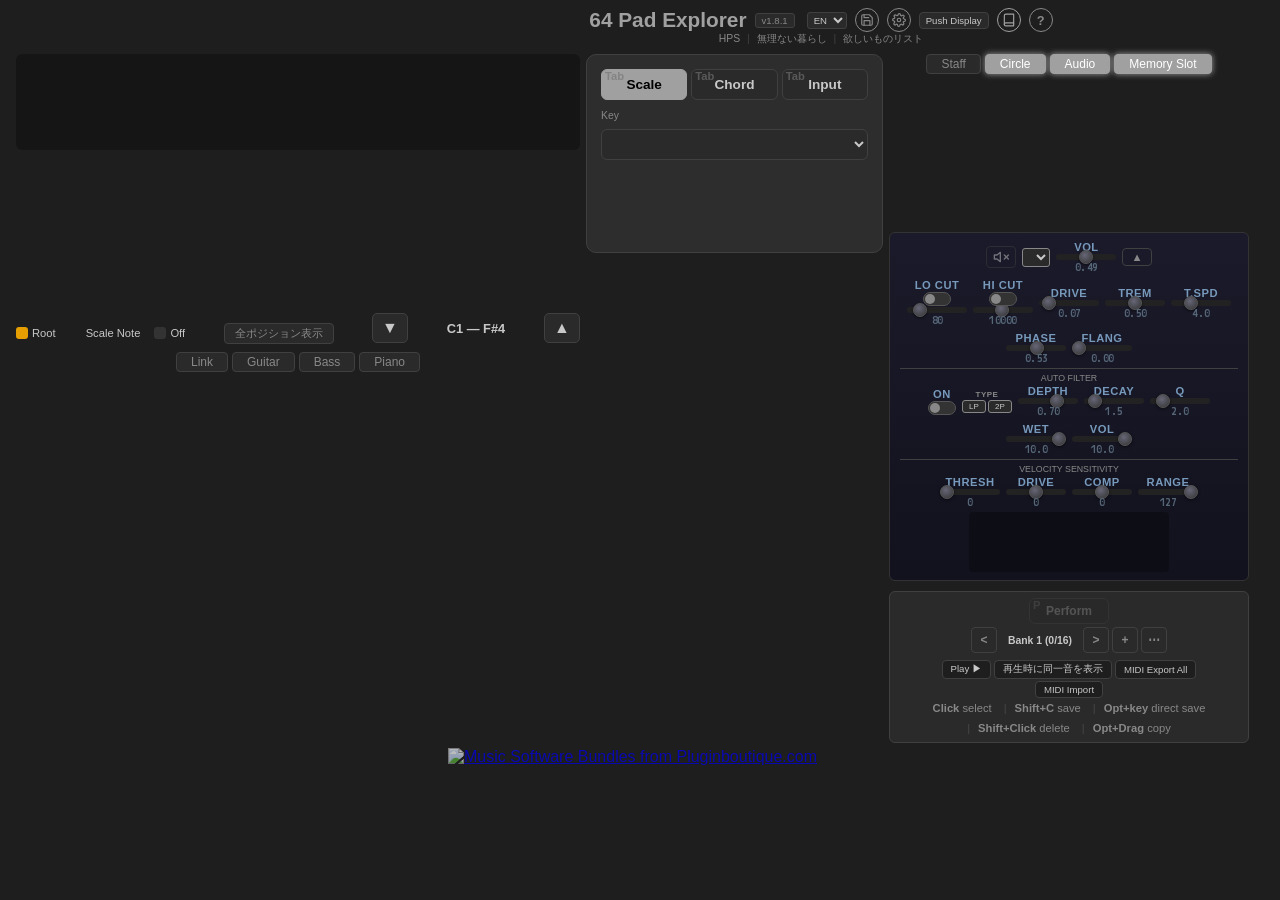
==== index.html @ cd19fee1 "fix: complete v1.8.1 chord aliases and Push display corrections" ====
<!DOCTYPE html>
<html lang="ja">
<head>
<meta charset="UTF-8">
<!-- Phase 3.1-A.a + b: silent mode flag + documentElement class for CSS gating
     2026-04-28: Desktop モード (?desktop=1, JUCE WebView 経由) を追加。
     PluginEditor.cpp L670 が WebView load URL に ?desktop=1 を固定付与する。
     設計判断 (Codex 監査 2026-04-28 を反映):
       - silent モードは audio script 全体を skip するため、midi.js の applyVelocityCurve 等が
         未定義になり Desktop で必要な MIDI 入力が壊れる (ReferenceError)。
       - そこで Desktop モードでは AUDIO_ENABLED=true で audio script は通常通り load し、
         代わりに ensureAudioResumed / dismissAudioOverlay を後段 (audio script load 後) で
         no-op に override して AudioContext を resume させない。Web 側で音は出ず、JUCE host
         (外部 VST/AU plugin) 側で再生される。
       - ?desktop=0 を誤判定しないよう _qs.get('desktop') === '1' で厳密判定。 -->
<script>
var _qs = new URLSearchParams(location.search);
window.IS_DESKTOP_MODE = _qs.get('desktop') === '1';
window.AUDIO_ENABLED = !_qs.has('silent');
if (!window.AUDIO_ENABLED) document.documentElement.classList.add('silent');
if (window.IS_DESKTOP_MODE) document.documentElement.classList.add('desktop-mode');

// Dev Human Gate must never execute app assets under an already-controlling stale SW.
// Unregister + force a fresh navigation BEFORE relying on versioned presentation assets.
window.__IS_64PAD_DEV_DEPLOY = location.pathname.indexOf('/64-pad-dev/') !== -1;
window.__padIsDevServiceWorkerRegistration = function(reg) {
  try {
    var scopePath = new URL(reg.scope).pathname;
    var activePath = reg.active ? new URL(reg.active.scriptURL).pathname : '';
    return scopePath.indexOf('/apps/64-pad-dev/') !== -1 || activePath.indexOf('/apps/64-pad-dev/sw.js') !== -1;
  } catch (_) {
    return false;
  }
};
if (window.__IS_64PAD_DEV_DEPLOY && 'serviceWorker' in navigator) {
  var _devSwResetCount = parseInt(_qs.get('_swreset') || '0', 10) || 0;
  if (navigator.serviceWorker.controller && _devSwResetCount < 2) {
    document.documentElement.style.visibility = 'hidden';
    var _devSwReloadUrl = new URL(location.href);
    _devSwReloadUrl.searchParams.set('_swreset', String(_devSwResetCount + 1));
    var _devSwEscapeFallback = setTimeout(function() {
      location.replace(_devSwReloadUrl.href);
    }, 4000);
    navigator.serviceWorker.getRegistrations().then(function(regs) {
      return Promise.all(regs.filter(window.__padIsDevServiceWorkerRegistration).map(function(reg) {
        return reg.unregister();
      }));
    }).catch(function() {}).then(function() {
      clearTimeout(_devSwEscapeFallback);
      location.replace(_devSwReloadUrl.href);
    });
  } else if (navigator.serviceWorker.controller && _devSwResetCount >= 2) {
    window.__DEV_SW_ESCAPE_FAILED = true;
    var _devSwControllerUrl = navigator.serviceWorker.controller.scriptURL || 'unknown';
    console.error('[64Pad dev] Service Worker escape failed after bounded retries; Human Gate blocked.', _devSwControllerUrl);
    document.documentElement.style.visibility = 'hidden';
    document.addEventListener('DOMContentLoaded', function() {
      document.body.innerHTML = '';
      var panel = document.createElement('main');
      panel.id = 'dev-sw-escape-failed';
      panel.style.cssText = 'max-width:720px;margin:48px auto;padding:24px;font:16px/1.6 system-ui,sans-serif;color:#111;background:#fff;border:2px solid #b00020;border-radius:8px';
      var title = document.createElement('h1');
      title.textContent = '64 Pad Dev service worker still active';
      var detail = document.createElement('p');
      detail.textContent = 'Human Gate blocked after two reset attempts. Controller: ' + _devSwControllerUrl;
      var action = document.createElement('p');
      action.textContent = 'Do not continue this Human Gate until the controlling service worker is cleared.';
      panel.appendChild(title);
      panel.appendChild(detail);
      panel.appendChild(action);
      document.body.appendChild(panel);
      document.documentElement.style.visibility = 'visible';
    }, { once: true });
  } else if (!navigator.serviceWorker.controller && _qs.has('_swreset')) {
    var _cleanDevUrl = new URL(location.href);
    _cleanDevUrl.searchParams.delete('_swreset');
    history.replaceState(null, '', _cleanDevUrl.pathname + _cleanDevUrl.search + _cleanDevUrl.hash);
  }
}
</script>
<meta name="viewport" content="width=device-width, initial-scale=1.0, viewport-fit=cover">
<title>64 Pad Explorer - パッドでスケール・コード・ボイシングを可視化【無料】</title>
<meta name="description" content="64パッドでスケール・コード・ボイシングを可視化。Ableton Push / Maschine対応。コード判定、ギター・鍵盤・五線譜の同時表示、MIDI入出力、ボイシング自動保持。ブラウザだけで動く無料音楽理論ツール。">
<meta name="keywords" content="64パッド, スケール可視化, コード可視化, パッド演奏, Ableton Push, Maschine, 音楽理論, MIDI, ボイシング, フィンガードラム, pad scale visualizer, chord visualizer">
<link rel="icon" type="image/svg+xml" href="favicon.svg">
<link rel="manifest" href="manifest.json">
<link rel="apple-touch-icon" href="img/icon-192.png">
<link rel="canonical" href="https://murinaikurashi.com/apps/64-pad/">
<meta name="theme-color" content="#1a1a2e">
<!-- SEO: hreflang -->
<link rel="alternate" hreflang="ja" href="https://murinaikurashi.com/apps/64-pad/">
<link rel="alternate" hreflang="en" href="https://murinaikurashi.com/apps/64-pad/">
<link rel="alternate" hreflang="x-default" href="https://murinaikurashi.com/apps/64-pad/">
<!-- SEO: OGP -->
<meta property="og:title" content="64 Pad Explorer — スケール・コード・ボイシング可視化ツール">
<meta property="og:description" content="コードがわからなくても大丈夫。64パッドでスケール・コード・ボイシングを可視化。ギター・鍵盤からのコード判定、MIDI書き出し対応。ブラウザだけで動く音楽理論ツール。">
<meta property="og:type" content="website">
<meta property="og:url" content="https://murinaikurashi.com/apps/64-pad/">
<meta property="og:image" content="https://murinaikurashi.com/apps/64-pad/img/screenshot-chord.png">
<meta property="og:image:width" content="1200">
<meta property="og:image:height" content="630">
<meta property="og:locale" content="ja_JP">
<meta property="og:locale:alternate" content="en_US">
<meta property="og:locale:alternate" content="zh_CN">
<meta property="og:locale:alternate" content="es_ES">
<meta property="og:locale:alternate" content="fr_FR">
<meta property="og:locale:alternate" content="pt_PT">
<meta property="og:locale:alternate" content="de_DE">
<meta property="og:locale:alternate" content="ko_KR">
<meta property="og:locale:alternate" content="it_IT">
<meta property="og:site_name" content="HPS - Hardcore Pad Style">
<!-- SEO: Twitter Card -->
<meta name="twitter:card" content="summary_large_image">
<meta name="twitter:title" content="64 Pad Explorer — スケール・コード・ボイシング可視化ツール">
<meta name="twitter:description" content="コードがわからなくても大丈夫。64パッドでスケール・コード・ボイシングを可視化。ブラウザだけで動く無料音楽理論ツール。">
<meta name="twitter:image" content="https://murinaikurashi.com/apps/64-pad/img/screenshot-chord.png">
<script type="application/ld+json">
{"@context":"https://schema.org","@type":"SoftwareApplication","name":"64 Pad Explorer","description":"Visualize scales, chords, and voicings on a 64-pad chromatic grid. Supports Ableton Push and Maschine layouts. MIDI I/O, chord detection, multiple instrument views.","url":"https://murinaikurashi.com/apps/64-pad/","applicationCategory":"MusicApplication","operatingSystem":"Web","offers":{"@type":"Offer","price":"0","priceCurrency":"USD"},"author":{"@type":"Organization","name":"HPS (Hardcore Pad Style)","url":"https://murinaikurashi.com"},"screenshot":"https://murinaikurashi.com/apps/64-pad/img/screenshot-scale.png","softwareVersion":"1.8.1","inLanguage":["en","ja","ko","zh","es","pt","fr","de","it"]}
</script>
<script src="error-logger.js"></script>
<!-- Google Analytics -->
<script>
  var s = document.createElement('script');
  s.async = true; s.src = 'https://www.googletagmanager.com/gtag/js?id=G-ZWTBLDWP7P';
  document.head.appendChild(s);
  window.dataLayer = window.dataLayer || [];
  function gtag(){dataLayer.push(arguments);}
  gtag('js', new Date());
  gtag('config', 'G-ZWTBLDWP7P');
</script>
<script>
// Outbound & cross-property click tracking
document.addEventListener('click', function(e) {
  var link = e.target.closest('a[href]');
  if (!link) return;
  var url = link.href;
  var dest = null;
  if (url.indexOf('/pad-sensei-products/') !== -1) dest = '64pe-products-page';
  else if (url.indexOf('note.com') !== -1) dest = 'note';
  else if (url.indexOf('/apps/hps-glossary') !== -1) dest = 'hps-portal';
  else if (url.indexOf('murinaikurashi.com') !== -1 && url.indexOf('/apps/64-pad') === -1) dest = 'blog';
  else if (url.indexOf('amazon') !== -1) dest = 'amazon';
  if (dest && typeof gtag === 'function') {
    gtag('event', 'outbound_click', {
      link_url: url,
      link_text: (link.textContent || '').trim().slice(0, 50),
      link_destination: dest
    });
  }
});
</script>
<link rel="preconnect" href="https://fonts.googleapis.com">
<link rel="preconnect" href="https://fonts.gstatic.com" crossorigin>
<link href="https://fonts.googleapis.com/css2?family=M+PLUS+1+Code:wght@300;400;500&display=swap" rel="stylesheet">
<link rel="stylesheet" href="style.css?v=6.7.52">
<!-- WebAudioFont player (lazy: only needed if sampler loads) -->
<script src="https://surikov.github.io/webaudiofont/npm/dist/WebAudioFontPlayer.js" async></script>
<!-- jRhodes3c sampler: loaded in background AFTER page is interactive.
     Clean DI (worklet) is available immediately with zero download. -->
</head>
<body>

<div class="header-row">
<div class="header-block">
<div class="header-bar">
  <h1>64 Pad Explorer</h1>
  <span class="version-tag">v1.8.1</span>
  <select id="lang-select" onchange="I18N.setLang(this.value)" style="font-size:0.6rem;padding:1px 2px;background:var(--surface);color:var(--text);border:1px solid var(--border);border-radius:3px;cursor:pointer;margin-left:4px;" data-info="info.lang">
    <option value="en">EN</option>
    <option value="ja">JA</option>
    <option value="zh">ZH</option>
    <option value="es">ES</option>
    <option value="fr">FR</option>
    <option value="pt">PT</option>
    <option value="de">DE</option>
    <option value="ko">KO</option>
    <option value="it">IT</option>
  </select>
  <button class="help-btn" onclick="saveAppSettings(); showSaveToast();" title="Save Settings" data-i18n-title="ui.save_settings" data-info="info.save"><svg width="14" height="14" viewBox="0 0 24 24" fill="none" stroke="currentColor" stroke-width="2" stroke-linecap="round" stroke-linejoin="round"><path d="M19 21H5a2 2 0 01-2-2V5a2 2 0 012-2h11l5 5v11a2 2 0 01-2 2z"/><polyline points="17 21 17 13 7 13 7 21"/><polyline points="7 3 7 8 15 8"/></svg></button>
  <button class="help-btn" onclick="openViewSetupPanel()" title="表示設定" data-i18n-title="ui.view_settings"><svg width="14" height="14" viewBox="0 0 24 24" fill="none" stroke="currentColor" stroke-width="2" stroke-linecap="round" stroke-linejoin="round"><circle cx="12" cy="12" r="3"/><path d="M19.4 15a1.7 1.7 0 0 0 .34 1.88l.05.05a2 2 0 1 1-2.83 2.83l-.05-.05A1.7 1.7 0 0 0 15 19.4a1.7 1.7 0 0 0-1 .6 1.7 1.7 0 0 0-.4 1.1V21a2 2 0 1 1-4 0v-.08A1.7 1.7 0 0 0 8.6 19.4a1.7 1.7 0 0 0-1.88.34l-.05.05a2 2 0 1 1-2.83-2.83l.05-.05A1.7 1.7 0 0 0 4.6 15a1.7 1.7 0 0 0-.6-1 1.7 1.7 0 0 0-1.1-.4H3a2 2 0 1 1 0-4h.08A1.7 1.7 0 0 0 4.6 8.6a1.7 1.7 0 0 0-.34-1.88l-.05-.05a2 2 0 1 1 2.83-2.83l.05.05A1.7 1.7 0 0 0 9 4.6a1.7 1.7 0 0 0 1-.6 1.7 1.7 0 0 0 .4-1.1V3a2 2 0 1 1 4 0v.08A1.7 1.7 0 0 0 15.4 4.6a1.7 1.7 0 0 0 1.88-.34l.05-.05a2 2 0 1 1 2.83 2.83l-.05.05A1.7 1.7 0 0 0 19.4 9c.38.1.72.3 1 .6.28.28.5.62.6 1H21a2 2 0 1 1 0 4h-.08a1.7 1.7 0 0 0-1.52.4z"/></svg></button>
  <button class="help-btn" id="tut-btn" onclick="TutorialEngine.showSelector()" title="Tutorials" data-i18n-title="tut.selector_title" data-info="info.tutorial"><svg width="14" height="14" viewBox="0 0 24 24" fill="none" stroke="currentColor" stroke-width="2" stroke-linecap="round" stroke-linejoin="round"><path d="M4 19.5A2.5 2.5 0 0 1 6.5 17H20"/><path d="M6.5 2H20v20H6.5A2.5 2.5 0 0 1 4 19.5v-15A2.5 2.5 0 0 1 6.5 2z"/></svg></button>
  <button class="help-btn" onclick="document.getElementById('help-overlay').classList.add('active')" title="Help" data-i18n-title="ui.help" data-info="info.help">?</button>
</div>
<div class="header-links" id="header-links">
  <a href="https://note.com/urinami/membership?utm_source=64pad&utm_medium=tool-link&utm_campaign=membership-cta" target="_blank">HPS</a>
  <span class="link-sep">|</span>
  <a href="https://murinaikurashi.com/?utm_source=64pad&utm_medium=tool-link&utm_campaign=blog-link" target="_blank" data-i18n="header.blog">無理ない暮らし</a>
  <span class="link-sep desktop-hide">|</span>
  <a class="desktop-hide" href="https://www.amazon.co.jp/hz/wishlist/ls/2U3B7JYF1BLGD?tag=urinami-22&utm_source=64pad&utm_medium=tool-link&utm_campaign=wishlist" target="_blank" data-i18n="header.wishlist">欲しいものリスト</a>
</div>
</div>
<div id="info-bar" class="info-bar" data-i18n="info.default"></div>
</div>

<!-- Update Notice Banner (common notification feed, hidden by default) -->
<div id="update-notice" style="display:none;">
  <div class="update-notice-content">
    <span id="update-notice-text"></span>
    <button id="update-notice-close" aria-label="閉じる" data-i18n="ui.close" data-i18n-attr="aria-label">&times;</button>
  </div>
</div>

<!-- Slot Save Toast -->
<div id="slot-save-toast" style="position:fixed;top:50%;left:50%;transform:translate(-50%,-50%);background:rgba(42,110,42,0.95);color:#fff;padding:10px 24px;border-radius:8px;font-size:0.85rem;font-weight:700;z-index:9999;pointer-events:none;opacity:0;transition:opacity 0.3s;"></div>

<!-- Help Modal -->
<div class="help-overlay" id="help-overlay" onclick="if(event.target===this)this.classList.remove('active')">
  <div class="help-modal">
    <h2 data-i18n="help.title">64 Pad Explorer</h2>
    <p data-i18n="help.description">64パッド上のスケール・コード・ボイシングを探索するツール。</p>
    <p style="text-align:center;margin:8px 0;"><a href="https://murinaikurashi.com/64-pad-explorer-manual/" target="_blank" rel="noopener" style="color:var(--accent);font-size:0.85rem;" data-i18n="help.manual_link">マニュアル →</a></p>
    <p style="text-align:center;margin:6px 0 10px;font-size:0.78rem;">
      <a href="https://murinaikurashi.com/64-pad-explorer-manual/update-history/" target="_blank" rel="noopener" style="color:var(--accent);" data-i18n="help.update_history_link">更新履歴</a>
      <span style="color:var(--text-muted);"> | </span>
      <a href="https://murinaikurashi.com/pad-sensei-products/?utm_source=64pad&utm_medium=tool-link&utm_campaign=product-hub&utm_content=help-download" target="_blank" rel="noopener" style="color:var(--accent);" data-i18n="help.download_desktop_link">Desktop版ダウンロード</a>
    </p>

    <h2 data-i18n="help.scale_mode">Scale Mode</h2>
    <ul>
      <li data-i18n="help.scale_key"><strong>Key</strong> — 12キーから選択</li>
      <li data-i18n="help.scale_scale"><strong>Scale</strong> — ダイアトニック、ハーモニックマイナー、メロディックマイナー、ペンタトニック、ビバップ等 31種</li>
      <li data-i18n="help.scale_diatonic"><strong>Diatonic Bar</strong> — 選択したスケールのダイアトニックコードを表示。クリックでChordモードへ</li>
    </ul>

    <h2 data-i18n="help.chord_mode">Chord Mode（3ステップ）</h2>
    <ul>
      <li data-i18n="help.chord_step1"><strong>Step 1: Root</strong> — 12キーボタンでルートを選択</li>
      <li data-i18n="help.chord_step2"><strong>Step 2: Quality</strong> — コードタイプを選択（Maj, m, aug, dim, sus 等）</li>
      <li data-i18n="help.chord_step3"><strong>Step 3: Tension</strong> — テンションを追加（9, b9, #9, 11, #11, 13, b13 等）。複数選択可</li>
      <li data-i18n="help.chord_text"><strong>テキスト入力</strong> — 「/」キーでフォーカス。Cm7, G7(b9,#11), Am7/G 等を直接入力。候補が自動表示されます</li>
      <li data-i18n="help.chord_onchord"><strong>On Chord</strong> — 「/」ボタンでスラッシュコード（分数コード）を指定</li>
    </ul>

    <h2 data-i18n="help.voicing">Voicing</h2>
    <ul>
      <li data-i18n="help.voicing_omit"><strong>Omit 5 / Rootless / Omit 3</strong> — 音を省略</li>
      <li data-i18n="help.voicing_shell"><strong>Shell 1-3-7 / 1-7-3</strong> — シェルボイシング（+1, +2で音を追加）</li>
      <li data-i18n="help.voicing_inv"><strong>Inversion</strong> — 転回（Root, 1st, 2nd, 3rd）</li>
      <li data-i18n="help.voicing_drop"><strong>Drop 2 / Drop 3</strong> — ドロップボイシング</li>
      <li data-i18n="help.voicing_box"><strong>ボイシングボックス</strong> — パッド上の配置候補をタップで切り替え（脈動バッジ = 代替配置あり）</li>
    </ul>

    <h2 data-i18n="help.display">表示</h2>
    <ul>
      <li data-i18n="help.display_link"><strong>Link</strong> — リンクモード。弾いた音がリアルタイムでパッド・ギター・ベース・ピアノに同期表示。楽器が薄暗くなり、弾いた音だけ光る [<kbd>⌘⌥L</kbd>]</li>
      <li data-i18n="help.display_inst"><strong>Guitar / Bass / Piano / Staff</strong> — ギターフレットボード、ベース、ピアノ鍵盤、五線譜を個別にON/OFF</li>
      <li data-i18n="help.display_circle"><strong>Circle of Fifths</strong> — 五度圏表示。キー選択と連動、ダイアトニックコード・機能表示（T/SD/D）。マイナーモード切替対応</li>
      <li data-i18n="help.display_label"><strong>音名/度数</strong> — ギター・パッド上の表示を音名(C, D, E)と度数(R, 2, 3)で切り替え</li>
      <li data-i18n="help.display_oct"><strong>Octave ▲▼</strong> — パッドの音域をオクターブシフト</li>
    </ul>

    <h2>MIDI</h2>
    <ul>
      <li data-i18n="help.midi_chord">入力した音からコードを自動判定</li>
      <li data-i18n="help.midi_sustain"><strong>サステインペダル</strong> — MIDI CC64（Hold Pedal）対応</li>
    </ul>

    <h2 data-i18n="help.color_title">色の意味</h2>
    <ul>
      <li><span class="color-sample" style="background:#E69F00"></span><span data-i18n="help.color_root"><strong>Root</strong> — ルート音</span></li>
      <li><span class="color-sample" style="background:#56B4E9"></span><span data-i18n="help.color_scale"><strong>Scale / Chord</strong> — スケール音・コードトーン</span></li>
      <li><span class="color-sample" style="background:#F0E442"></span><span data-i18n="help.color_char"><strong>特性音</strong> — そのスケール/コードを特徴づける音</span></li>
      <li><span class="color-sample" style="background:#CC79A7"></span><span data-i18n="help.color_3rd"><strong>3rd</strong> — ガイドトーン（3度）</span></li>
      <li><span class="color-sample" style="background:#009E73"></span><span data-i18n="help.color_7th"><strong>7th</strong> — ガイドトーン（7度）</span></li>
      <li><span class="color-sample" style="background:#0072B2"></span><span data-i18n="help.color_tension"><strong>Tension</strong> — テンション音</span></li>
      <li><span class="color-sample" style="background:#D55E00"></span><span data-i18n="help.color_avoid"><strong>Avoid</strong> — コードトーンの半音上のスケール音（Chordモード時）</span></li>
    </ul>
    <p style="font-size:0.75rem;color:var(--text-muted);margin-top:8px;" data-i18n="help.color_palette">配色: Okabe-Ito（色覚多様性対応）</p>

    <h2 data-i18n="help.input_title">Input Mode</h2>
    <ul>
      <li data-i18n="help.input_desc1">パッドをクリックして自由に音を選択 → コード名をリアルタイム判定</li>
      <li data-i18n="help.input_desc3">コード検出時にパッド上に度数ラベル（R, 3, 5, b7等）を表示。ギター・ベース・ピアノ・五線譜にも連動</li>
      <li data-i18n="help.input_memory"><strong>Memory</strong> — 16スロットにコードを保存・呼び出し</li>
      <li data-i18n="help.input_banks"><strong>Banks</strong> — 16スロット×最大16バンク。<kbd>[</kbd> <kbd>]</kbd>で切替。複製・リネーム対応</li>
      <li data-i18n="help.input_export"><strong>MIDI Export</strong> — メモリーのコードをMIDIファイルとして書き出し</li>
    </ul>

    <h2 data-i18n="help.perform_title">Perform Mode</h2>
    <ul>
      <li data-i18n="help.perform_switch"><strong>Memory / Perform</strong> ボタンまたは <kbd>p</kbd> キーで切替</li>
      <li data-i18n="help.perform_desc1">メモリースロットのコードを16パッド配置でリアルタイム演奏</li>
      <li data-i18n="help.perform_desc2">キーボード（4×4グリッド）またはMIDIパッドで発音</li>
      <li data-i18n="help.perform_desc3">スロットのドラッグ&ドロップで並び替え可能</li>
    </ul>

    <h2 data-i18n="help.shortcut_title">キーボードショートカット</h2>
    <h3 data-i18n="help.shortcut_scale_chord">Scale / Chord モード</h3>
    <ul>
      <li data-i18n="help.sc_diatonic"><kbd>1</kbd>〜<kbd>7</kbd> — ダイアトニックコード選択（7音スケール時）</li>
      <li data-i18n="help.sc_voicing"><kbd>a</kbd>〜<kbd>i</kbd> — ボイシングボックス選択（代替配置の循環も可）</li>
      <li data-i18n="help.sc_inv"><kbd>↑</kbd><kbd>↓</kbd> — 転回形の切り替え（Chordモード時）</li>
      <li data-i18n="help.sc_transpose"><kbd>←</kbd><kbd>→</kbd> — ルートを半音移動（同型コードのトランスポーズ）</li>
      <li data-i18n="help.sc_omit"><kbd>o</kbd> — Omit 5 切り替え</li>
      <li data-i18n="help.sc_rootless"><kbd>r</kbd> — Rootless 切り替え</li>
      <li data-i18n="help.sc_shell"><kbd>s</kbd> — Shell循環（off → 1-3-7 → 1-7-3 → off）</li>
      <li data-i18n="help.sc_drop"><kbd>Shift</kbd>+<kbd>d</kbd> — Drop循環（off → Drop 2 → Drop 3 → off）</li>
      <li data-i18n="help.sc_clear"><kbd>x</kbd> — コードクリア（Chordモード）</li>
      <li data-i18n="help.sc_voicing_reflect"><kbd>Shift</kbd>+<kbd>g</kbd> / <kbd>v</kbd> — Guitarエンジン ON/OFF（選択中のギターボイシングを64パッドに表示）</li>
      <li data-i18n="help.sc_guitar_pos"><kbd>,</kbd> / <kbd>.</kbd> — ギターポジション送り（前 / 次）</li>
      <li data-i18n="help.sc_bass_pos"><kbd>&lt;</kbd> / <kbd>&gt;</kbd> — ベースポジション送り（前 / 次）</li>
      <li data-i18n="help.sc_tasty"><kbd>t</kbd> — TASTY ON/OFF</li>
      <li data-i18n="help.sc_stock"><kbd>k</kbd> — STOCK ON/OFF</li>
      <li data-i18n="help.sc_tasty_nav"><kbd>z</kbd> / <kbd>x</kbd> — TASTY/STOCK/Guitar ボイシング送り（前/次）</li>
      <li data-i18n="help.sc_pad_explore"></li>
    </ul>
    <h3 data-i18n="help.shortcut_input">Input モード</h3>
    <ul>
      <li data-i18n="help.sp_capture"><kbd>c</kbd> — Capture 開始/次のスロットへ保存</li>
      <li data-i18n="help.sp_end"><kbd>e</kbd> — Capture 終了</li>
      <li data-i18n="help.sp_recall"><kbd>1</kbd>〜<kbd>9</kbd>, <kbd>0</kbd> — メモリースロット呼び出し（Edit）</li>
      <li data-i18n="help.sp_transpose"><kbd>←</kbd><kbd>→</kbd> — 半音移動（全ノート±1）</li>
      <li data-i18n="help.sp_inv"><kbd>↑</kbd><kbd>↓</kbd> — 転回形（最低音↑1oct / 最高音↓1oct）</li>
      <li data-i18n="help.sp_clear"><kbd>x</kbd> — 全クリア</li>
      <li data-i18n="help.sp_transfer"><b>Chord切替</b> — 検出コードをChordモードに引き継ぎ</li>
    </ul>
    <h3 data-i18n="help.shortcut_perform">Perform モード</h3>
    <ul>
      <li data-i18n="help.pf_layout"><kbd>1</kbd><kbd>2</kbd><kbd>3</kbd><kbd>4</kbd> / <kbd>q</kbd><kbd>w</kbd><kbd>e</kbd><kbd>r</kbd> / <kbd>a</kbd><kbd>s</kbd><kbd>d</kbd><kbd>f</kbd> / <kbd>z</kbd><kbd>x</kbd><kbd>c</kbd><kbd>v</kbd> — 4×4グリッドでスロット1〜16を発音</li>
      <li data-i18n="help.pf_midi">MIDIパッド（ノート36〜54）でも発音可能</li>
    </ul>
    <h3 data-i18n="help.shortcut_common">共通（全モード）</h3>
    <ul>
      <li data-i18n="help.sc_tab"><kbd>Tab</kbd> / <kbd>Shift</kbd>+<kbd>Tab</kbd> — モード切替（Scale → Chord → Input）</li>
      <li data-i18n="help.sc_space"><kbd>Space</kbd> — 現在のコード/スケールを再生</li>
      <li data-i18n="help.sc_space_all"><kbd>Shift</kbd>+<kbd>Space</kbd> — Play All（メモリースロット順次再生）</li>
      <li data-i18n="help.sc_capture_current"><kbd>Shift</kbd>+<kbd>C</kbd> — 現在のコード/ボイシングをMemory Slotに保存</li>
      <li data-i18n="help.sc_perform"><kbd>p</kbd> — Perform 切替</li>
      <li data-i18n="help.sc_save"><kbd>Option</kbd>+<kbd>1234</kbd><kbd>qwer</kbd><kbd>asdf</kbd><kbd>zxcv</kbd> — メモリースロットに保存（16スロット対応）</li>
      <li data-i18n="help.sc_bank"><kbd>[</kbd> / <kbd>]</kbd> — バンク切替</li>
      <li data-i18n="help.sc_link"><kbd>⌘⌥</kbd>+<kbd>L</kbd> — Link モード（弾いた音を全楽器に同期）</li>
      <li data-i18n="help.sc_inst"><kbd>⌘⌥</kbd>+<kbd>G</kbd> / <kbd>B</kbd> / <kbd>P</kbd> — Guitar / Bass / Piano 表示切替</li>
      <li data-i18n="help.sc_undo"><kbd>Cmd</kbd>/<kbd>Ctrl</kbd>+<kbd>z</kbd> — メモリースロットのUndo（最大30回）</li>
      <li data-i18n="help.sc_esc"><kbd>Esc</kbd> — 選択解除 / ヘルプを閉じる</li>
      <li data-i18n="help.sc_help"><kbd>?</kbd> — ヘルプ表示切替</li>
      <li data-i18n="help.sc_slash"><kbd>/</kbd> — テキストコード入力にフォーカス</li>
    </ul>
    <h3 data-i18n="help.shortcut_display">Display Toggle (⌘⌥ / Ctrl+Alt)</h3>
    <ul>
      <li data-i18n="help.sc_cmd_link"><kbd>⌘</kbd><kbd>⌥</kbd>+<kbd>L</kbd> — <b>L</b>ink</li>
      <li data-i18n="help.sc_cmd_guitar"><kbd>⌘</kbd><kbd>⌥</kbd>+<kbd>G</kbd> — <b>G</b>uitar</li>
      <li data-i18n="help.sc_cmd_bass"><kbd>⌘</kbd><kbd>⌥</kbd>+<kbd>B</kbd> — <b>B</b>ass</li>
      <li data-i18n="help.sc_cmd_piano"><kbd>⌘</kbd><kbd>⌥</kbd>+<kbd>P</kbd> — <b>P</b>iano</li>
      <li data-i18n="help.sc_cmd_circle"><kbd>⌘</kbd><kbd>⌥</kbd>+<kbd>F</kbd> — Circle of <b>F</b>ifths</li>
      <li data-i18n="help.sc_cmd_staff"><kbd>⌘</kbd><kbd>⌥</kbd>+<kbd>S</kbd> — <b>S</b>taff</li>
      <li data-i18n="help.sc_cmd_audio"><kbd>⌘</kbd><kbd>⌥</kbd>+<kbd>A</kbd> — <b>A</b>udio</li>
      <li data-i18n="help.sc_cmd_memory"><kbd>⌘</kbd><kbd>⌥</kbd>+<kbd>M</kbd> — <b>M</b>emory Slot</li>
      <li data-i18n="help.sc_cmd_text"><kbd>⌘</kbd><kbd>⌥</kbd>+<kbd>T</kbd> — <b>T</b>ext Input</li>
      <li data-i18n="help.sc_cmd_quality"><kbd>⌘</kbd><kbd>⌥</kbd>+<kbd>Q</kbd> — <b>Q</b>uality/Tension</li>
      <li data-i18n="help.sc_cmd_voicing"><kbd>⌘</kbd><kbd>⌥</kbd>+<kbd>V</kbd> — <b>V</b>oicing</li>
      <li data-i18n="help.sc_cmd_key"><kbd>⌘</kbd><kbd>⌥</kbd>+<kbd>K</kbd> — <b>K</b>ey Display</li>
      <li data-i18n="help.sc_cmd_header"><kbd>⌘</kbd><kbd>⌥</kbd>+<kbd>H</kbd> — <b>H</b>eader / Info Bar</li>
      <li data-i18n="help.sc_cmd_badge"><kbd>⌘</kbd><kbd>⌥</kbd>+<kbd>I</kbd> — ショートカットキー案内の表示/非表示</li>
      <li data-i18n="help.sc_cmd_minor"><kbd>⌘</kbd><kbd>⌥</kbd>+<kbd>N</kbd> — Harm/Mel (mi<b>N</b>or variants)</li>
      <li data-i18n="help.sc_cmd_secdom"><kbd>⌘</kbd><kbd>⌥</kbd>+<kbd>D</kbd> — Secondary <b>D</b>ominant</li>
      <li data-i18n="help.sc_cmd_parallel"><kbd>⌘</kbd><kbd>⌥</kbd>+<kbd>R</kbd> — Pa<b>R</b>allel Key</li>
      <li data-i18n="help.sc_cmd_harmonic"><kbd>⌘</kbd><kbd>⌥</kbd>+<kbd>J</kbd> — T/SD/D</li>
    </ul>

    <p style="font-size:0.7rem;color:var(--text-muted);margin-top:8px;text-align:center;" data-i18n="help.footer">
      64 Pad Explorer — HPS（Hardcore Pad Style）
    </p>
    <p style="font-size:0.7rem;color:var(--text-muted);text-align:center;">
      <a href="https://note.com/urinami/membership?utm_source=64pad&utm_medium=tool-link&utm_campaign=membership-cta" style="color:var(--accent);">HPS</a> |
      <a href="https://murinaikurashi.com/?utm_source=64pad&utm_medium=tool-link&utm_campaign=blog-link" style="color:var(--accent);" data-i18n="header.blog">無理ない暮らし</a>
    </p>
    <button class="close-btn" onclick="document.getElementById('help-overlay').classList.remove('active')" data-i18n="ui.close">閉じる</button>
  </div>
</div>

<div id="view-setup-overlay" class="help-overlay">
  <div class="help-modal view-setup-modal">
    <h2 data-i18n="ui.view_settings">表示設定</h2>
    <div class="view-setup-row" data-view-setup-field="focus">
      <label for="pane-view-select" data-i18n="ui.view_focus">表示範囲</label>
      <select id="pane-view-select" data-view-setup-view onchange="setPaneView(this.value)">
        <option value="all" data-i18n="ui.view_all">全体</option>
        <option value="A" data-i18n="ui.view_pad">パッドのみ</option>
        <option value="B" data-i18n="ui.view_chord">コードビルダーのみ</option>
        <option value="C" data-i18n="ui.view_info">情報 / メモリーのみ</option>
      </select>
    </div>
    <div class="view-setup-row" data-view-setup-field="layout">
      <label for="pane-order-select" data-i18n="ui.view_layout">並び順</label>
      <select id="pane-order-select" data-view-setup-order onchange="setPaneOrder(this.value)">
        <option value="ABC" data-i18n="ui.layout_abc">パッド → コード → 五度圏</option>
        <option value="ACB" data-i18n="ui.layout_acb">パッド → 五度圏 → コード</option>
        <option value="BAC" data-i18n="ui.layout_bac">コード → パッド → 五度圏</option>
        <option value="BCA" data-i18n="ui.layout_bca">コード → 五度圏 → パッド</option>
        <option value="CAB" data-i18n="ui.layout_cab">五度圏 → パッド → コード</option>
        <option value="CBA" data-i18n="ui.layout_cba">五度圏 → コード → パッド</option>
      </select>
    </div>
    <div class="view-setup-row" data-view-setup-field="color-coding">
      <label for="view-color-coding-toggle" data-i18n="help.color_coding_toggle">特性音・コードトーンに色を付ける</label>
      <input type="checkbox" id="view-color-coding-toggle" data-view-setup-color-coding onchange="toggleColorCoding(this.checked)">
    </div>
    <div class="view-setup-row" data-view-setup-field="c-fixed">
      <label for="view-c-fixed-toggle" data-i18n="help.c_fixed_toggle">Cメジャースケール固定</label>
      <input type="checkbox" id="view-c-fixed-toggle" data-view-setup-c-fixed onchange="toggleCFixed(this.checked)" data-i18n-title="help.c_fixed_tip">
    </div>
    <div class="view-setup-row" data-view-setup-field="color-root">
      <label>Push Root 色</label>
      <button type="button" onclick="startViewSetupPushColorPick('root')">選ぶ <span data-push-color-label="root">3</span></button>
    </div>
    <div class="view-setup-row" data-view-setup-field="color-scale">
      <label>Push Scale 色</label>
      <button type="button" onclick="startViewSetupPushColorPick('scale')">選ぶ <span data-push-color-label="scale">122</span></button>
    </div>
    <div class="view-setup-row" data-view-setup-field="color-pressed">
      <label>Push 押下色</label>
      <button type="button" onclick="startViewSetupPushColorPick('pressed')">選ぶ <span data-push-color-label="pressed">25</span></button>
    </div>
    <div class="view-setup-row" data-view-setup-field="color-memory">
      <label>Memory slot 色</label>
      <button type="button" onclick="startViewSetupPushColorPick('memorySlot')">選ぶ <span data-push-color-label="memorySlot">45</span></button>
    </div>
    <div class="view-setup-row" data-view-setup-field="color-perform">
      <label>Perform active 色</label>
      <button type="button" onclick="startViewSetupPushColorPick('performActive')">選ぶ <span data-push-color-label="performActive">9</span></button>
    </div>
    <div class="view-setup-row" data-view-setup-field="tips">
      <label for="view-tips-toggle" data-i18n="help.tips_toggle">起動時にヒントを表示</label>
      <input type="checkbox" id="view-tips-toggle" data-view-setup-tips onchange="toggleStartupTips(this.checked)">
    </div>
    <div class="view-setup-row" data-view-setup-field="badges">
      <label for="view-badge-toggle" data-i18n="help.badge_toggle">ショートカットキーの案内を表示</label>
      <input type="checkbox" id="view-badge-toggle" data-view-setup-badges onchange="toggleBadges(this.checked)">
    </div>
    <div class="view-setup-row" data-view-setup-field="reset">
      <label data-i18n="tutorial.reset">チュートリアルをやり直す</label>
      <button onclick="TutorialEngine.reset();closeViewSetupPanel();location.reload();" style="font-size:0.7rem;color:var(--text);background:var(--surface-2);border:1px solid var(--border);border-radius:6px;padding:6px 10px;cursor:pointer;" data-i18n="tutorial.reset">チュートリアルをやり直す</button>
    </div>
    <div class="view-setup-row" data-view-setup-field="close">
      <label data-i18n="ui.close">閉じる</label>
      <button onclick="closeViewSetupPanel()" style="font-size:0.7rem;color:var(--text);background:var(--surface-2);border:1px solid var(--border);border-radius:6px;padding:6px 10px;cursor:pointer;" data-i18n="ui.close">閉じる</button>
    </div>
  </div>
</div>

<div class="app-layout">
  <!-- Left: Pad Grid -->
  <div class="pad-area" data-pane="A">
    <div id="midi-detect" style="line-height:1.3;padding:4px 8px;background:rgba(0,0,0,0.3);border-radius:6px;margin-bottom:4px;color:var(--text-muted);font-size:0.7rem;word-break:break-word;box-sizing:border-box;"></div>
    <svg id="pad-grid" class="grid-container"></svg>
    <div class="pad-footer" style="display:flex;align-items:center;justify-content:space-between;gap:6px;">
      <div class="legend" id="legend-wrap">
        <div class="legend-item" id="legend-root"><div class="legend-swatch" style="background:var(--pad-root)"></div>Root</div>
        <div class="legend-item" id="legend-char" style="display:none"><div class="legend-swatch" style="background:var(--pad-char)"></div><span data-i18n="legend.characteristic">特性音</span></div>
        <div class="legend-item"><div class="legend-swatch" id="legend-swatch"></div><span id="legend-text">Scale Note</span></div>
        <div class="legend-item" id="legend-guide3" style="display:none"><div class="legend-swatch" style="background:var(--pad-guide3)"></div>3rd</div>
        <div class="legend-item" id="legend-guide7" style="display:none"><div class="legend-swatch" style="background:var(--pad-guide7)"></div>7th</div>
        <div class="legend-item" id="legend-tension" style="display:none"><div class="legend-swatch" style="background:var(--pad-tension)"></div>Tension</div>
        <div class="legend-item" id="legend-avoid" style="display:none"><div class="legend-swatch" style="background:var(--pad-avoid)"></div>Avoid</div>
        <div class="legend-item" id="legend-overlay" style="display:none"><div class="legend-swatch" style="background:var(--pad-overlay)"></div>Scale</div>
        <div class="legend-item" id="legend-omit" style="display:none"><div class="legend-swatch" style="background:var(--pad-omitted)"></div>Omitted</div>
        <div class="legend-item"><div class="legend-swatch" style="background:var(--pad-off)"></div>Off</div>
      </div>
      <div class="legend" id="legend-basic-wrap" style="display:none">
        <div class="legend-item"><div class="legend-swatch" style="background:var(--pad-basic-chord)"></div><span data-i18n="legend.chord_tone">コード音</span></div>
        <div class="legend-item"><div class="legend-swatch" style="background:var(--pad-basic-scale)"></div><span data-i18n="legend.scale_note">スケール音</span></div>
        <div class="legend-item"><div class="legend-swatch" style="background:var(--pad-root)"></div><span data-i18n="legend.scale_root">スケールルート</span></div>
        <div class="legend-item"><div class="legend-swatch" style="background:var(--pad-off)"></div>Off</div>
      </div>
      <button class="inst-toggle" id="btn-show-all-positions" onclick="toggleShowAllPositions(!AppState.showAllPositions)" title="⇧F" data-info="info.show_all_positions" style="flex-shrink:0;"><span data-i18n="ui.show_all_positions">全ポジション表示</span></button>
      <div class="octave-switch" style="margin:0;flex-shrink:0;">
        <button class="oct-btn" id="oct-down" onclick="shiftOctave(-1)" title="Shift octave down" data-i18n-title="ui.oct_down" data-info="info.octave">▼</button>
        <span class="oct-label" id="oct-label">C1 — F#4</span>
        <button class="oct-btn" id="oct-up" onclick="shiftOctave(1)" title="Shift octave up" data-i18n-title="ui.oct_up" data-info="info.octave">▲</button>
      </div>
    </div>
    <div id="instrument-row" style="margin-top:4px;">
      <div id="inst-toggle-bar" style="display:flex;gap:4px;justify-content:center;margin-bottom:2px;">
          <button id="inst-toggle-link" class="inst-toggle" onclick="toggleLinkMode()" title="⌘⌥L" data-info="info.link_mode">Link</button>
          <button id="inst-toggle-guitar" class="inst-toggle" onclick="toggleInstrument('guitar')" title="⌘⌥G" data-i18n-title="ui.toggle_guitar" data-info="info.guitar">Guitar</button>
          <button id="inst-toggle-bass" class="inst-toggle" onclick="toggleInstrument('bass')" title="⌘⌥B" data-i18n-title="ui.toggle_bass" data-info="info.bass">Bass</button>
          <button id="inst-toggle-piano" class="inst-toggle" onclick="toggleInstrument('piano')" title="⌘⌥P" data-i18n-title="ui.toggle_piano" data-info="info.piano">Piano</button>
          <button id="guitar-label-btn" onclick="toggleGuitarLabelMode()" style="font-size:0.6rem;padding:2px 8px;background:var(--surface);color:var(--text);border:1px solid var(--border);border-radius:4px;cursor:pointer;display:none;" data-i18n="label.note_name" data-info="info.guitar_label">音名</button>
        </div>
      <!-- Guitar + Piano diagrams -->
      <div id="instrument-diagrams" style="display:flex;flex-direction:column;gap:2px;">
        <div id="guitar-wrap" style="display:none;align-items:center;gap:4px;" data-info="info.guitar_diagram">
          <svg id="guitar-diagram" style="flex:1;"></svg>
          <div id="guitar-position-bar" class="position-bar" style="display:none;">
            <div id="guitar-pos-groups" class="pos-groups" style="display:none;"></div>
            <select id="genre-preset-select" onchange="setGenrePreset(this.value)" style="display:none;font-size:0.6rem;padding:1px 4px;background:var(--surface);color:var(--text);border:1px solid var(--border);border-radius:3px;cursor:pointer;" data-info="info.genre_preset">
              <option value="" data-i18n="pos.genre_default">Standard</option>
              <option value="folk" data-i18n="pos.genre_folk">Folk/Open</option>
              <option value="jazz" data-i18n="pos.genre_jazz">Jazz</option>
              <option value="bossa" data-i18n="pos.genre_bossa">Bossa</option>
              <option value="funk" data-i18n="pos.genre_funk">Funk/Soul</option>
              <option value="neoSoul" data-i18n="pos.genre_neo_soul">Neo Soul</option>
            </select>
            <button class="pos-nav-btn" onclick="cycleGuitarPosition(-1)" data-info="info.pos_nav"><span class="kbd-hint">,</span>&#9664;</button>
            <span id="guitar-pos-label">A 1/1</span>
            <button class="pos-nav-btn" onclick="cycleGuitarPosition(1)" data-info="info.pos_nav">&#9654;<span class="kbd-hint">.</span></button>
            <button id="voicing-reflect-btn" onclick="toggleVoicingReflect()" data-i18n="pos.to_pad" style="display:none;font-size:0.65rem;padding:4px 10px;background:var(--surface);color:var(--text);border:2px solid var(--accent, #f80);border-radius:6px;cursor:pointer;font-weight:700;white-space:nowrap;position:relative;" data-info="info.to_pad"><span class="kbd-hint">V</span>To Pad</button>
          </div>
        </div>
        <div id="bass-wrap" style="display:none;align-items:center;gap:4px;">
          <svg id="bass-diagram" style="flex:1;"></svg>
          <div id="bass-position-bar" class="position-bar" style="display:none;">
            <div id="bass-pos-groups" class="pos-groups" style="display:none;"></div>
            <button class="pos-nav-btn" onclick="cycleBassPosition(-1)" data-info="info.pos_nav"><span class="kbd-hint">&lt;</span>&#9664;</button>
            <span id="bass-pos-label">A 1/1</span>
            <button class="pos-nav-btn" onclick="cycleBassPosition(1)" data-info="info.pos_nav">&#9654;<span class="kbd-hint">&gt;</span></button>
          </div>
        </div>
        <div id="piano-wrap-display" style="display:none;">
          <svg id="piano-display"></svg>
        </div>
        <div id="instrument-controls" style="display:none;"></div>
      </div>
    </div>
  </div>

  <!-- Middle: Control Panel -->
  <div class="control-panel" data-pane="B">
    <div class="mode-toggle">
      <button class="mode-btn active" onclick="setMode('scale')" id="mode-scale" title="Scale mode — view scale notes on the pad (Tab to cycle)" data-i18n-title="ui.mode_scale" data-info="info.mode_scale"><span class="kbd-hint">Tab</span>Scale</button>
      <button class="mode-btn" onclick="setMode('chord')" id="mode-chord" title="Chord mode — build chords with voicings (Tab to cycle)" data-i18n-title="ui.mode_chord" data-info="info.mode_chord"><span class="kbd-hint">Tab</span>Chord</button>
      <button class="mode-btn" onclick="setMode('input')" id="mode-input" title="Input mode — tap pads freely to detect chords (Tab to cycle)" data-i18n-title="ui.mode_input" data-info="info.mode_input"><span class="kbd-hint">Tab</span>Input</button>
    </div>

    <!-- Key Selection (Major + Minor rows) -->
    <div class="key-label" id="key-label">Key</div>
    <div class="key-rows" id="key-rows">
      <div class="key-row-label" data-i18n="builder.major">Major</div>
      <div class="key-row-btns" id="key-row-major"></div>
      <div class="key-row-label" data-i18n="builder.minor">Minor</div>
      <div class="key-row-btns" id="key-row-minor"></div>
    </div>

    <!-- Scale Mode -->
    <div id="scale-panel">
      <div class="scale-select-wrap">
        <select id="scale-select" data-info="info.scale_select"></select>
      </div>
      <div class="double-stop-controls" id="double-stop-controls" style="display:none;">
        <button class="inst-toggle" id="double-stop-toggle" onclick="toggleDoubleStop()" type="button">Double Stop</button>
        <select id="double-stop-set" onchange="setDoubleStopScaleSet(parseInt(this.value,10))"></select>
        <select id="double-stop-degree" onchange="setDoubleStopDegree(parseInt(this.value,10))"></select>
        <button class="inst-toggle" data-double-stop-interval="0" onclick="setDoubleStopInterval(0)" type="button">3rd</button>
        <button class="inst-toggle" data-double-stop-interval="1" onclick="setDoubleStopInterval(1)" type="button">4th</button>
        <button class="inst-toggle" data-double-stop-interval="2" onclick="setDoubleStopInterval(2)" type="button">6th</button>
        <button class="inst-toggle" data-double-stop-interval="3" onclick="setDoubleStopInterval(3)" type="button">Tri</button>
      </div>
    </div>

    <!-- Key indicator (Chord mode) + Diatonic Bar -->
    <div class="chord-key-row" id="chord-key-row" style="display:none;">
      <span class="key-label">Key</span>
      <button class="chord-key-btn active" id="chord-key-major" onclick="setChordKey('major')" data-info="info.chord_key"></button>
      <button class="chord-key-btn" id="chord-key-minor" onclick="setChordKey('minor')" data-info="info.chord_key"></button>
      <button class="chord-key-change" id="chord-key-change" onclick="toggleChordKeyPicker()" data-info="info.chord_key_picker">&#9654;</button>
      <span class="chord-key-hint" data-i18n="label.key_hint">Also settable via Scale mode or Circle of Fifths</span>
      <div class="chord-key-picker" id="chord-key-picker" style="display:none;"></div>
    </div>
    <div id="diatonic-bar" class="diatonic-bar" data-info="info.diatonic"></div>
    <div id="diatonic-ext-toggles" class="diatonic-ext-toggles" style="display:none;">
      <button class="diatonic-ext-toggle" id="ext-minor-btn" onclick="toggleMinorVariants()" title="⌘⌥N" data-info="info.harm_mel">Harm/Mel</button>
      <button class="diatonic-ext-toggle" id="ext-parallel-btn" onclick="toggleParallelKey()" title="⌘⌥R" data-i18n="diatonic.parallel" data-info="info.parallel_key">Parallel Key</button>
      <button class="diatonic-ext-toggle" id="ext-secdom-btn" onclick="toggleSecDom()" title="⌘⌥D" data-i18n="diatonic.secdom" data-info="info.secdom">Secondary Dominant</button>
      <button class="diatonic-ext-toggle" id="ext-fn-btn" onclick="toggleHarmonicFn()" title="⌘⌥J" data-i18n="diatonic.harmonic_fn" data-info="info.harmonic_fn">T/SD/D</button>
    </div>
    <div id="diatonic-ext"></div>

    <!-- Available Scale Panel -->
    <div id="parent-scale-toggle" style="visibility:hidden;">
      <button class="inst-toggle" id="ps-toggle" onclick="toggleParentScales()" data-i18n="parent.toggle" data-info="info.parent_scales">Available Scale</button>
    </div>
    <div id="parent-scale-panel" style="display:none;"></div>

    <!-- Chord Mode (3-Step Builder) -->
    <div id="chord-panel" style="display:none;">
      <!-- Section toggles (same pattern as Guitar/Bass/Piano) -->
      <div style="display:flex;gap:4px;justify-content:center;margin-bottom:3px;flex-wrap:wrap;">
        <button class="inst-toggle active" id="sect-key" onclick="toggleSection('key')" data-info="info.sect_key">Key</button>
        <button class="inst-toggle active" id="sect-input" onclick="toggleSection('input')" title="Toggle text input (⌘⌥T)" data-info="info.sect_input">Text</button>
        <button class="inst-toggle active" id="sect-quality" onclick="toggleSection('quality')" title="Toggle quality/tension (⌘⌥Q)" data-info="info.sect_quality">Quality</button>
        <button class="inst-toggle active" id="sect-voicing" onclick="toggleSection('voicing')" title="Toggle voicing controls (⌘⌥V)" data-info="info.sect_voicing">Voicing</button>
      </div>

      <!-- Text Chord Input -->
      <div id="section-input" class="text-chord-container">
        <input type="text" id="text-chord-input" placeholder="Cm7, G7(b9,#11), Am7/G ..." autocomplete="off" autocapitalize="off" spellcheck="false" data-info="info.text_input">
        <div id="text-chord-dropdown" class="text-chord-dropdown"></div>
      </div>

      <!-- Chord Display -->
      <div class="chord-display">
        <div class="chord-name-wrap">
          <span class="hps-engine-anchor" id="hps-engine-anchor" aria-hidden="true" style="display:none;"></span>
          <div class="chord-engine-tabs" id="chord-engine-tabs" style="display:none;">
            <button class="chord-engine-tab" id="chord-engine-tasty" onclick="toggleTasty()" type="button">TASTY</button>
            <button class="chord-engine-tab" id="chord-engine-stock" onclick="toggleStock()" type="button">STOCK</button>
            <button class="chord-engine-tab" id="chord-engine-guitar" onclick="toggleGuitarEngine()" type="button">Guitar</button>
          </div>
          <div class="chord-title-row">
            <span class="chord-name" id="chord-name"></span>
            <span class="chord-slash" id="chord-slash-btn" onclick="startOnChord()" title="On Chord (Slash)" data-info="info.slash_chord">/</span>
            <span class="chord-bass" id="chord-bass"></span>
          </div>
          <span class="chord-voicing-info" id="chord-voicing-info"></span>
          <div class="chord-engine-nav" id="chord-engine-nav" style="display:none;">
            <button class="chord-engine-nav-btn" id="chord-engine-prev" onclick="cycleActiveVoicing(true)" title="Z" aria-label="Previous voicing (Z)" type="button"><span class="kbd-hint">Z</span>◀</button>
            <span class="chord-engine-counter" id="chord-engine-counter"></span>
            <button class="chord-engine-nav-btn" id="chord-engine-next" onclick="cycleActiveVoicing(false)" title="X" aria-label="Next voicing (X)" type="button"><span class="kbd-hint">X</span>▶</button>
          </div>
        </div>
        <div class="builder-nav">
          <button onclick="builderClear()" style="position:relative;" data-info="info.builder_clear"><span class="kbd-hint">X</span>Clear</button>
          <button onclick="builderBack()" style="position:relative;" data-info="info.builder_back"><span class="kbd-hint">⌫</span>Back</button>
          <button class="play-btn builder-play-btn" onclick="ensureAudioResumed();var n=typeof getCurrentChordPlaybackMidiNotes==='function'?getCurrentChordPlaybackMidiNotes():getCurrentChordMidiNotes();if(n&&n.length)playMidiNotes(n,1.0);" title="Play current chord (Space)" data-i18n-title="ui.play_chord" data-info="info.play"><span class="kbd-hint">Space</span>Play ▶</button>
          <button id="btn-next" onclick="builderNext()" style="display:none">Next →</button>
        </div>
      </div>
      <div class="chord-engine-detail" id="chord-engine-detail" style="display:none;">
        <div class="chord-engine-detail-text" id="chord-engine-detail-text"></div>
        <div class="chord-engine-filter-row" id="chord-engine-filter-row"></div>
      </div>

      <!-- Root -->
      <div id="section-root">
        <div style="display:flex;align-items:center;justify-content:center;gap:6px;margin-bottom:2px;">
          <span style="font-size:0.65rem;color:var(--text-muted);">Root</span>
          <span id="root-notation-sharp" onclick="setRootNotation(false)" style="font-size:0.75rem;padding:2px 8px;border-radius:4px;cursor:pointer;background:var(--text);color:var(--bg);" data-info="info.root_notation">♯</span>
          <span id="root-notation-flat" onclick="setRootNotation(true)" style="font-size:0.75rem;padding:2px 8px;border-radius:4px;cursor:pointer;background:transparent;color:var(--text-muted);border:1px solid var(--border);" data-info="info.root_notation">♭</span>
        </div>
        <div class="root-grid" id="root-grid" data-info="info.root_grid"></div>
      </div>

      <!-- Quality -->
      <div style="font-size:0.6rem;color:var(--text-muted);text-align:center;margin:6px 0 2px;border-top:1px solid var(--border);padding-top:4px;">Quality</div>
      <div id="section-quality">
        <div class="builder-step-container" id="step-container">
          <div id="step1">
            <div class="quality-grid" id="quality-grid" data-info="info.quality_grid"></div>
          </div>
          <div id="step2" style="display:none;">
            <div class="step-label" id="step-label">Tension</div>
            <div class="tension-grid" id="tension-grid" data-info="info.tension_grid"></div>
          </div>
        </div>
      </div>

      <!-- Voicing -->
      <div style="font-size:0.6rem;color:var(--text-muted);text-align:center;margin:2px 0 2px;border-top:1px solid var(--border);padding-top:2px;">Voicing</div>
      <div id="section-voicing">
        <!-- 全ポジション表示 moved to the pad footer (performance/display control, not chord building). -->
        <div class="voicing-bar">
          <button class="voicing-btn" id="btn-omit5" onclick="toggleOmit5()" data-info="info.omit5"><span class="kbd-hint">O</span>Omit 5</button>
          <button class="voicing-btn" id="btn-rootless" onclick="toggleRootless()" data-info="info.rootless"><span class="kbd-hint">R</span>Rootless</button>
          <button class="voicing-btn" id="btn-omit3" onclick="toggleOmit3()" data-info="info.omit3">Omit 3</button>
        </div>
        <div class="voicing-bar" id="shell-bar">
          <button class="voicing-btn" id="btn-shell137" onclick="setShell('137')" data-info="info.shell137"><span class="kbd-hint">S</span>Shell 1-3-7</button>
          <button class="voicing-btn" id="btn-shell173" onclick="setShell('173')" data-info="info.shell173"><span class="kbd-hint">S</span>Shell 1-7-3</button>
          <button class="voicing-btn" id="btn-shell-off" onclick="setShell(null)" data-info="info.shell_off"><span class="kbd-hint">S</span>Shell Off</button>
        </div>
        <div class="voicing-bar">
          <button class="voicing-btn active" id="btn-inv0" onclick="setInversion(0)" data-info="info.inv_root"><span class="kbd-hint">↓</span>Root</button>
          <button class="voicing-btn" id="btn-inv1" onclick="setInversion(1)" data-info="info.inv"><span class="kbd-hint">↑↓</span>1st</button>
          <button class="voicing-btn" id="btn-inv2" onclick="setInversion(2)" data-info="info.inv"><span class="kbd-hint">↑↓</span>2nd</button>
          <button class="voicing-btn" id="btn-inv3" onclick="setInversion(3)" data-info="info.inv"><span class="kbd-hint">↑</span>3rd</button>
        </div>
        <div class="voicing-bar" id="drop-bar">
          <button class="voicing-btn" id="btn-drop2" onclick="setDrop('drop2')" data-info="info.drop2"><span class="kbd-hint">Shift+D</span>Drop 2</button>
          <button class="voicing-btn" id="btn-drop3" onclick="setDrop('drop3')" data-info="info.drop3"><span class="kbd-hint">Shift+D</span>Drop 3</button>
        </div>
        <div class="voicing-bar" id="tasty-bar" style="display:none;">
          <button class="voicing-btn" id="btn-tasty" onclick="toggleTasty()" data-info="info.tasty"><span class="kbd-hint">T</span>Tasty</button>
          <button class="tasty-nav-btn" id="btn-tasty-prev" onclick="cycleTasty(true)" title="Z" data-info="info.tasty_nav"><span class="kbd-hint">Z</span>◀</button>
          <span id="tasty-counter" class="tasty-counter"></span>
          <button class="tasty-nav-btn" id="btn-tasty-next" onclick="cycleTasty(false)" title="X" data-info="info.tasty_nav"><span class="kbd-hint">X</span>▶</button>
          <span id="tasty-info" class="tasty-info"></span>
        </div>
        <div id="tasty-degrees-row" style="display:none;"></div>
        <div class="voicing-bar" id="stock-bar" style="display:none;">
          <button class="voicing-btn" id="btn-stock" onclick="toggleStock()" data-info="info.stock"><span class="kbd-hint">K</span>Stock</button>
          <button class="tasty-nav-btn" id="btn-stock-prev" onclick="cycleStock(true)" title="Z" data-info="info.stock_nav"><span class="kbd-hint">Z</span>◀</button>
          <span id="stock-counter" class="tasty-counter"></span>
          <button class="tasty-nav-btn" id="btn-stock-next" onclick="cycleStock(false)" title="X" data-info="info.stock_nav"><span class="kbd-hint">X</span>▶</button>
          <span id="stock-info" class="tasty-info"></span>
          <button id="stock-reflect-btn" onclick="toggleStockReflect()" style="display:none;font-size:0.65rem;padding:4px 10px;background:var(--surface);color:var(--text);border:2px solid var(--accent, #f80);border-radius:6px;cursor:pointer;font-weight:700;white-space:nowrap;" data-i18n="pos.to_pad" data-info="info.to_pad">To Pad</button>
        </div>
      </div>
    </div>

    <!-- Plain Mode -->
    <div id="input-panel" style="display:none;">
      <div id="plain-status" style="text-align:center;margin-bottom:4px;">
        <span id="plain-status-text" style="font-size:0.75rem;color:var(--text-muted);" data-i18n="input.status_idle">Press Capture to start building chords</span>
      </div>
      <!-- Chord detection display unified to #midi-detect (left panel) -->
      <div style="display:flex;gap:3px;justify-content:center;align-items:center;flex-wrap:wrap;margin-bottom:4px;">
        <button id="btn-plain-save-current" onclick="captureCurrentToMemorySlot()" style="font-size:0.65rem;padding:3px 12px;background:#2a6e2a;color:#fff;border:1px solid #4a4;border-radius:4px;cursor:pointer;font-weight:700;position:relative;" data-info="info.capture_current"><span class="kbd-hint" style="color:rgba(255,255,255,0.4);">C</span><span data-i18n="memory.capture">Capture</span></button>
        <button onclick="clearPlainNotes()" style="font-size:0.65rem;padding:2px 10px;background:var(--surface);color:var(--text);border:1px solid var(--border);border-radius:4px;cursor:pointer;position:relative;" data-info="info.plain_clear"><span class="kbd-hint">X</span><span data-i18n="ui.clear">Clear</span></button>
      </div>
    </div>

  </div>

  <!-- Right: Staff + Memory -->
  <div id="staff-ep-panel" data-pane="C" style="display:flex;flex-direction:column;gap:4px;min-width:360px;">
    <div style="display:flex;justify-content:center;gap:4px;">
      <button id="inst-toggle-staff" class="inst-toggle" onclick="toggleTheoryView('staff')" title="⌘⌥S" data-i18n-title="ui.toggle_staff" data-info="info.staff"><span data-i18n="ui.staff">Staff</span></button>
      <button id="inst-toggle-circle" class="inst-toggle active" onclick="toggleTheoryView('circle')" title="⌘⌥F" data-i18n-title="ui.toggle_circle" data-info="info.circle"><span data-i18n="ui.circle">Circle</span></button>
      <button id="inst-toggle-sound" class="inst-toggle active" onclick="toggleInstrument('sound')" title="Show/hide audio controls (⌘⌥A)" data-i18n-title="ui.toggle_sound" data-info="info.sound">Audio</button>
      <button class="inst-toggle active" id="sect-memory" onclick="toggleSection('memory')" title="⌘⌥M" data-info="info.memory"><span data-i18n="ui.memory_slot">Memory Slot</span></button>
    </div>
    <div id="staff-area" style="display:none;justify-content:center;">
      <svg id="staff-notation" width="280" height="0" style="display:none;"></svg>
    </div>
    <div id="circle-wrap" style="display:flex;justify-content:center;">
      <svg id="circle-of-fifths"></svg>
    </div>
    <div id="sound-controls" style="padding:8px 10px;background:linear-gradient(180deg,#1a1a2a,#12121e);border:1px solid #333;border-radius:6px;">
      <div id="sound-header" style="display:flex;gap:6px;justify-content:center;align-items:center;flex-wrap:wrap;">
        <span id="midi-status" style="display:none;font-size:0.65rem;color:var(--text-muted);">
          <span id="midi-indicator" style="display:inline-block;width:8px;height:8px;border-radius:50%;background:#555;vertical-align:middle;margin-right:2px;"></span>
          <select id="midi-device-select" style="font-size:0.6rem;background:var(--surface);color:var(--text);border:1px solid var(--text-muted);border-radius:3px;padding:1px 3px;max-width:140px;" data-info="info.midi_device"></select>
          <button onclick="midiActiveNotes.clear();updateMidiDisplay();" style="font-size:0.5rem;background:var(--surface);color:var(--text-muted);border:1px solid var(--text-muted);border-radius:3px;padding:1px 3px;cursor:pointer;" data-info="info.midi_panic">Panic</button>
        </span>
        <button id="sound-mute-btn" onclick="toggleSoundMute()" title="Sound ON/OFF" data-i18n-title="ui.sound_mute" data-info="info.sound_mute" style="padding:2px 6px;background:transparent;color:var(--text);border:1px solid var(--border);border-radius:4px;cursor:pointer;line-height:1;opacity:0.5;display:inline-flex;align-items:center;"><svg width="16" height="16" viewBox="0 0 24 24" fill="none" stroke="currentColor" stroke-width="2" stroke-linecap="round" stroke-linejoin="round"><polygon points="11 5 6 9 2 9 2 15 6 15 11 19 11 5"/><line x1="23" y1="9" x2="17" y2="15"/><line x1="17" y1="9" x2="23" y2="15"/></svg></button>
        <select id="organ-preset" onchange="selectSound(this.value)" style="font-size:0.6rem;background:var(--surface);color:var(--text);border:1px solid var(--text-muted);border-radius:3px;padding:2px 3px;max-width:160px;cursor:pointer;" data-info="info.sound_preset"></select>
        <label class="ep-knob" id="header-vol-label" data-info="info.volume"><span>VOL</span><input type="range" id="snd-volume" min="0" max="1" step="0.01" value="0.49"><span id="snd-vol-val" class="ep-val">0.49</span></label>
        <button id="sound-expand-btn" onclick="toggleSoundExpand()" title="Show/hide detailed sound settings (preset, reverb, phaser, etc.)" data-i18n-title="ui.sound_expand" style="font-size:0.7rem;padding:2px 8px;background:transparent;color:var(--text-muted);border:1px solid var(--border);border-radius:4px;cursor:pointer;">&#x25B2;</button>
      </div>
      <div id="sound-details" style="margin-top:6px;" data-info="info.sound_fx">
        <div id="sound-fx-row" style="display:flex;gap:6px;justify-content:center;align-items:center;flex-wrap:wrap;">
          <label class="ep-knob" data-info="info.locut"><span>LO CUT</span><span class="filter-toggle"><input type="checkbox" id="snd-locut-toggle"></span><input type="range" id="snd-locut" min="20" max="500" step="1" value="80"><span id="snd-locut-val" class="ep-val">80</span></label>
          <label class="ep-knob" data-info="info.hicut"><span>HI CUT</span><span class="filter-toggle"><input type="checkbox" id="snd-hicut-toggle"></span><input type="range" id="snd-hicut" min="1000" max="20000" step="100" value="10000"><span id="snd-hicut-val" class="ep-val">10000</span></label>
          <label class="ep-knob" data-info="info.drive"><span>DRIVE</span><input type="range" id="snd-drive" min="0" max="1" step="0.01" value="0.07"><span id="snd-drive-val" class="ep-val">0.07</span></label>
          <label class="ep-knob" data-info="info.tremolo"><span>TREM</span><input type="range" id="snd-tremolo" min="0" max="1" step="0.01" value="0.5"><span id="snd-trm-val" class="ep-val">0.50</span></label>
          <label class="ep-knob" data-info="info.tremolo_speed"><span>T.SPD</span><input type="range" id="snd-tremolo-spd" min="1" max="12" step="0.1" value="4.0"><span id="snd-trm-spd-val" class="ep-val">4.0</span></label>
          <label class="ep-knob" data-info="info.phaser"><span>PHASE</span><input type="range" id="snd-phaser" min="0" max="1" step="0.01" value="0.53"><span id="snd-phs-val" class="ep-val">0.53</span></label>
          <label class="ep-knob" data-info="info.flanger"><span>FLANG</span><input type="range" id="snd-flanger" min="0" max="1" step="0.01" value="0"><span id="snd-flg-val" class="ep-val">0.00</span></label>
          <!-- 2026-04-12 Top-bar REV removed: spring reverb has dedicated AMOUNT/DECAY/STEREO controls in E.PIANO MIXER. -->
        </div>
        <div id="sound-autofilter" style="margin-top:4px;padding-top:4px;border-top:1px solid var(--border);" data-info="info.auto_filter">
          <div style="font-size:0.55rem;color:var(--text-muted);text-align:center;margin-bottom:2px;">AUTO FILTER</div>
          <div style="display:flex;gap:6px;justify-content:center;align-items:center;flex-wrap:wrap;">
          <label class="ep-knob" data-info="info.af_on"><span>ON</span><span class="filter-toggle"><input type="checkbox" id="snd-af-toggle"></span></label>
          <span class="ep-knob" style="display:inline-flex;flex-direction:column;align-items:center;gap:1px"><span style="font-size:0.5rem;color:var(--text-muted)">TYPE</span><span style="display:flex;gap:2px"><button id="snd-af-type" data-info="info.af_type" style="font-size:0.5rem;padding:1px 4px;background:var(--surface);color:var(--text);border:1px solid var(--text-muted);border-radius:3px;cursor:pointer;min-width:24px" title="Lowpass / Bandpass">LP</button><button id="snd-af-poles" data-info="info.af_poles" style="font-size:0.5rem;padding:1px 4px;background:var(--surface);color:var(--text);border:1px solid var(--text-muted);border-radius:3px;cursor:pointer;min-width:24px" title="2-pole (12dB) / 4-pole (24dB)">2P</button></span></span>
          <label class="ep-knob" data-info="info.af_depth"><span>DEPTH</span><input type="range" id="snd-af-depth" min="0" max="1" step="0.01" value="0.70"><span id="snd-af-depth-val" class="ep-val">0.70</span></label>
          <label class="ep-knob" data-info="info.af_decay"><span>DECAY</span><input type="range" id="snd-af-speed" min="0.03" max="1.5" step="0.01" value="0.15"><span id="snd-af-speed-val" class="ep-val">1.5</span></label>
          <label class="ep-knob" data-info="info.af_q"><span>Q</span><input type="range" id="snd-af-q" min="0.5" max="12" step="0.1" value="2"><span id="snd-af-q-val" class="ep-val">2.0</span></label>
          <label class="ep-knob" data-info="info.af_wet" title="Envelope Filter wet/dry mix (0=完全 dry / 10=full wet)" data-i18n-title="info.af_wet"><span>WET</span><input type="range" id="snd-af-wet" min="0" max="1" step="0.01" value="1.00"><span id="snd-af-wet-val" class="ep-val">10.0</span></label>
          <label class="ep-knob" data-info="info.af_vol" title="Envelope Filter 出力 trim (アンプ前段の歪み回避用、10=unity / 0=mute)" data-i18n-title="info.af_vol"><span>VOL</span><input type="range" id="snd-af-vol" min="0" max="1" step="0.01" value="1.00"><span id="snd-af-vol-val" class="ep-val">10.0</span></label>
          </div>
        </div>
        <div id="ep-mixer-section" style="margin-top:4px;padding-top:4px;border-top:1px solid var(--border);display:none;">
          <div style="font-size:0.55rem;color:var(--text-muted);text-align:center;margin-bottom:2px;">E.PIANO MIXER</div>
          <div style="display:flex;gap:6px;justify-content:center;align-items:center;flex-wrap:wrap;">
            <label class="ep-knob" data-info="info.ep_rhodes"><span>PU LEVEL</span><input type="range" id="ep-rhodes" min="0" max="1" step="0.01" value="1.00"><span id="ep-rhodes-val" class="ep-val">1.00</span></label>
            <label class="ep-knob" data-info="info.ep_voicing"><span>VOICING</span><input type="range" id="ep-pu-sym" min="0" max="1" step="0.01" value="0.50"><span id="ep-pu-sym-val" class="ep-val">0.50</span></label>
            <label class="ep-knob" data-info="info.ep_mechanical"><span>MECHANICAL</span><input type="range" id="ep-mechanical" min="0" max="1" step="0.01" value="0.50"><span id="ep-mechanical-val" class="ep-val">0.50</span></label>
            <label class="ep-knob" id="ep-eq-bass-label" data-info="info.eq_bass" style="display:none"><span>BASS</span><input type="range" id="ep-eq-bass" min="0" max="1" step="0.01" value="0.5"><span id="ep-eq-bass-val" class="ep-val">0.50</span></label>
            <label class="ep-knob" id="ep-eq-treble-label" data-info="info.eq_treble" style="display:none"><span>TREBLE</span><input type="range" id="ep-eq-treble" min="0" max="1" step="0.01" value="0.5"><span id="ep-eq-treble-val" class="ep-val">0.50</span></label>
          </div>
          <div id="ep-reverb-section" style="display:none;margin-top:4px;padding-top:4px;border-top:1px solid var(--border);">
            <div style="font-size:0.55rem;color:var(--text-muted);text-align:center;margin-bottom:2px;">REVERB</div>
            <div style="display:flex;gap:6px;justify-content:center;align-items:center;flex-wrap:wrap;">
              <label class="ep-knob" id="ep-reverb-type-label" data-info="info.reverb_type"><span>TYPE</span><select id="ep-reverb-type" style="font-size:0.6rem;padding:1px 2px;background:var(--bg-secondary,#1a1a2e);color:var(--text-primary,#c8c8d0);border:1px solid var(--border,#333);border-radius:3px;"><option value="spring">Spring</option><option value="plate">Plate</option></select></label>
              <label class="ep-knob" id="ep-rev-label" data-info="info.reverb_amount"><span>AMOUNT</span><input type="range" id="ep-rev" min="1" max="10" step="0.1" value="5"><span id="ep-rev-val" class="ep-val">5.0</span></label>
              <label class="ep-knob" id="ep-decay-label" data-info="info.reverb_decay"><span>DECAY</span><input type="range" id="ep-decay" min="1" max="10" step="0.1" value="7"><span id="ep-decay-val" class="ep-val">7.0</span></label>
              <label class="ep-knob" id="ep-stereo-label" data-info="info.reverb_stereo"><span>STEREO</span><input type="checkbox" id="ep-stereo" checked><span id="ep-stereo-val" class="ep-val">ON</span></label>
              <label class="ep-knob" id="ep-dwell-label" data-info="info.reverb_dwell" style="display:none"><span>DWELL</span><input type="range" id="ep-dwell" min="0.5" max="10" step="0.1" value="6.0"><span id="ep-dwell-val" class="ep-val">6.0</span></label>
            </div>
          </div>
        </div>
        <div id="vel-section" style="margin-top:4px;padding-top:4px;border-top:1px solid var(--border);" data-info="info.velocity">
          <div style="font-size:0.55rem;color:var(--text-muted);text-align:center;margin-bottom:2px;">VELOCITY SENSITIVITY</div>
          <div style="display:flex;gap:6px;justify-content:center;align-items:center;flex-wrap:wrap;">
            <label class="ep-knob" data-info="info.vel_thresh"><span>THRESH</span><input type="range" id="vel-threshold" min="0" max="64" step="1" value="0"><span id="vel-thr-val" class="ep-val">0</span></label>
            <label class="ep-knob" data-info="info.vel_drive"><span>DRIVE</span><input type="range" id="vel-drive" min="-64" max="64" step="1" value="0"><span id="vel-drv-val" class="ep-val">0</span></label>
            <label class="ep-knob" data-info="info.vel_compand"><span>COMP</span><input type="range" id="vel-compand" min="-64" max="64" step="1" value="0"><span id="vel-cmp-val" class="ep-val">0</span></label>
            <label class="ep-knob" data-info="info.vel_range"><span>RANGE</span><input type="range" id="vel-range" min="1" max="127" step="1" value="127"><span id="vel-rng-val" class="ep-val">127</span></label>
          </div>
          <canvas id="vel-curve-canvas" width="200" height="60" style="display:block;margin:4px auto 0;border-radius:4px;background:rgba(0,0,0,0.3);"></canvas>
        </div>
      </div>
    </div>
    <!-- Memory Slots (all modes, toggleable) -->
    <div id="section-memory" style="margin-top:6px;padding:6px 8px;background:var(--surface);border:1px solid var(--border);border-radius:6px;">
      <div style="display:flex;gap:6px;justify-content:center;margin-bottom:3px;">
        <button id="mem-perform-toggle" class="mem-view-btn" onclick="togglePerformMode()" data-info="info.perform_view"><span class="kbd-hint">P</span><span data-i18n="ui.perform">Perform</span></button>
      </div>
      <div id="bank-bar" style="display:flex;gap:3px;align-items:center;justify-content:center;margin-bottom:3px;position:relative;" data-info="info.bank">
        <button id="bank-prev" class="bank-nav-btn" onclick="switchBank(-1)">&lt;</button>
        <span id="bank-name" class="bank-label" onclick="renameBank()">Bank 1 (0/16)</span>
        <button id="bank-next" class="bank-nav-btn" onclick="switchBank(1)">&gt;</button>
        <button id="bank-add" class="bank-nav-btn" onclick="addBank()">+</button>
        <button id="bank-menu-btn" class="bank-nav-btn" onclick="toggleBankMenu()">&#x22EF;</button>
        <div id="bank-popup" style="display:none;position:absolute;top:100%;right:0;background:var(--surface);border:1px solid var(--border);border-radius:6px;padding:4px;z-index:100;min-width:120px;">
          <button class="bank-popup-item" onclick="renameBank();toggleBankMenu()" data-i18n="bank.rename">Rename</button>
          <button class="bank-popup-item" onclick="duplicateBank();toggleBankMenu()" data-i18n="bank.duplicate">Duplicate</button>
          <button class="bank-popup-item bank-popup-danger" onclick="deleteBank();toggleBankMenu()" data-i18n="bank.delete">Delete</button>
        </div>
      </div>
      <div id="memory-slots" class="memory-grid"></div>
      <div style="display:flex;gap:3px;justify-content:center;margin-top:4px;flex-wrap:wrap;">
        <button id="btn-slot-save" onclick="saveToSelectedSlot()" style="font-size:0.6rem;padding:2px 10px;background:#2a6e2a;color:#fff;border:1px solid #4a4;border-radius:4px;cursor:pointer;font-weight:700;display:none;" data-info="info.slot_save" data-i18n="ui.save">Save</button>
        <button id="btn-play-slots" onclick="playMemorySlots()" style="font-size:0.6rem;padding:2px 8px;background:var(--bg);color:var(--text);border:1px solid var(--border);border-radius:4px;cursor:pointer;" data-info="info.play_slots">Play ▶</button>
        <button id="btn-perform-same-notes" onclick="togglePerformAllPositions(AppState.performAllPositions !== true)" style="font-size:0.6rem;padding:2px 8px;border-radius:4px;cursor:pointer;" data-info="help.perform_same_notes_tip" data-i18n="help.perform_same_notes">再生時に同一音を表示</button>
        <button id="btn-midi-export-mem" onclick="exportPlainMidi()" style="font-size:0.6rem;padding:2px 8px;background:var(--bg);color:var(--text);border:1px solid var(--border);border-radius:4px;cursor:pointer;" data-info="info.midi_export">MIDI Export All</button>
      </div>
      <div style="display:flex;gap:3px;justify-content:center;margin-top:2px;flex-wrap:wrap;">
        <button id="btn-midi-import" onclick="importMidi()" style="font-size:0.6rem;padding:2px 8px;background:var(--bg);color:var(--text);border:1px solid var(--border);border-radius:4px;cursor:pointer;" data-info="info.midi_import">MIDI Import</button>
      </div>
      <div id="slot-hint" style="display:flex;gap:4px 12px;justify-content:center;flex-wrap:wrap;margin-top:3px;font-size:0.7rem;color:var(--text-muted);line-height:1.4;" data-i18n="ui.slot_hint">
        <span><b style="color:var(--text);opacity:0.6;">Click</b> select</span>
        <span><b style="color:var(--text);opacity:0.6;">Shift+C</b> save</span>
        <span><b style="color:var(--text);opacity:0.6;">Opt+key</b> direct save</span>
        <span><b style="color:var(--text);opacity:0.6;">Shift+Click</b> delete</span>
        <span><b style="color:var(--text);opacity:0.6;">Opt+Drag</b> copy</span>
      </div>
    </div>
  </div>
</div>

<!-- Landscape 32-pad fullscreen overlay (iPhone only, CSS-controlled) -->
<div id="audio-start-overlay" onclick="dismissAudioOverlay()">
  <div class="audio-start-content">
    <div class="audio-start-icon">🔊</div>
    <div class="audio-start-text" data-i18n="ui.tap_to_start">タップして演奏スタート</div>
    <div class="audio-start-sub" data-i18n="ui.tap_to_start_sub">ブラウザの仕様で、最初にタップが必要です</div>
  </div>
</div>
<div id="pad-view-32" class="landscape-play-overlay">
  <div class="play-header">
    <button id="play-mode-scale" class="play-mode-btn active" onclick="setMode('scale')">Scale</button>
    <button id="play-mode-chord" class="play-mode-btn" onclick="setMode('chord')">Chord</button>
    <button id="play-mode-input" class="play-mode-btn" onclick="setMode('input')">Input</button>
    <select id="play-key-select" onchange="AppState.key=+this.value; updateKeyButtons(); render(); saveAppSettings();"></select>
    <select id="play-scale-select" onchange="AppState.scaleIdx=+this.value; render(); saveAppSettings();"></select>
    <span id="play-chord-name" style="font-size:0.75rem;font-weight:700;color:var(--accent);overflow:hidden;text-overflow:ellipsis;white-space:nowrap;"></span>
    <button id="btn-fullscreen" onclick="toggleFullscreen()" style="font-size:0.8rem;padding:2px 6px;background:var(--surface);color:var(--text);border:1px solid var(--border);border-radius:3px;cursor:pointer;margin-left:auto;">⛶</button>
  </div>
  <svg id="pad-grid-32" class="grid-container" style="width:100%;flex:1;"></svg>
  <div class="semitone-shift-bar">
    <button onclick="cycleInversion(-1)" style="font-size:0.65rem;padding:2px 4px;background:var(--surface);color:var(--text);border:1px solid var(--border);border-radius:3px;cursor:pointer;">Inv▼</button>
    <button onclick="cycleInversion(1)" style="font-size:0.65rem;padding:2px 4px;background:var(--surface);color:var(--text);border:1px solid var(--border);border-radius:3px;cursor:pointer;">Inv▲</button>
    <button onclick="shiftSemitone(-1)" id="semi-down">-1</button>
    <span id="semi-label">±0</span>
    <button onclick="shiftSemitone(1)" id="semi-up">+1</button>
    <span style="margin-left:8px;">Oct</span>
    <button onclick="shiftOctave(-1)">▼</button>
    <span id="oct-label-32"></span>
    <button onclick="shiftOctave(1)">▲</button>
  </div>
</div>

<div id="landscape-tabs" class="landscape-tabs">
  <button class="landscape-tab active" onclick="setLandscapeTab('control')">Control</button>
  <button class="landscape-tab" onclick="setLandscapeTab('info')">Info</button>
</div>

<div id="screen-dots" class="screen-dots">
  <span class="dot active" onclick="goToScreen(0)"></span>
  <span class="dot" onclick="goToScreen(1)"></span>
  <span class="dot" onclick="goToScreen(2)"></span>
</div>

<!-- JA affiliates: below app layout, visible without scroll -->
<div id="affiliate-instrument-area" class="ja-affiliate" style="text-align:center;padding:4px 0;" data-info="info.affiliate">
  <p style="font-size:0.65rem;color:var(--text-muted);margin:2px 0;opacity:0.6;" data-i18n="ui.affiliate_label">赤字脱却のために連打してくれても良いんですよ…ほしいものリストもありますよ…</p>
  <div style="display:flex;gap:8px;justify-content:center;align-items:center;flex-wrap:wrap;padding:4px;opacity:0.7;">
    <a href="https://h.accesstrade.net/sp/cc?rk=01000gil00iidb" rel="nofollow" referrerpolicy="no-referrer-when-downgrade" target="_blank"><img src="https://h.accesstrade.net/sp/rr?rk=01000gil00iidb" alt="サウンドハウス" border="0" style="vertical-align:middle;"></a>
    <a href="//af.moshimo.com/af/c/click?a_id=892719&p_id=170&pc_id=185&pl_id=4071" rel="nofollow" referrerpolicy="no-referrer-when-downgrade" attributionsrc target="_blank"><img src="//image.moshimo.com/af-img/0068/000000004071.gif" width="164" height="28" style="border:none;vertical-align:middle;"></a><img src="//i.moshimo.com/af/i/impression?a_id=892719&p_id=170&pc_id=185&pl_id=4071" width="1" height="1" style="border:none;" loading="lazy">
    <a href="//af.moshimo.com/af/c/click?a_id=892164&p_id=54&pc_id=54&pl_id=616" rel="nofollow" referrerpolicy="no-referrer-when-downgrade" attributionsrc target="_blank"><img src="//image.moshimo.com/af-img/0032/000000000616.gif" width="88" height="31" style="border:none;vertical-align:middle;"></a><img src="//i.moshimo.com/af/i/impression?a_id=892164&p_id=54&pc_id=54&pl_id=616" width="1" height="1" style="border:none;" loading="lazy">
    <a href="//af.moshimo.com/af/c/click?a_id=956662&p_id=1225&pc_id=1925&pl_id=18518" rel="nofollow" referrerpolicy="no-referrer-when-downgrade" attributionsrc target="_blank"><img src="//image.moshimo.com/af-img/0349/000000018518.jpg" width="234" height="60" style="border:none;vertical-align:middle;"></a><img src="//i.moshimo.com/af/i/impression?a_id=956662&p_id=1225&pc_id=1925&pl_id=18518" width="1" height="1" style="border:none;" loading="lazy">
    <a href="https://h.accesstrade.net/sp/cc?rk=0100pqbq00iidb" rel="nofollow" referrerpolicy="no-referrer-when-downgrade" target="_blank"><img src="https://h.accesstrade.net/sp/rr?rk=0100pqbq00iidb" alt="メルカリ購入" border="0" style="vertical-align:middle;"></a>
    <a href="https://www.pluginboutique.com/bundles?utm_source=PIB%20bundles&amp;utm_medium=AFRS&amp;utm_campaign=PIB%20bundles&amp;a_aid=5dddfe6ee2cc6&amp;a_bid=81cae465" target="_blank" rel="nofollow"><img src="//loopmasters.postaffiliatepro.com/accounts/default1/hfwq3b89wu2/81cae465.jpg" alt="Music Software Bundles from Pluginboutique.com" title="Music Software Bundles from Pluginboutique.com" width="300" height="50" style="border:none;vertical-align:middle;"></a>
  </div>
</div>
<!-- Footer: Plugin Boutique + Buy Me a Coffee (non-JA only) -->
<div id="affiliate-section" class="non-ja-affiliate" style="text-align:center;padding:4px 8px;display:none;">
  <div style="display:flex;gap:12px;justify-content:center;align-items:center;flex-wrap:wrap;opacity:0.7;">
    <a href="https://www.pluginboutique.com/bundles?utm_source=PIB%20bundles&amp;utm_medium=AFRS&amp;utm_campaign=PIB%20bundles&amp;a_aid=5dddfe6ee2cc6&amp;a_bid=81cae465" target="_blank" rel="nofollow"><img src="//loopmasters.postaffiliatepro.com/accounts/default1/hfwq3b89wu2/81cae465.jpg" alt="Music Software Bundles from Pluginboutique.com" title="Music Software Bundles from Pluginboutique.com" width="300" height="50" style="border:none;vertical-align:middle;"></a>
  </div>
</div>
<script>if(/64-pad-dev|64-pad-chs/.test(location.pathname)){var _h=document.querySelectorAll('#affiliate-section,.ja-affiliate');for(var _i=0;_i<_h.length;_i++)_h[_i].style.display='none';}</script>


<script>
(function(){
  var lang = (localStorage.getItem('pad64-lang') || navigator.language || 'en').substring(0,2);
  if (lang !== 'ja') {
    // Hide JA-only affiliates, show non-JA footer
    var jaAff = document.querySelectorAll('.ja-affiliate');
    for (var i = 0; i < jaAff.length; i++) jaAff[i].style.display = 'none';
    var nonJaAff = document.querySelectorAll('.non-ja-affiliate');
    for (var i = 0; i < nonJaAff.length; i++) nonJaAff[i].style.display = '';
  }
})();
</script>

<!-- Paid Desktop stays affiliate-free; legacy ?hps links remain compatible. -->
<script>
var _affiliateParams = new URLSearchParams(window.location.search);
if (window.IS_DESKTOP_MODE || _affiliateParams.has('hps')) {
  var _aff = document.querySelectorAll('#affiliate-section, .ja-affiliate');
  for (var _j = 0; _j < _aff.length; _j++) _aff[_j].style.display = 'none';
}
</script>

<!-- Sound Credits: hidden until new presets are added -->

<!-- i18n (engine → language files) -->
<script src="i18n.js?v=6.7.52"></script>
<script src="lang-en.js?v=6.7.52"></script>
<script src="lang-ja.js?v=6.7.52"></script>
<script src="lang-zh.js?v=6.7.52"></script>
<script src="lang-es.js?v=6.7.52"></script>
<script src="lang-fr.js?v=6.7.52"></script>
<script src="lang-pt.js?v=6.7.52"></script>
<script src="lang-de.js?v=6.7.52"></script>
<script src="lang-ko.js?v=6.7.52"></script>
<script src="lang-it.js?v=6.7.52"></script>
<!-- pad-core (SSOT: theory calculations, data constants, render) -->
<script src="pad-core/data.js?v=6.7.54"></script>
<script src="pad-core/theory.js?v=1.8.1-altered-dominant1"></script>
<script src="pad-core/chord-resolver.js?v=1.8.1-resolution2"></script>
<script src="pad-core/render.js?v=6.7.52"></script>
<script src="pad-core/circle.js?v=6.7.52"></script>
<script src="pad-core/builder-ui.js?v=6.7.52"></script>
<script src="pad-core/incremental.js?v=6.7.52"></script>
<!-- App JS -->
<script src="data.js?v=6.7.52"></script>
<!-- Phase 3.1-A.c: audio-core + host-adapter + audio-ui-binding are loaded
     ONLY when AUDIO_ENABLED. In silent mode these are skipped entirely —
     pad-core / theory / MIDI / render still run, only sound is absent.
     document.write is used during parsing to preserve synchronous load order. -->
<script>
window.APP_VERSION = '6.7.61';
if (window.AUDIO_ENABLED) {
  var _audioScripts = [
    'host-adapter.js',
    'audio-core/epiano-engine.js',
    'audio-core/epiano-worklet-engine.js',
    'audio-core/audio-master.js',
    'audio-core/audio-effects.js',
    'audio-core/audio-reverb.js',
    'audio-core/audio-sampler.js',
    'audio-core/audio-engines.js',
    'audio-core/audio-persistence.js',
    'audio-core/audio-overlay.js',
    'audio-core/audio-voice.js',
    'audio-core/audio.js',
    'master-tail.js',
    'audio-ui-binding.js'
  ];
  _audioScripts.forEach(function(src) {
    document.write('<script src="' + src + '?v=' + window.APP_VERSION + '"><\/script>');
  });
} else {
  // Silent mode: stub audio APIs that non-audio code calls, so pads/UI don't crash.
  window.noteOn = function() {};
  window.noteOff = function() {};
  window.noteOffAll = function() {};
  window.playMidiNotes = function() {};
  window.ensureAudioResumed = function() {};
  window.setEngine = function() {};
  window.setPreset = function() {};
  window.selectSound = function() {};
  window.toggleSoundMute = function() {};
  window._updateMuteBtn = function() {};
  window.saveSoundSettings = function() {};
  window.loadSoundSettings = function() {};
  window.renderSoundControls = function() {};
  window._loadEpMixer = function() {};
  window._saveEpMixer = function() {};
  window._updateEpMixerVisibility = function() {};
  window.dismissAudioOverlay = function() {};
  window._showAudioOverlay = function() {};
  window._showFirstTimeHint = function() {};
  window._hidePadHint = function() {};
  window.drawVelocityCurve = function() {};
  window.triggerAutoFilter = function() {};
  window.rebuildFilterChain = function() {};
  if (typeof window.saveAppSettings !== 'function') window.saveAppSettings = function() {};
  window._updateEpianoDriveCurve = function() {};
  window._updatePlateRouting = function() {};
}
</script>
<script src="theory.js?v=1.8.1-altered-ust1"></script>
<script src="chord-resolution-ui.js?v=1.8.1-alias-equation9"></script>
<script src="tasty-stock.js?v=6.7.52"></script>
<script src="staff.js?v=6.7.52"></script>
<script src="instruments.js?v=1.8.0-parity2"></script>
<script src="circle-ui.js?v=6.7.52"></script>
<script src="parent-scales-ui.js?v=6.7.52"></script>
<script src="play-controls.js?v=6.7.52"></script>
<script src="double-stop.js?v=6.7.52"></script>
<script src="render.js?v=1.8.0-chord-pad-led"></script>
<script src="plain.js?v=1.8.1-resolution2"></script>
<script src="perform.js?v=6.7.52"></script>
<script src="builder.js?v=1.8.0-parity2"></script>
<script src="midi-input-state.js?v=6.7.53"></script>
<script src="push-midi-port-contract.js?v=1.8.0-liveport3"></script>
<script src="push-midi-cc-map.js?v=1.8.0"></script>
<script src="push-web-control.js?v=1.8.0-active-color"></script>
<script src="midi.js?v=1.8.1-midi-alias-equation1"></script>
<script src="main.js?v=6.7.55"></script>
<script type="module" src="push-display-webusb-app.js?v=webusb-20260915-headline-layout1"></script>
<script src="tutorial-data.js?v=6.7.52"></script>
<script src="tutorial.js?v=6.7.52"></script>
<script>
// 2026-04-28: Desktop モード (?desktop=1) 後段 override。
// 音は JUCE host (外部 VST/AU plugin) 側で再生されるため、Web 側 AudioContext を
// resume させない (silent ではなく AUDIO_ENABLED=true で audio script は load し、
// applyVelocityCurve / velocity slider binding / canvas 描画は通常動作させる)。
// audio-core/audio.js の ensureAudioResumed と audio-core/audio-overlay.js の
// dismissAudioOverlay を後勝ちで no-op 化する。
if (window.IS_DESKTOP_MODE) {
  window.ensureAudioResumed = function() {};
  window.dismissAudioOverlay = function() {};
}
</script>
<script>
if ('serviceWorker' in navigator) {
  var _is64PadDevDeploy = !!window.__IS_64PAD_DEV_DEPLOY;
  if (_is64PadDevDeploy) {
    // The controlled-client escape happens in <head>. Here we only remove any
    // inactive/waiting dev registration that survived without ever controlling this page.
    navigator.serviceWorker.getRegistrations().then(function(regs) {
      return Promise.all(regs.filter(window.__padIsDevServiceWorkerRegistration).map(function(r) {
        return r.unregister();
      }));
    });
  } else {
    // Clean up old ?v= registrations (they create zombie SWs)
    navigator.serviceWorker.getRegistrations().then(function(regs) {
      regs.forEach(function(r) {
        if (r.active && r.active.scriptURL.includes('sw.js?v=')) r.unregister();
      });
    });
    // Only reload on SW UPDATE, not first install (first install reload wipes version notice)
    var _hadSWController = !!navigator.serviceWorker.controller;
    // Register without ?v= query. updateViaCache:'none' bypasses HTTP cache for SW checks.
    // Version lives inside sw.js (CACHE_NAME). Content change → browser detects update.
    navigator.serviceWorker.register('sw.js', { updateViaCache: 'none' }).then(function(reg) {
      reg.addEventListener('updatefound', function() {
        var w = reg.installing;
        if (!w) return;
        w.addEventListener('statechange', function() {
          if (w.state === 'activated' && _hadSWController) {
            try { localStorage.setItem('64pad-just-updated', '1'); } catch(_) {}
            location.reload();
          }
        });
      });
    });
  }
}
</script>
</body>
</html>
---- style.css ----
:root {
  --bg: #1e1e1e;
  --surface: #2a2a2a;
  --panel-bg: #2d2d2d;
  --pad-off: #333333;
  --pad-scale: #3f7aa6;
  --pad-root: #E69F00;
  --pad-chord: #56B4E9;
  --pad-char: #F0E442;
  --pad-guide3: #CC79A7;
  --pad-guide7: #009E73;
  --pad-tension: #0072B2;
  --pad-avoid: #D55E00;
  --pad-omitted: #555;
  --pad-overlay: rgba(86, 180, 233, 0.2);
  --pad-overlay-char: rgba(240, 228, 66, 0.3);
  --pad-overlay-hi: rgba(86, 180, 233, 0.7);
  --pad-overlay-char-hi: rgba(240, 228, 66, 0.7);
  /* Basic-form / chord single-colour scheme: chord = neutral (not the blue scale colour),
     scale background = opaque blue, scale root (tonic) = --pad-root orange. Used in both the
     basic-form view and the all-positions overview so the chord colour stays consistent. */
  --pad-basic-chord: #a3a3a3;
  --pad-basic-scale: #3f7aa6;
  --text: #c8c8c8;
  --text-muted: #888888;
  --accent: #a0a0a0;
  --border: #404040;
  --step-green: #4a4a4a;
  --font-mono: 'M PLUS 1 Code', 'Courier New', monospace;
  --font-ui: -apple-system, BlinkMacSystemFont, 'Segoe UI', sans-serif;
}
* { margin: 0; padding: 0; box-sizing: border-box; }
html { scrollbar-gutter: stable; }
body {
  font-family: var(--font-ui);
  background: var(--bg);
  color: var(--text);
  min-height: 100vh;
  padding: 8px 16px;
}
h1 { font-size: 1.3rem; color: var(--accent); text-align: center; margin-bottom: 2px; }
.subtitle { font-size: 0.7rem; color: var(--text-muted); text-align: center; margin-bottom: 4px; }

/* === Header Bar === */
.header-bar {
  display: flex;
  justify-content: center;
  align-items: center;
  gap: 8px;
  margin-bottom: 4px;
  position: relative;
}
.header-bar h1 { margin-bottom: 0; }
.version-tag {
  font-size: 0.6rem;
  color: var(--text-muted);
  background: var(--surface);
  padding: 1px 6px;
  border-radius: 3px;
  border: 1px solid var(--border);
}
.help-btn {
  width: 24px; height: 24px;
  border-radius: 50%;
  border: 1px solid var(--text-muted);
  background: transparent;
  color: var(--text-muted);
  font-size: 0.8rem;
  font-weight: bold;
  cursor: pointer;
  display: flex;
  align-items: center;
  justify-content: center;
  transition: all 0.2s;
}
.help-btn:hover { border-color: var(--accent); color: var(--accent); }
.help-btn.tut-pulse {
  border-color: var(--accent);
  color: var(--accent);
  animation: tut-btn-pulse 1.6s ease-in-out infinite;
}
.help-btn.tut-pulse::after {
  content: none;
}
/* Stronger pulse so it is clearly noticeable as an invitation to do tutorials
   (うりなみさん 2026-05-30: 控えめだと「光っただけ」に見える)。 */
@keyframes tut-btn-pulse {
  0%, 100% {
    box-shadow: 0 0 4px 1px rgba(160,160,160,0.5);
    transform: scale(1);
  }
  50% {
    box-shadow: 0 0 22px 7px rgba(160,160,160,1.0);
    transform: scale(1.06);
  }
}
@keyframes tut-label-fade {
  0%, 100% { opacity: 0.7; }
  50% { opacity: 1; }
}
.header-links {
  text-align: center;
  margin-bottom: 4px;
  font-size: 0.65rem;
}
.header-links a {
  color: var(--text-muted);
  text-decoration: none;
  transition: color 0.2s;
}
.header-links a:hover { color: var(--accent); }
.link-sep { color: var(--border); margin: 0 4px; }
html.desktop-mode .desktop-hide { display: none !important; }

/* === Header Row (center header + right-aligned info bar) === */
.header-row {
  position: relative;
  display: grid;
  grid-template-columns: 564px 470px minmax(280px, 1fr);
  gap: 6px;
  margin-bottom: 4px;
}
.header-block {
  grid-column: 2;
  text-align: center;
}
.header-block .header-bar {
  margin-bottom: 0;
}

/* === Info Bar (right block, aligned to right panel) === */
.info-bar {
  grid-column: 3;
  min-width: 0;
  max-width: 100%;
  font-size: 0.65rem;
  color: var(--text);
  opacity: 0.86;
  padding: 4px 8px;
  overflow: hidden;
  text-overflow: ellipsis;
  white-space: nowrap;
  display: flex;
  align-items: flex-start;
  justify-content: flex-start;
  pointer-events: none;
}

@media (min-width: 1400px) {
  html.desktop-mode .header-row {
    grid-template-columns: clamp(580px, 34vw, 660px) calc(clamp(460px, 27vw, 540px) + 30px) minmax(320px, 1fr);
  }
}

@media (min-width: 1600px) {
  body:not(.pane-view-single) .header-row {
    grid-template-columns: clamp(580px, 34vw, 660px) calc(clamp(460px, 27vw, 540px) + 30px) minmax(320px, 1fr);
  }
}

/* === Help Modal === */
.help-overlay {
  display: none;
  position: fixed;
  top: 0; left: 0; right: 0; bottom: 0;
  background: rgba(0,0,0,0.7);
  z-index: 1000;
  justify-content: center;
  align-items: center;
}
.help-overlay.active { display: flex; }
.help-modal {
  background: var(--surface);
  border: 1px solid var(--border);
  border-radius: 12px;
  padding: 24px;
  max-width: 640px;
  max-height: 80vh;
  overflow-y: auto;
  color: var(--text);
  font-size: 0.85rem;
  line-height: 1.6;
}
.help-modal h2 { color: var(--accent); font-size: 1.1rem; margin: 16px 0 8px; }
.help-modal h2:first-child { margin-top: 0; }
.help-modal h3 { color: var(--pad-root); font-size: 0.95rem; margin: 12px 0 4px; }
.help-modal p { margin: 4px 0; }
.help-modal ul { margin: 4px 0 8px 16px; }
.help-modal li { margin: 2px 0; }
.help-modal .close-btn {
  display: block;
  margin: 16px auto 0;
  padding: 6px 24px;
  background: var(--accent);
  color: #fff;
  border: none;
  border-radius: 6px;
  cursor: pointer;
  font-size: 0.85rem;
}
.help-modal kbd {
  background: var(--bg);
  border: 1px solid var(--border);
  border-radius: 3px;
  padding: 1px 4px;
  font-size: 0.75rem;
  font-family: monospace;
}
.help-modal .color-sample {
  display: inline-block;
  width: 12px; height: 12px;
  border-radius: 2px;
  vertical-align: middle;
  margin-right: 4px;
}
.view-setup-modal {
  width: min(420px, calc(100vw - 28px));
  /* フラットな行リスト。チュートリアルをやり直す / 閉じる も同じ行リストの一員。
     .help-modal の max-height:80vh + overflow-y:auto を継承するので行数が画面を超えても
     スクロールできる。Push ジョグで reset/close 行へ到達すると setViewSetupFocusField の
     scrollIntoView が自動でその行を可視位置に送る (うりなみさん 2026-05-30)。 */
}
.view-setup-row {
  display: grid;
  grid-template-columns: 82px 1fr;
  align-items: center;
  gap: 10px;
  margin: 10px 0;
}
.view-setup-row label {
  color: var(--text-muted);
  font-size: 0.78rem;
  font-weight: 700;
}
.view-setup-row select,
.view-setup-row button {
  width: 100%;
  padding: 6px 8px;
  background: var(--bg);
  color: var(--text);
  border: 1px solid var(--border);
  border-radius: 6px;
  font-size: 0.82rem;
}
.view-setup-row button {
  cursor: pointer;
}
body[data-view-setup-field="focus"] .view-setup-row[data-view-setup-field="focus"] label,
body[data-view-setup-field="layout"] .view-setup-row[data-view-setup-field="layout"] label,
body[data-view-setup-field="c-fixed"] .view-setup-row[data-view-setup-field="c-fixed"] label,
body[data-view-setup-field="color-coding"] .view-setup-row[data-view-setup-field="color-coding"] label,
body[data-view-setup-field="color-root"] .view-setup-row[data-view-setup-field="color-root"] label,
body[data-view-setup-field="color-scale"] .view-setup-row[data-view-setup-field="color-scale"] label,
body[data-view-setup-field="color-pressed"] .view-setup-row[data-view-setup-field="color-pressed"] label,
body[data-view-setup-field="color-memory"] .view-setup-row[data-view-setup-field="color-memory"] label,
body[data-view-setup-field="color-perform"] .view-setup-row[data-view-setup-field="color-perform"] label,
body[data-view-setup-field="tips"] .view-setup-row[data-view-setup-field="tips"] label,
body[data-view-setup-field="badges"] .view-setup-row[data-view-setup-field="badges"] label,
body[data-view-setup-field="reset"] .view-setup-row[data-view-setup-field="reset"] label,
body[data-view-setup-field="close"] .view-setup-row[data-view-setup-field="close"] label {
  color: var(--accent);
}
body[data-view-setup-field="focus"] .view-setup-row[data-view-setup-field="focus"] select,
body[data-view-setup-field="layout"] .view-setup-row[data-view-setup-field="layout"] select,
body[data-view-setup-field="c-fixed"] .view-setup-row[data-view-setup-field="c-fixed"] input,
body[data-view-setup-field="color-coding"] .view-setup-row[data-view-setup-field="color-coding"] input,
body[data-view-setup-field="color-root"] .view-setup-row[data-view-setup-field="color-root"] button,
body[data-view-setup-field="color-scale"] .view-setup-row[data-view-setup-field="color-scale"] button,
body[data-view-setup-field="color-pressed"] .view-setup-row[data-view-setup-field="color-pressed"] button,
body[data-view-setup-field="color-memory"] .view-setup-row[data-view-setup-field="color-memory"] button,
body[data-view-setup-field="color-perform"] .view-setup-row[data-view-setup-field="color-perform"] button,
body[data-view-setup-field="tips"] .view-setup-row[data-view-setup-field="tips"] input,
body[data-view-setup-field="badges"] .view-setup-row[data-view-setup-field="badges"] input,
body[data-view-setup-field="reset"] .view-setup-row[data-view-setup-field="reset"] button,
body[data-view-setup-field="close"] .view-setup-row[data-view-setup-field="close"] button {
  outline: 2px solid var(--accent);
  outline-offset: 2px;
}
/* Perform ボタン列「再生時に同一音を表示」トグル: active = 同一音表示 ON */
#btn-perform-same-notes {
  background: var(--bg);
  color: var(--text);
  border: 1px solid var(--border);
}
#btn-perform-same-notes.active {
  background: var(--accent);
  color: #000;
  border-color: var(--accent);
}
.push-color-pick-modal {
  width: min(460px, calc(100vw - 28px));
}
.push-color-pick-target {
  color: var(--accent);
  font-size: 1rem;
  font-weight: 800;
  margin: 6px 0 2px;
}
.push-color-pick-page {
  color: var(--text-muted);
  font-size: 0.78rem;
  font-weight: 700;
  margin-bottom: 12px;
}
.push-color-pick-instruction {
  border: 1px solid var(--border);
  border-radius: 6px;
  background: var(--surface-2);
  color: var(--text);
  font-size: 0.9rem;
  font-weight: 800;
  padding: 12px;
}

/* === Layout === */
.app-layout {
  display: flex;
  gap: 6px;
  justify-content: flex-start;
  align-items: flex-start;
}
.pad-area {
  flex: 0 0 564px;
  width: 564px;
  max-width: 564px;
}
.pad-area svg { touch-action: none; }
.pad-area svg .pad { cursor: pointer; }
#midi-detect {
  height: 96px;
  max-width: 100%;
  overflow-x: hidden;
  overflow-y: auto;
  overflow-wrap: anywhere;
}
.landscape-play-overlay { display: none; }
.landscape-play-overlay svg { touch-action: none; }
.control-panel {
  width: 440px;
  background: var(--panel-bg);
  border-radius: 10px;
  padding: 14px;
  border: 1px solid var(--border);
}
body.pane-view-single .app-layout {
  justify-content: center;
}
body.pane-view-single .control-panel {
  width: min(640px, calc(100vw - 32px));
}
body.pane-view-single .pad-area {
  flex: 0 1 min(760px, calc(100vw - 32px));
  width: min(760px, calc(100vw - 32px));
  max-width: min(760px, calc(100vw - 32px));
}
body.pane-view-single #staff-ep-panel {
  width: min(640px, calc(100vw - 32px));
}

@media (min-width: 1400px) {
  html.desktop-mode .pad-area {
    flex: 0 0 clamp(580px, 34vw, 660px);
    width: clamp(580px, 34vw, 660px);
    max-width: clamp(580px, 34vw, 660px);
  }
  html.desktop-mode .pad-area #pad-grid {
    width: 100%;
    height: auto;
    display: block;
  }
  html.desktop-mode .control-panel {
    width: clamp(460px, 27vw, 540px);
  }
  html.desktop-mode #staff-ep-panel {
    flex: 1 1 320px;
    min-width: 320px !important;
  }
}

@media (min-width: 1600px) {
  body:not(.pane-view-single) .pad-area {
    flex: 0 0 clamp(580px, 34vw, 660px);
    width: clamp(580px, 34vw, 660px);
    max-width: clamp(580px, 34vw, 660px);
  }
  body:not(.pane-view-single) .pad-area #pad-grid {
    width: 100%;
    height: auto;
    display: block;
  }
  body:not(.pane-view-single) .control-panel {
    width: clamp(460px, 27vw, 540px);
  }
  body:not(.pane-view-single) #staff-ep-panel {
    flex: 1 1 320px;
    min-width: 320px !important;
  }
}

/* === Instrument Toggle === */
.inst-toggle {
  font-size: 0.75rem;
  padding: 2px 14px;
  background: var(--surface);
  color: var(--text-muted);
  border: 1px solid var(--border);
  border-radius: 4px;
  cursor: pointer;
}
.inst-toggle.active {
  background: var(--accent);
  color: #fff;
  border-color: var(--accent);
  box-shadow: 0 0 6px var(--accent);
}

/* === Mode Toggle === */
.mode-toggle { display: flex; gap: 4px; margin-bottom: 10px; }
.mode-btn {
  flex: 1;
  min-width: 0;
  padding: 7px 0;
  font-size: 0.85rem;
  font-weight: 600;
  background: var(--surface);
  color: var(--text);
  border: 1px solid var(--border);
  border-radius: 6px;
  cursor: pointer;
  text-align: center;
  position: relative;
}
.mode-btn:hover { background: #3a3a3a; }
.mode-btn.active { background: var(--accent); color: #000; border-color: var(--accent); }
.mode-btn.active .kbd-hint { color: rgba(0,0,0,0.35); }

.play-btn {
  padding: 7px 12px;
  font-size: 0.8rem;
  font-weight: 600;
  background: var(--surface);
  color: var(--text);
  border: 1px solid var(--border);
  border-radius: 6px;
  cursor: pointer;
  position: relative;
  flex-shrink: 0;
}
.play-btn:hover { background: #3a3a3a; }

/* === Key Buttons (Scale mode) === */
.key-label { font-size: 0.65rem; color: var(--text-muted); margin-bottom: 2px; }
.key-rows { margin-bottom: 6px; }
.key-row { display: flex; align-items: center; gap: 4px; margin-bottom: 2px; }
.key-row-label { display: none; }
.key-row-btns { display: flex; gap: 2px; flex: 1; }
.chord-key-row { position: relative; margin-bottom: 4px; }
.chord-key-btn {
  background: var(--surface); color: var(--text); border: 1px solid var(--border);
  border-radius: 4px; padding: 4px 12px; font-size: 0.8rem; font-weight: 600;
  cursor: pointer;
}
.chord-key-btn.active { background: var(--accent); color: #000; border-color: var(--accent); }
.chord-key-btn:hover { border-color: var(--accent); }
.chord-key-change {
  background: none; border: 1px solid var(--border); color: var(--text-muted);
  border-radius: 4px; padding: 2px 8px; font-size: 0.7rem; cursor: pointer;
}
.chord-key-change:hover { border-color: var(--accent); }
.chord-key-hint { font-size: 0.7rem; color: var(--text-muted); margin-left: 6px; }
.chord-key-picker {
  display: flex; flex-wrap: wrap; gap: 3px; margin-top: 4px;
  background: var(--panel-bg); border: 1px solid var(--border); border-radius: 6px;
  padding: 6px;
}
.chord-key-picker button {
  flex: 1 1 calc(16.66% - 3px); min-width: 0;
  height: 30px; background: var(--surface); color: var(--text); border: 1px solid var(--border);
  border-radius: 4px; font-size: 0.75rem; font-weight: 600; cursor: pointer;
  display: flex; align-items: center; justify-content: center;
}
.chord-key-picker button:hover { background: #3a3a3a; border-color: var(--accent); }
.chord-key-picker button.selected { background: var(--pad-root); color: #000; }
.key-buttons { display: flex; gap: 3px; flex-wrap: wrap; margin-bottom: 10px; }
.key-btn {
  width: 34px; height: 28px; font-size: 0.7rem; font-weight: 600;
  border-radius: 4px; display: flex; align-items: center; justify-content: center;
  background: var(--surface); color: var(--text); border: 1px solid var(--border); cursor: pointer;
}
.key-btn:hover { background: #3a3a3a; }
.key-btn.active { background: var(--pad-root); color: #000; border-color: var(--pad-root); }
.key-btn.black-key { background: #111; }
.key-buttons.disabled .key-btn { opacity: 0.3; cursor: default; }
.key-buttons.disabled .key-btn:hover { background: var(--surface); }
.key-buttons.disabled .key-btn.black-key:hover { background: #111; }

/* === Scale Select === */
.scale-select-wrap select {
  width: 100%;
  background: var(--surface); color: var(--text); border: 1px solid var(--border);
  border-radius: 6px; padding: 6px 8px; font-size: 0.8rem; cursor: pointer;
}

/* === Diatonic Chord Bar === */
.diatonic-bar { display: flex; gap: 3px; margin: 6px 0; }
.diatonic-btn {
  flex: 1; padding: 6px 2px; background: var(--surface);
  border: 1px solid var(--border); border-radius: 4px;
  color: var(--text); font-size: 0.7rem; text-align: center;
  cursor: pointer; line-height: 1.3; position: relative;
  font-family: var(--font-ui);
}
.diatonic-btn:hover { border-color: var(--accent); }
.diatonic-btn.active {
  background: var(--accent); color: #000;
  border-bottom: 3px solid #fff;
}
.diatonic-btn .dia-num { position: absolute; top: 1px; left: 3px; font-size: 0.55rem; color: var(--text-muted); opacity: 0.5; font-weight: 700; line-height: 1; }
.diatonic-btn.active .dia-num { color: rgba(0,0,0,0.5); }
.diatonic-btn .degree { font-size: 0.6rem; color: var(--text-muted); }
.diatonic-btn.active .degree { color: rgba(0,0,0,0.6); }
.diatonic-toggle-wrap {
  display: flex; flex-direction: column; gap: 1px;
  min-width: 28px; align-self: stretch;
}
.diatonic-toggle-btn {
  flex: 1; padding: 2px 6px;
  font-size: 0.7rem; font-weight: 700;
  background: var(--surface); color: var(--text-muted);
  border: 1px solid var(--border); cursor: pointer;
  line-height: 1;
}
.diatonic-toggle-btn:first-child { border-radius: 4px 4px 0 0; }
.diatonic-toggle-btn:last-child { border-radius: 0 0 4px 4px; }
.diatonic-toggle-btn.active {
  background: var(--accent); color: #000;
  border-color: var(--accent);
}
.diatonic-toggle-btn:hover:not(.active) { border-color: var(--accent); color: var(--text); }

/* Diatonic extension toggles + bars */
.diatonic-ext-toggles { display: flex; gap: 4px; margin: 4px 0 2px; }
.diatonic-ext-toggle {
  padding: 3px 8px; font-size: 0.65rem; font-weight: 700;
  background: var(--surface); color: var(--text-muted);
  border: 1px solid var(--border); border-radius: 4px; cursor: pointer;
}
.diatonic-ext-toggle.active { background: var(--accent); color: #000; border-color: var(--accent); }
.diatonic-ext-toggle:hover:not(.active) { border-color: var(--accent); color: var(--text); }
#diatonic-ext {
  min-height: 42px;
}
.diatonic-ext-bar { display: flex; gap: 3px; margin: 2px 0; align-items: stretch; }
.diatonic-ext-bar .ext-label {
  min-width: 28px; display: flex; align-items: center; justify-content: center;
  font-size: 0.6rem; font-weight: 700; color: var(--text-muted);
  background: var(--surface); border: 1px solid var(--border); border-radius: 4px;
}
.diatonic-ext-bar.current .ext-label { background: var(--accent); color: #000; border-color: var(--accent); }
.diatonic-ext-bar .diatonic-btn { opacity: 0.75; }
.diatonic-ext-bar.current .diatonic-btn { opacity: 1; }
.diatonic-ext-bar .diatonic-btn.secdom-empty {
  background: transparent; border-color: transparent; cursor: default; opacity: 0.3;
}
/* T/SD/D harmonic function coloring (same palette as Circle of Fifths) */
.diatonic-btn.fn-tonic { background: rgba(160,128,96,0.25); border-bottom: 3px solid #a08060; }
.diatonic-btn.fn-subdominant { background: rgba(88,136,152,0.25); border-bottom: 3px solid #588898; }
.diatonic-btn.fn-dominant { background: rgba(136,104,120,0.25); border-bottom: 3px solid #886878; }
.diatonic-btn.fn-tonic.active { background: #a08060; border-bottom: 3px solid #fff; }
.diatonic-btn.fn-subdominant.active { background: #588898; border-bottom: 3px solid #fff; }
.diatonic-btn.fn-dominant.active { background: #886878; border-bottom: 3px solid #fff; }

/* === Text Chord Input === */
.text-chord-container { position: relative; margin-bottom: 8px; }
.text-chord-label { display: block; font-size: 0.75rem; color: var(--text-muted); margin-bottom: 2px; }
.text-chord-hint { opacity: 0.6; }
.text-chord-shortcut { display: inline-block; background: var(--bg-secondary, #333); border: 1px solid var(--border, #555); border-radius: 3px; padding: 0 4px; font-family: monospace; font-size: 0.7rem; vertical-align: middle; }
#text-chord-input {
  width: 100%; padding: 8px 12px; font-size: 1.1rem; font-family: inherit;
  background: #0d1520; color: var(--text); border: 1px solid var(--border);
  border-radius: 6px; outline: none;
}
#text-chord-input:focus { border-color: var(--accent); }
#text-chord-input::placeholder { color: var(--text-muted); font-size: 0.85rem; }
.text-chord-dropdown {
  display: none; position: absolute; left: 0; right: 0; top: 100%;
  background: #0d1520; border: 1px solid var(--border); border-top: none;
  border-radius: 0 0 6px 6px; z-index: 100; max-height: 240px; overflow-y: auto;
}
.text-chord-dropdown.active { display: block; }
.text-chord-candidate, .incremental-candidate {
  padding: 6px 12px; cursor: pointer; font-size: 0.95rem;
}
.text-chord-candidate:hover, .text-chord-candidate.selected,
.incremental-candidate:hover, .incremental-candidate.selected {
  background: var(--accent); color: #000;
}

/* === Chord Builder === */
.chord-display {
  display: flex; align-items: center; gap: 8px;
  background: #0d1520; border-radius: 8px; padding: 8px 12px; margin-bottom: 8px;
  min-height: 52px;
}
.chord-display.has-engine-tabs {
  align-items: stretch;
  min-height: 108px;
}
.chord-name-wrap { display: flex; flex-direction: column; flex: 1; min-width: 0; }
.chord-display.has-engine-tabs .chord-name-wrap {
  --engine-read-width: 316px;
  display: grid;
  grid-template-rows: 40px 40px 41px;
  justify-content: stretch;
  align-items: center;
  padding-top: 0;
  text-align: center;
}
.chord-engine-tabs {
  display: flex; gap: 6px; align-items: center; justify-content: flex-start;
  width: min(100%, var(--engine-read-width, 100%)); margin: 0 auto;
}
.hps-engine-anchor { position: absolute; width: 1px; height: 1px; opacity: 0; pointer-events: none; }
.chord-engine-tab {
  appearance: none; border: 1px solid var(--border); background: var(--surface); color: var(--text);
  min-width: 72px; padding: 5px 10px; border-radius: 6px;
  font-size: 0.8rem; font-weight: 800; line-height: 1;
  letter-spacing: 0; text-transform: uppercase; cursor: pointer; opacity: 0.76;
}
.chord-engine-tab:hover { opacity: 1; color: #fff; border-color: var(--accent); }
.chord-engine-tab.active { opacity: 1; color: #fff; background: #666; border-color: #888; box-shadow: 0 0 4px rgba(255,255,255,0.15); }
.chord-engine-tab:disabled { cursor: default; opacity: 0.24; color: var(--text-muted); border-color: var(--border); background: transparent; }
.chord-engine-nav { display: flex; gap: 6px; align-items: center; margin-top: 4px; }
.chord-display.has-engine-tabs .chord-engine-nav {
  justify-content: center;
  width: 100%;
}
.chord-engine-nav-btn {
  position: relative;
  width: 30px; height: 24px; border-radius: 5px; border: 1px solid var(--border);
  background: var(--surface); color: var(--text); cursor: pointer;
  font-size: 0.8rem; font-weight: 700; line-height: 1;
}
.chord-engine-nav-btn:hover { border-color: var(--accent); background: #3a3a3a; }
.chord-engine-counter { min-width: 42px; font-size: 0.75rem; font-weight: 800; color: var(--text); text-align: center; }
.chord-title-row {
  display: flex; align-items: baseline; justify-content: flex-start; gap: 6px;
  min-width: 0; min-height: 34px;
}
.chord-display.has-engine-tabs .chord-title-row {
  align-self: center;
  justify-content: flex-start;
  width: min(100%, var(--engine-read-width, 100%));
  min-height: 0;
  margin: 0 auto;
}
.chord-name {
  font-size: 1.8rem; font-weight: 700; font-family: var(--font-ui);
  min-width: 0; overflow: hidden; text-overflow: ellipsis; white-space: nowrap;
}
.chord-voicing-info {
  display: block; min-height: 0.9rem;
  font-size: 0.7rem; color: var(--accent); opacity: 0.9;
  white-space: normal; line-height: 1.25; overflow-wrap: anywhere;
}
.chord-display.has-engine-tabs .chord-voicing-info {
  align-self: center;
  width: min(100%, var(--engine-read-width, 100%));
  text-align: left;
  white-space: pre-line;
  line-height: 1.15;
  margin: 0 auto;
}
.chord-display.engine-guitar-active .builder-nav button[onclick^="builderClear"],
.chord-display.engine-guitar-active .builder-nav .builder-play-btn {
  display: none;
}
.chord-engine-detail {
  margin: -4px 0 8px; padding: 5px 8px 7px;
  border: 1px solid var(--border); border-radius: 7px;
  background: rgba(0,0,0,0.18);
}
.chord-engine-detail-text {
  font-size: 0.67rem; color: var(--text-muted);
  line-height: 1.25; overflow-wrap: anywhere; margin-bottom: 5px;
}
.chord-engine-filter-row { display: flex; gap: 4px; flex-wrap: wrap; align-items: center; }
.chord-engine-filter-row button {
  font-size: 0.6rem; padding: 2px 6px; border-radius: 4px;
  cursor: pointer; border: 1px solid var(--accent, #f80);
  background: var(--surface); color: var(--text); font-weight: 700;
}
.chord-engine-filter-row button.active {
  background: var(--accent, #f80); color: #000;
}
.guitar-engine-controls {
  display: flex; flex-direction: column; gap: 5px; width: 100%;
}
.guitar-engine-group-row {
  display: flex; gap: 3px; align-items: center; justify-content: center;
  flex-wrap: nowrap; overflow-x: auto; padding-bottom: 1px;
}
.guitar-engine-group-row button {
  flex: 0 0 auto;
  font-size: 0.56rem;
  padding: 2px 5px;
  white-space: nowrap;
}
.guitar-engine-nav-row {
  display: flex; gap: 8px; align-items: center; justify-content: center; flex-wrap: nowrap;
}
.guitar-engine-preset {
  font-size: 0.62rem; padding: 2px 6px;
  background: var(--surface); color: var(--text);
  border: 1px solid var(--border); border-radius: 4px;
  cursor: pointer; max-width: 118px;
}
.guitar-engine-group-label {
  min-width: 46px; height: 24px;
  display: inline-flex; align-items: center; justify-content: center;
  font-size: 0.72rem; font-weight: 800; color: var(--text);
}
.chord-slash {
  font-size: 1.5rem; color: var(--text-muted); padding: 0 2px;
  cursor: pointer; min-width: 16px; text-align: center; line-height: 1;
}
.chord-slash:hover { color: var(--accent); }
.chord-bass { font-size: 1.2rem; font-weight: 600; min-width: 0; }
.chord-bass:empty { display: none; }
.builder-nav { display: flex; flex-direction: column; gap: 3px; margin-left: auto; }
.chord-display.has-engine-tabs .builder-nav { align-self: flex-start; }
.builder-nav button {
  padding: 6px 18px 14px; font-size: 0.8rem; border-radius: 4px;
  background: var(--surface); color: var(--text); border: 1px solid var(--border); cursor: pointer;
  position: relative; font-weight: 600;
}
.builder-nav button:hover { background: #3a3a3a; }
.builder-nav button:disabled { opacity: 0.3; cursor: default; }
.builder-nav .builder-play-btn {
  min-width: 86px;
}

.step-label {
  background: var(--step-green); color: var(--text); font-weight: 700; font-size: 0.8rem;
  text-align: center; padding: 4px 0; border-radius: 4px; margin-bottom: 8px;
}
/* step-container removed: Root+Quality always visible, Tension toggles */

/* === Piano Keyboard (Step 1) === */
.piano-wrap { position: relative; height: 130px; margin-bottom: 4px; user-select: none; }
.piano-white {
  display: flex; gap: 2px; position: absolute; bottom: 0; left: 0; right: 0;
}
.piano-white-key {
  flex: 1; height: 70px; background: #f0f0f0; color: #333; border: 1px solid #999;
  border-radius: 0 0 5px 5px; font-size: 1.1rem; font-weight: 700;
  display: flex; align-items: flex-end; justify-content: center; padding-bottom: 6px;
  cursor: pointer;
}
.piano-white-key:hover { background: #dde8f0; }
.piano-white-key.selected { background: #b3d9ff; }
.piano-black-keys {
  position: absolute; top: 0; left: 0; right: 0; height: 60px;
  display: flex; pointer-events: none;
}
.piano-black-spacer { flex: 1; }
.piano-black-key {
  width: 36px; height: 55px; background: #222; color: #ccc; border: 1px solid #000;
  border-radius: 0 0 4px 4px; font-size: 0.65rem; font-weight: 600;
  display: flex; align-items: flex-end; justify-content: center; padding-bottom: 4px;
  cursor: pointer; pointer-events: auto; margin-left: -18px; margin-right: -18px;
  position: relative; z-index: 2;
}
.piano-black-key:hover { background: #444; }
.piano-black-key.selected { background: #4466aa; }

.builder-section-label {
  background: var(--step-green); color: var(--text); font-weight: 700; font-size: 0.7rem;
  text-align: center; padding: 2px 0; border-radius: 3px; margin: 2px 0;
}


/* === Root Grid (Chord Builder) === */
.root-grid {
  display: flex; flex-wrap: nowrap; gap: 2px; margin-bottom: 4px;
}
.root-btn {
  flex: 1 1 0; min-width: 0;
  height: 28px; background: var(--surface); color: var(--text); border: 1px solid var(--border);
  border-radius: 4px; font-size: 0.7rem; font-weight: 600; cursor: pointer;
  display: flex; align-items: center; justify-content: center;
}
.root-btn:hover { background: #3a3a3a; border-color: var(--accent); }
.root-btn.selected { background: var(--accent); color: #000; }

/* === Quality Grid === */
.quality-grid {
  display: grid; grid-template-columns: repeat(3, 1fr); gap: 4px;
}
.quality-btn {
  min-height: 30px;
  background: var(--surface); color: var(--text); border: 1px solid var(--border);
  border-radius: 6px; font-size: 1rem; font-weight: 600; cursor: pointer;
  display: flex; align-items: center; justify-content: center;
}
.quality-btn:hover { background: #3a3a3a; border-color: var(--accent); }
.quality-btn.selected { background: var(--accent); color: #000; }
.quality-btn.empty { visibility: hidden; }

/* === Quality/Tension shared container (match Quality grid height) === */
.builder-step-container {
  min-height: 151px;
}

/* === Tension Grid (Flat flow layout) === */
.tension-grid {
  display: flex; flex-wrap: wrap; gap: 3px;
}
.tension-btn {
  min-height: 34px; padding: 2px 1px;
  background: var(--surface); color: var(--text); border: 1px solid var(--border);
  border-radius: 4px; font-size: 0.75rem; font-weight: 600; cursor: pointer;
  display: flex; align-items: center; justify-content: center; text-align: center;
  line-height: 1.2; white-space: pre-line;
}
.tension-btn:hover { background: #3a3a3a; border-color: var(--accent); }
.tension-btn.selected { background: var(--pad-chord); color: #000; border-color: var(--pad-chord); }
.tension-btn.quality-hidden { display: none; }
.tension-btn.tension-uncommon { opacity: 0.6; }
/* Dominant 2-tier: basic tensions stay normal, "possible" ones dim but usable */
.tension-btn.tension-possible { opacity: 0.6; }
.voicing-bar.hidden { display: none; }
.voicing-btn.hidden { display: none; }

/* === On-Chord Step === */
.onchord-label { font-size: 0.75rem; color: var(--text-muted); margin-bottom: 4px; text-align: center; }

/* === Voicing Buttons === */
.voicing-bar { display: flex; gap: 4px; margin-top: 8px; padding-top: 8px; border-top: 1px solid var(--border); }
.voicing-btn {
  flex: 1; padding: 5px 4px; border-radius: 5px; border: 1px solid var(--border);
  background: var(--surface); color: var(--text); font-size: 0.7rem; font-weight: 600;
  cursor: pointer; text-align: center; position: relative;
}
.voicing-btn:has(.kbd-hint) { padding-top: 14px; }
.voicing-btn:hover { border-color: var(--accent); }
#btn-shell-ext1, #btn-shell-ext2 { flex: 0 0 auto; padding: 5px 8px; font-size: 0.6rem; }
.voicing-btn.active { background: var(--pad-omitted); color: #fff; border-color: var(--pad-omitted); box-shadow: 0 0 6px rgba(85,85,85,0.6); }

/* === TASTY Mode === */
#tasty-bar { align-items: center; }
#btn-tasty { flex: 0 0 auto; min-width: 70px; }
#btn-tasty.active { background: #666; color: #fff; border-color: #888; box-shadow: 0 0 4px rgba(255,255,255,0.15); }
#btn-tasty.active .kbd-hint { color: rgba(255,255,255,0.5); }
#btn-stock.active { background: #666; color: #fff; border-color: #888; box-shadow: 0 0 4px rgba(255,255,255,0.15); }
#btn-stock.active .kbd-hint { color: rgba(255,255,255,0.5); }
.tasty-counter { font-size: 0.7rem; font-weight: 700; color: var(--text); white-space: nowrap; min-width: 30px; }
.tasty-nav-btn { background: none; border: 1px solid var(--text-muted); color: var(--text-muted); border-radius: 4px; padding: 1px 6px; cursor: pointer; font-size: 0.65rem; line-height: 1; display: inline-flex; align-items: center; justify-content: center; }
.tasty-nav-btn:hover { background: rgba(255,255,255,0.1); color: #fff; }
.voicing-btn.tasty-ready { animation: tasty-ready-pulse 3s ease-in-out infinite; }
@keyframes tasty-ready-pulse { 0%,100% { opacity: 0.65; } 50% { opacity: 1; } }
.tasty-info {
  font-size: 0.65rem; color: var(--text-muted);
  white-space: normal; overflow: visible; line-height: 1.2; flex: 1; min-width: 0;
}

/* TASTY Degree Badges (near TASTY bar — proximity principle) */
#tasty-degrees-row { margin-top: 4px; padding: 4px 0; }
.tasty-degrees { display: flex; flex-wrap: wrap; gap: 3px; align-items: flex-start; }
.tasty-degrees-label { font-size: 0.65rem; color: var(--text-muted); margin-right: 2px; align-self: center; }
.tasty-degree {
  display: inline-flex; flex-direction: column; align-items: center; justify-content: center;
  padding: 2px 6px; border-radius: 4px; font-weight: 700; font-size: 0.8rem;
  border: 2px solid transparent; min-width: 28px; text-align: center; line-height: 1.1;
}
.tasty-degree-note { font-size: 0.55rem; font-weight: 400; opacity: 0.8; }
.tasty-degree--root { background: var(--pad-root); color: #000; }
.tasty-degree--guide3 { background: var(--pad-guide3); color: #fff; border-radius: 10px; }
.tasty-degree--guide7 { background: var(--pad-guide7); color: #fff; border-left: 3px solid rgba(255,255,255,0.7); }
.tasty-degree--chord { background: var(--pad-chord); color: #000; }
.tasty-degree--tension { background: var(--pad-tension); color: #fff; }
.tasty-degree--top { border-color: #fff; box-shadow: 0 0 6px rgba(255,255,255,0.5); position: relative; }
.tasty-degree-top { font-size: 0.6rem; color: var(--text); font-weight: 700; letter-spacing: 0.5px; }
.tasty-degree--out { opacity: 0.4; border-style: dashed; }
@media (max-width: 767px) {
  .tasty-degree { font-size: 0.75rem; min-width: 22px; padding: 1px 4px; }
  .tasty-degree-note { display: none; }
  .tasty-degrees { gap: 2px; }
  .tasty-degree-top { font-size: 0.4rem; }
}

/* === Keyboard Shortcut Badges === */
.kbd-hint {
  position: absolute; top: 1px; left: 3px;
  font-size: 0.7rem; color: var(--text-muted); opacity: 0.5;
  line-height: 1; pointer-events: none; user-select: none;
  font-weight: 700;
}
.mem-view-btn { position: relative; }
.inst-toggle { position: relative; }
.voicing-btn.active .kbd-hint { color: rgba(255,255,255,0.6); }
.mem-view-btn.active .kbd-hint { color: rgba(0,0,0,0.5); }
.inst-toggle.active .kbd-hint { color: rgba(255,255,255,0.6); }
/* Narrow buttons: badge centered at bottom to avoid text overlap */
.inst-toggle .kbd-hint,
.builder-nav .kbd-hint {
  top: auto; bottom: 1px;
  left: 0; right: 0;
  text-align: center;
}
.inst-toggle:has(.kbd-hint) {
  padding-bottom: 12px;
}
@media (hover: none) and (pointer: coarse) {
  .kbd-hint { display: none; }
  /* Remove badge padding when hints are hidden — center text vertically */
  .voicing-btn:has(.kbd-hint) { padding-top: 5px; }
  .inst-toggle:has(.kbd-hint) { padding-bottom: 2px; }
}
.hide-badges .kbd-hint { display: none !important; }
.hide-badges .voicing-btn:has(.kbd-hint) { padding-top: 5px; }
.hide-badges .inst-toggle:has(.kbd-hint) { padding-bottom: 2px; }

/* === Grid === */
.pad { cursor: pointer; transition: opacity 0.15s; }
.pad:hover { opacity: 0.8; }
.pad-label { pointer-events: none; user-select: none; font-family: var(--font-ui); }
/* Available Scale overlay: brighter when user manually selects a scale */
.overlay-highlight { --pad-overlay: var(--pad-overlay-hi); --pad-overlay-char: var(--pad-overlay-char-hi); }

/* === Legend & Info === */
.pad-footer { height: 40px; overflow: hidden; }
.legend { display: flex; gap: 14px; margin-top: 10px; font-size: 0.7rem; flex-wrap: wrap; justify-content: center; }
.legend-item { display: flex; align-items: center; gap: 4px; }
.legend-swatch { width: 12px; height: 12px; border-radius: 3px; }
/* 全ポジション表示 toggle lives in the footer next to the legend; match the legend's
   font size and its margin-top:10px offset so it sits exactly on the "Off" line. */
#btn-show-all-positions { font-size: 0.7rem; padding: 2px 10px; margin-top: 10px; align-self: center; }
.double-stop-controls {
  display: flex;
  gap: 4px;
  justify-content: center;
  align-items: center;
  flex-wrap: wrap;
  margin-top: 6px;
}
.double-stop-controls select {
  font-size: 0.65rem;
  padding: 3px 6px;
  background: var(--surface);
  color: var(--text);
  border: 1px solid var(--border);
  border-radius: 4px;
}
#double-stop-degree {
  display: none;
}
.double-stop-controls:not(.active) #double-stop-set,
.double-stop-controls:not(.active) [data-double-stop-interval] {
  display: none;
}
.double-stop-controls .inst-toggle {
  font-size: 0.65rem;
  padding: 3px 8px;
}
.info { margin-top: 8px; font-size: 0.75rem; color: var(--text-muted); text-align: center; max-width: 500px; white-space: nowrap; overflow: hidden; text-overflow: ellipsis; }

/* === Octave Switch === */
.octave-switch {
  display: flex; align-items: center; gap: 8px; margin-top: 4px;
}
.oct-btn {
  width: 36px; height: 30px; font-size: 1rem; font-weight: 700;
  background: var(--surface); color: var(--text); border: 1px solid var(--border);
  border-radius: 5px; cursor: pointer; display: flex; align-items: center; justify-content: center;
}
.oct-btn:hover { border-color: var(--accent); background: #3a3a3a; }
.oct-btn:disabled { opacity: 0.3; cursor: default; }
.oct-label { font-size: 0.8rem; color: var(--text); font-weight: 600; min-width: 120px; text-align: center; font-family: var(--font-ui); }

/* === EP Sound Controls === */
.ep-knob {
  display: flex; flex-direction: column; align-items: center; gap: 1px; font-size: 0.7rem;
  color: #7799bb; letter-spacing: 0.5px; font-weight: 600;
}
.ep-knob input[type="range"] {
  -webkit-appearance: none; appearance: none; width: 60px; height: 6px;
  background: #222; border-radius: 3px; outline: none; cursor: pointer;
}
.ep-knob input[type="range"]::-webkit-slider-thumb {
  -webkit-appearance: none; appearance: none; width: 14px; height: 14px;
  background: radial-gradient(circle at 40% 35%, #667, #333); border: 1px solid #555;
  border-radius: 50%; cursor: pointer; box-shadow: 0 1px 3px rgba(0,0,0,0.5);
}
.ep-val { font-size: 0.65rem; color: #556677; font-variant-numeric: tabular-nums; font-family: var(--font-mono); }
.engine-btn {
  padding: 3px 8px; font-size: 0.65rem; border-radius: 3px;
  background: var(--surface); color: var(--text); border: 1px solid var(--border);
  cursor: pointer; letter-spacing: 0.5px; font-weight: 600;
  opacity: 0.5; transition: all 0.15s;
}
.engine-btn.active { opacity: 1; }
.engine-btn.active { background: var(--accent); color: #000; box-shadow: 0 0 6px var(--accent); }
@keyframes hint-pulse { 0%,100% { opacity: 0.6; } 50% { opacity: 1; } }

/* === Startup Tips (returning users) === */
#startup-tip {
  display: flex;
  align-items: center;
  gap: 8px;
  padding: 6px 12px;
  background: rgba(255,255,255,0.06);
  border: 1px solid rgba(255,255,255,0.12);
  border-radius: 6px;
  font-size: 0.8rem;
  color: var(--text);
  margin-bottom: 4px;
  animation: tip-in 0.3s ease-out;
}
#startup-tip .tip-text { flex: 1; }
#startup-tip .tip-keys {
  opacity: 0.4;
  font-size: 0.7rem;
}
#startup-tip .tip-keys kbd {
  background: rgba(255,255,255,0.1);
  padding: 1px 5px;
  border-radius: 3px;
  font-size: 0.65rem;
}
#startup-tip .tip-off-btn {
  background: none;
  border: none;
  color: var(--text);
  opacity: 0.35;
  font-size: 0.65rem;
  cursor: pointer;
  padding: 2px 4px;
  white-space: nowrap;
}
#startup-tip .tip-off-btn:hover { opacity: 0.7; }
#startup-tip.tip-fade {
  opacity: 0;
  transition: opacity 0.3s ease-out;
}
@keyframes tip-in {
  from { opacity: 0; transform: translateY(-4px); }
  to { opacity: 1; transform: translateY(0); }
}

/* === Pad Play Hint (first-time onboarding) === */
#pad-play-hint {
  text-align: center;
  font-size: 0.85rem;
  color: var(--accent);
  padding: 6px 0;
  animation: hint-pulse 2s ease-in-out infinite;
}
.pad-hint-pulse .pad {
  animation: pad-glow 1.5s ease-in-out 2;
}
@keyframes pad-glow {
  0%, 100% { filter: brightness(1); }
  50% { filter: brightness(1.4); }
}

/* === Pad grid right-click context menu === */
.pad-context-menu {
  position: fixed;
  z-index: 9999;
  background: var(--surface, #2a2a2a);
  border: 1px solid var(--border, #444);
  border-radius: 8px;
  padding: 4px;
  box-shadow: 0 6px 22px rgba(0,0,0,0.55);
  min-width: 190px;
  font-size: 0.8rem;
  /* Menu is appended to <html> (outside <body>) so it escapes the Desktop body zoom;
     set the UI font explicitly since it no longer inherits body { font-family }. */
  font-family: var(--font-ui);
}
.pad-context-menu-item {
  display: flex; align-items: center; justify-content: space-between; gap: 16px;
  width: 100%;
  background: none; border: none; color: var(--text, #eee);
  padding: 8px 10px; border-radius: 5px; cursor: pointer; text-align: left;
  font: inherit;
}
.pad-context-menu-item:hover { background: var(--accent, #a0a0a0); color: #000; }
.pad-context-menu-kbd {
  opacity: 0.55; font-size: 0.7rem; font-weight: 700; flex-shrink: 0;
}
.pad-context-menu-item:hover .pad-context-menu-kbd { opacity: 0.8; }

/* === Audio Start Overlay (first-time users) === */
#audio-start-overlay {
  display: none;
  position: fixed;
  inset: 0;
  z-index: 2000;
  background: rgba(0, 0, 0, 0.85);
  cursor: pointer;
  justify-content: center;
  align-items: center;
}
#audio-start-overlay.active {
  display: flex;
}
.audio-start-content {
  text-align: center;
  animation: audio-start-pulse 2s ease-in-out infinite;
}
.audio-start-icon {
  font-size: 4rem;
  margin-bottom: 16px;
}
.audio-start-text {
  font-size: 1.2rem;
  color: #fff;
  font-weight: 700;
  letter-spacing: 0.5px;
}
.audio-start-sub {
  font-size: 0.7rem;
  color: rgba(255,255,255,0.5);
  margin-top: 8px;
}
@keyframes audio-start-pulse {
  0%, 100% { opacity: 0.7; transform: scale(1); }
  50% { opacity: 1; transform: scale(1.05); }
}

/* === Tutorial (first-time onboarding) === */
.tutorial-card {
  position: relative; z-index: 10002;
  padding: 10px 14px;
  background: linear-gradient(135deg, rgba(160,160,160,0.12), rgba(160,160,160,0.04));
  border: 1px solid rgba(160,160,160,0.3);
  border-radius: 8px;
  margin-bottom: 6px;
  animation: tip-in 0.3s ease-out;
}
.tutorial-dots {
  display: flex;
  gap: 6px;
  justify-content: center;
  margin-bottom: 6px;
}
.tutorial-dot {
  width: 6px; height: 6px;
  border-radius: 50%;
  background: rgba(255,255,255,0.2);
}
.tutorial-dot.active {
  background: var(--accent);
  box-shadow: 0 0 4px var(--accent);
}
.tutorial-title {
  font-size: 0.85rem;
  font-weight: 700;
  color: var(--accent);
  margin-bottom: 4px;
}
.tutorial-msg {
  font-size: 0.8rem;
  color: var(--text);
  line-height: 1.6;
  margin-bottom: 8px;
  white-space: pre-line;
}
.tutorial-actions {
  display: flex;
  gap: 8px;
  align-items: center;
  flex-wrap: wrap;
}
.tutorial-next-btn {
  background: var(--accent);
  color: #000;
  border: none;
  border-radius: 5px;
  padding: 4px 16px;
  font-size: 0.75rem;
  font-weight: 700;
  cursor: pointer;
}
.tutorial-next-btn:hover { opacity: 0.85; }
.tutorial-skip-btn,
.tutorial-skip-all-btn {
  background: none;
  border: none;
  color: var(--text);
  opacity: 0.4;
  font-size: 0.65rem;
  cursor: pointer;
  padding: 2px 4px;
}
.tutorial-skip-btn:hover,
.tutorial-skip-all-btn:hover { opacity: 0.7; }
.tutorial-guide-link {
  display: inline-block;
  padding: 4px 14px;
  border: 1px solid var(--accent);
  border-radius: 5px;
  color: var(--accent);
  font-size: 0.75rem;
  font-weight: 700;
  text-decoration: none;
}
.tutorial-guide-link:hover { background: rgba(160,160,160,0.1); }
.tutorial-spotlight {
  position: fixed; inset: 0; z-index: 10000;
  background: rgba(0, 0, 0, 0.6);
  pointer-events: none;
}
.tutorial-highlight {
  outline: 2px solid var(--accent) !important;
  outline-offset: 2px;
  position: relative; z-index: 10001;
  border-radius: 4px;
  animation: tutorial-glow 1.5s ease-in-out infinite;
}
@keyframes tutorial-glow {
  0%, 100% { box-shadow: 0 0 4px rgba(160,160,160,0.3); }
  50% { box-shadow: 0 0 12px rgba(160,160,160,0.6); }
}
.tutorial-target {
  position: relative;
  animation: tutorial-target-pulse 1.5s ease-in-out infinite;
}
.tutorial-target::after {
  content: '';
  position: absolute;
  inset: -2px;
  border: 2px solid rgba(160,160,160,0.5);
  border-radius: 4px;
  pointer-events: none;
  animation: tutorial-target-border 1.5s ease-in-out infinite;
}
@keyframes tutorial-target-pulse {
  0%, 100% { filter: brightness(1); }
  50% { filter: brightness(1.2); }
}
@keyframes tutorial-target-border {
  0%, 100% { border-color: rgba(160,160,160,0.3); box-shadow: 0 0 4px rgba(160,160,160,0.2); }
  50% { border-color: rgba(160,160,160,0.8); box-shadow: 0 0 10px rgba(160,160,160,0.5); }
}
/* Tutorial media (screenshots/video in steps) */
.tutorial-media { margin: 6px 0 4px; }
.tutorial-media img {
  max-width: 100%;
  border-radius: 6px;
  border: 1px solid var(--border);
}
.tutorial-media .video-wrap {
  position: relative;
  padding-bottom: 56.25%;
  height: 0;
}
.tutorial-media .video-wrap iframe {
  position: absolute;
  top: 0; left: 0;
  width: 100%; height: 100%;
  border: none;
  border-radius: 6px;
}

/* === Tutorial Selector Modal === */
.tut-selector-modal { max-width: 520px; }
.tut-selector-modal h2 { margin-bottom: 8px; }
.tut-cat-title {
  color: var(--text-muted);
  font-size: 0.75rem;
  font-weight: 700;
  text-transform: uppercase;
  letter-spacing: 0.05em;
  margin: 12px 0 6px;
  padding-bottom: 3px;
  border-bottom: 1px solid var(--border);
}
.tut-card-grid {
  display: grid;
  grid-template-columns: repeat(auto-fill, minmax(130px, 1fr));
  gap: 6px;
}
.tut-card {
  display: flex;
  flex-direction: column;
  align-items: flex-start;
  gap: 2px;
  padding: 8px 10px;
  background: rgba(160,160,160,0.06);
  border: 1px solid rgba(160,160,160,0.2);
  border-radius: 6px;
  cursor: pointer;
  transition: all 0.15s;
  text-align: left;
  color: var(--text);
}
.tut-card:hover {
  background: rgba(160,160,160,0.14);
  border-color: var(--accent);
}
.tut-card-done {
  border-color: rgba(160,160,160,0.1);
  opacity: 0.7;
}
.tut-card-done:hover { opacity: 1; }
.tut-card-title {
  font-size: 0.8rem;
  font-weight: 700;
  color: var(--accent);
}
.tut-badge {
  color: #4caf50;
  font-size: 0.75rem;
}
.tut-card-desc {
  font-size: 0.65rem;
  color: var(--text-muted);
  line-height: 1.3;
}
.tut-card-steps {
  font-size: 0.6rem;
  color: var(--text-muted);
  opacity: 0.6;
}
.tut-reset-all-btn {
  background: none;
  border: 1px solid var(--border);
  border-radius: 4px;
  color: var(--text-muted);
  font-size: 0.65rem;
  padding: 3px 10px;
  cursor: pointer;
}
.tut-reset-all-btn:hover { border-color: var(--accent); color: var(--text); }

/* === Tutorial Context Hints (toast) === */
.tut-hint-toast {
  display: flex;
  align-items: center;
  gap: 8px;
  padding: 6px 10px;
  background: rgba(160,160,160,0.10);
  border: 1px solid rgba(160,160,160,0.25);
  border-radius: 6px;
  margin-bottom: 4px;
  animation: tip-in 0.3s ease-out;
}
.tut-hint-text {
  flex: 1;
  font-size: 0.75rem;
  color: var(--text);
}
.tut-hint-try {
  background: var(--accent);
  color: #000;
  border: none;
  border-radius: 4px;
  padding: 3px 10px;
  font-size: 0.7rem;
  font-weight: 700;
  cursor: pointer;
  white-space: nowrap;
}
.tut-hint-try:hover { opacity: 0.85; }
.tut-hint-dismiss {
  background: none;
  border: none;
  color: var(--text-muted);
  font-size: 1rem;
  cursor: pointer;
  padding: 0 4px;
  opacity: 0.5;
}
.tut-hint-dismiss:hover { opacity: 0.8; }

/* === Guitar/Bass Position Bar (v3.19, groups v3.21) === */
.position-bar {
  display: flex;
  flex-wrap: wrap;
  align-items: center;
  justify-content: center;
  gap: 8px;
  padding: 4px 0;
  font-size: 0.75rem;
  font-weight: 600;
  color: var(--text);
}
.pos-groups {
  display: flex;
  gap: 3px;
  width: 100%;
  justify-content: center;
}
.pos-group-tab {
  padding: 2px 8px;
  font-size: 0.65rem;
  background: var(--surface);
  color: var(--text-muted);
  border: 1px solid var(--border);
  border-radius: 3px;
  cursor: pointer;
}
.pos-group-tab.active {
  background: var(--accent);
  color: #000;
  border-color: var(--accent);
}
.pos-nav-btn {
  width: 28px; height: 24px;
  font-size: 0.8rem;
  background: var(--surface);
  color: var(--text);
  border: 1px solid var(--border);
  border-radius: 4px;
  cursor: pointer;
  display: flex;
  align-items: center;
  justify-content: center;
}
.pos-nav-btn:hover { border-color: var(--accent); color: var(--accent); }

/* === Filter Toggle (Lo Cut / Hi Cut) === */
.filter-toggle {
  display: flex;
  align-items: center;
  justify-content: center;
}
.filter-toggle input[type="checkbox"] {
  -webkit-appearance: none;
  appearance: none;
  width: 28px;
  height: 14px;
  background: #333;
  border-radius: 7px;
  position: relative;
  cursor: pointer;
  outline: none;
  border: 1px solid #555;
  transition: background 0.2s;
}
.filter-toggle input[type="checkbox"]::after {
  content: '';
  position: absolute;
  top: 1px;
  left: 1px;
  width: 10px;
  height: 10px;
  background: #888;
  border-radius: 50%;
  transition: transform 0.2s, background 0.2s;
}
.filter-toggle input[type="checkbox"]:checked {
  background: #2a4a6a;
  border-color: #5a8aaa;
}
.filter-toggle input[type="checkbox"]:checked::after {
  transform: translateX(14px);
  background: #6aadcc;
}
.ep-knob.filter-active span:first-child {
  color: #6aadcc;
}

/* === Memory Slots (4×4 Pad Grid) === */
.memory-grid {
  display: grid;
  grid-template-columns: repeat(4, 1fr);
  gap: 3px;
}
.slot-btn {
  position: relative;
  height: 40px;
  background: var(--pad-off);
  border: 2px solid var(--border);
  border-radius: 8px;
  display: flex;
  align-items: center;
  justify-content: center;
  font-size: 0.7rem;
  font-weight: 600;
  color: var(--text-muted);
  cursor: pointer;
  user-select: none;
  transition: all 0.15s;
  text-align: center;
  word-break: break-all;
  padding: 2px;
  overflow: hidden;
}
.slot-btn:hover { border-color: var(--accent); }
.slot-btn.filled {
  background: var(--surface);
  color: var(--text);
  font-size: 0.6rem;
}
.slot-btn.selected {
  border-color: var(--accent);
  background: rgba(160,160,160,0.15);
  color: var(--text);
}
.slot-btn.capture-target {
  border-color: #5a8aaa;
  color: #5a8aaa;
  background: rgba(74,170,74,0.1);
}
.slot-btn.playing {
  background: var(--accent);
  color: #000;
  border-color: var(--accent);
}
.slot-btn.drag-over {
  border-color: var(--pad-root);
  background: rgba(230,159,0,0.15);
}

/* Slot save flash animation */
@keyframes slot-save-flash {
  0% { background: #4CAF50; transform: scale(1.08); }
  50% { background: #66BB6A; transform: scale(1.04); }
  100% { background: var(--surface); transform: scale(1); }
}
.slot-btn.save-flash {
  animation: slot-save-flash 0.5s ease-out;
}

/* Perform key hint on slots (hidden by default, shown in Perform or Option held) */
.slot-key-hint {
  position: absolute;
  top: 1px; left: 3px;
  font-size: 0.65rem;
  color: #e55;
  font-weight: 700;
  pointer-events: none;
  text-transform: uppercase;
  line-height: 1;
  display: none;
}
.show-keys .slot-key-hint { display: block; }
.opt-held .slot-key-hint {
  display: block;
  animation: opt-pulse 0.8s ease-in-out infinite;
}
@keyframes opt-pulse {
  0%, 100% { opacity: 1; }
  50% { opacity: 0.3; }
}
.slot-btn.playing .slot-key-hint { color: rgba(0,0,0,0.5); }

/* === Memory/Perform View Toggle === */
.mem-view-btn {
  font-size: 0.75rem;
  padding: 5px 16px;
  font-weight: 700;
  border-radius: 6px;
  cursor: pointer;
  background: var(--surface);
  color: var(--text-muted);
  border: 1px solid var(--border);
  transition: all 0.2s;
  opacity: 0.45;
}
.mem-view-btn.active {
  opacity: 1;
  background: var(--accent);
  color: #000;
  border-color: var(--accent);
  box-shadow: none;
}

/* === Slot Hint separators === */
#slot-hint span + span::before { content: '|'; margin-right: 8px; opacity: 0.3; }

/* === Bank Bar (v2.50) === */
.bank-nav-btn {
  width: 26px; height: 26px;
  font-size: 0.75rem; font-weight: 700;
  background: var(--surface);
  color: var(--text-muted);
  border: 1px solid var(--border);
  border-radius: 4px;
  cursor: pointer;
  display: flex; align-items: center; justify-content: center;
  padding: 0;
  transition: all 0.15s;
}
.bank-nav-btn:hover { border-color: var(--accent); color: var(--accent); }
.bank-nav-btn:disabled {
  opacity: 0.35;
  cursor: not-allowed;
  border-color: var(--border);
  color: var(--text-muted);
  box-shadow: none;
}
.bank-nav-btn.bank-add-lit:not(:disabled) {
  color: var(--accent);
  border-color: var(--accent);
  box-shadow: 0 0 0 1px color-mix(in srgb, var(--accent) 30%, transparent),
              0 0 10px color-mix(in srgb, var(--accent) 35%, transparent);
}
.bank-label {
  font-size: 0.65rem;
  font-weight: 600;
  color: var(--text);
  cursor: pointer;
  padding: 2px 8px;
  border-radius: 4px;
  transition: background 0.15s;
  white-space: nowrap;
  max-width: 180px;
  overflow: hidden;
  text-overflow: ellipsis;
}
.bank-label:hover { background: rgba(160,160,160,0.1); }
.bank-popup-item {
  display: block; width: 100%;
  font-size: 0.65rem; padding: 4px 10px;
  background: none; color: var(--text);
  border: none; border-radius: 3px;
  cursor: pointer; text-align: left;
}
.bank-popup-item:hover { background: rgba(160,160,160,0.15); }
.bank-popup-danger { color: #e57373; }
.bank-popup-danger:hover { background: rgba(229,115,115,0.15); }

/* Parent Scale Panel */
#parent-scale-toggle { margin-top: 4px; text-align: center; }
#parent-scale-panel {
  background: var(--surface);
  border: 1px solid var(--border);
  border-radius: 6px;
  padding: 6px;
  margin-top: 4px;
  font-size: 0.8rem;
  max-height: 240px;
  overflow-y: auto;
}
.ps-header {
  display: flex;
  justify-content: space-between;
  align-items: center;
  padding: 3px 6px;
  font-weight: 700;
  font-size: 0.8rem;
  color: var(--text);
}
.ps-expand {
  background: none;
  border: none;
  color: var(--accent);
  cursor: pointer;
  font-size: 0.75rem;
  padding: 0 4px;
}
.ps-sort-toggle {
  border: 1px solid rgba(255,255,255,0.2);
  border-radius: 3px;
  cursor: pointer;
  font-size: 0.65rem;
  padding: 2px 8px;
  margin-left: 4px;
  transition: background 0.15s, color 0.15s;
}
.ps-sort-toggle:hover {
  background: rgba(255,255,255,0.15);
  color: var(--text);
}
.ps-sort-toggle.active {
  background: var(--accent);
  color: #000;
  border-color: var(--accent);
  font-weight: 700;
}
.ps-sort-toggle:not(.active) {
  background: rgba(255,255,255,0.08);
  color: var(--text-muted);
}
.ps-row {
  display: flex;
  gap: 8px;
  padding: 5px 6px;
  cursor: pointer;
  border-radius: 3px;
}
.ps-row:hover { background: rgba(160,160,160,0.1); }
.ps-row.ps-selected { background: rgba(160,160,160,0.3); border-left: 3px solid var(--accent); padding-left: 3px; }
.ps-row.ps-selected .ps-scale { color: var(--accent); font-weight: 800; }
.ps-row.ps-selected .ps-avail { opacity: 1; font-weight: 700; }
.ps-row.ps-partial { opacity: 0.65; font-style: italic; }
.ps-row.ps-partial .ps-scale::after { content: ' ~'; font-size: 0.7rem; color: var(--text-muted); font-style: normal; }
.ps-row.ps-omit5 { opacity: 0.6; font-style: italic; }
.ps-row.ps-avoid { opacity: 0.6; }
.ps-row.ps-avoid .ps-scale::after { content: ' avoid'; color: #ff5722; font-size: 0.7rem; font-weight: 700; margin-left: 4px; }
.ps-cat { width: 22px; font-weight: 700; font-size: 0.85rem; }
.ps-cat-dia { color: var(--accent); }
.ps-cat-hm { color: #ff7043; }
.ps-cat-mm { color: #66bb6a; }
.ps-scale { flex: 0 0 132px; font-weight: 700; font-size: 0.78rem; color: var(--text); white-space: nowrap; overflow: hidden; text-overflow: ellipsis; }
.ps-formula { flex: 1 1 118px; font-size: 0.7rem; color: var(--text-muted); opacity: 0.95; white-space: nowrap; overflow: hidden; text-overflow: ellipsis; }
.ps-parent { flex: 0 0 104px; font-size: 0.66rem; color: var(--accent); opacity: 0.9; white-space: nowrap; overflow: hidden; text-overflow: ellipsis; }
.ps-avail { font-size: 0.7rem; color: var(--accent); opacity: 0.9; white-space: nowrap; letter-spacing: 1px; }
.ps-goto { font-size: 0.85rem; opacity: 0.5; padding: 0 2px; cursor: pointer; }
.ps-goto:hover { opacity: 1; color: var(--accent); }
.ps-divider { border-top: 1px dashed var(--border); margin: 3px 0; }
.tension-btn.scale-unavailable { opacity: 0.45; border-style: dashed; border-color: rgba(255,255,255,0.2); color: rgba(255,255,255,0.6); }

/* === Detect Candidate Clickable Styles (V2.10) === */
.detect-candidate-best {
  display: inline-block; cursor: pointer; padding: 2px 8px;
  border-radius: 6px; border: 1px solid var(--accent);
  color: var(--accent); font-weight: 700; font-size: 1.1rem;
  transition: background 0.1s, transform 0.1s; user-select: none;
  max-width: 100%; overflow: hidden; text-overflow: ellipsis; box-sizing: border-box;
}
.detect-candidate-best:hover { background: rgba(160,160,160,0.15); transform: scale(1.05); }
.detect-candidate {
  display: inline-block; cursor: pointer;
  font-size: 0.6rem; padding: 1px 5px; border-radius: 3px;
  background: rgba(255,255,255,0.08); color: var(--text-muted);
  border: 1px solid transparent;
  transition: background 0.1s, border-color 0.1s, color 0.1s; user-select: none;
}
.detect-candidate:hover { background: rgba(160,160,160,0.15); border-color: var(--accent); color: var(--text); }
@keyframes detect-flash {
  0%   { filter: brightness(1); transform: scale(1); }
  30%  { filter: brightness(2.5) saturate(1.5); transform: scale(1.15); }
  100% { filter: brightness(1); transform: scale(1); }
}
.detect-flashing { animation: detect-flash 0.3s ease-out forwards; pointer-events: none; }
@keyframes quality-pulse {
  0%   { transform: scale(1); box-shadow: 0 0 0 0 rgba(160,160,160,0.7); }
  50%  { transform: scale(1.08); box-shadow: 0 0 8px 4px rgba(160,160,160,0.4); }
  100% { transform: scale(1); box-shadow: 0 0 0 0 rgba(160,160,160,0); }
}
.quality-btn.transfer-flash { animation: quality-pulse 0.4s ease-out; }

/* === Screen Dots (hidden by default, shown in mobile portrait) === */
.screen-dots {
  display: none;
  justify-content: center;
  gap: 8px;
  padding: 8px 0 4px;
}
.screen-dots .dot {
  width: 8px; height: 8px;
  border-radius: 50%;
  background: var(--text-muted);
  opacity: 0.4;
  cursor: pointer;
  transition: opacity 0.2s, background 0.2s;
}
.screen-dots .dot.active {
  opacity: 1;
  background: var(--accent);
}

/* === Landscape Tabs (hidden by default) === */
.landscape-tabs {
  display: none;
  justify-content: center;
  gap: 4px;
  padding: 4px 0;
}
.landscape-tab {
  padding: 4px 16px;
  font-size: 0.75rem;
  font-weight: 600;
  background: var(--surface);
  color: var(--text-muted);
  border: 1px solid var(--border);
  border-radius: 4px;
  cursor: pointer;
}
.landscape-tab.active {
  background: var(--accent);
  color: #000;
  border-color: var(--accent);
}

/* ============================================
   TABLET (768px - 1100px) — iPad etc.
   All panels shrink to fit one screen
   ============================================ */
@media (min-width: 768px) and (max-width: 1100px) {
  .header-row {
    grid-template-columns: 320px 300px minmax(280px, 1fr);
  }
  .pad-area { flex: 1 1 320px; width: auto; max-width: none; min-width: 320px; }
  .pad-area #pad-grid { width: 100%; height: auto; display: block; }
  .control-panel { flex-shrink: 1; min-width: 300px; }
  #staff-ep-panel { min-width: 280px !important; flex-shrink: 1; }
}

/* ============================================
   MOBILE PORTRAIT (max-width: 767px)
   3-screen horizontal swipe
   ============================================ */
@media (max-width: 767px) {
  body {
    overflow: hidden;
    height: 100dvh;
    padding: 4px 0;
  }
  .header-bar {
    gap: 4px;
    margin-bottom: 2px;
    padding: 0 8px;
  }
  .header-bar h1 { font-size: 1rem; }
  .header-links {
    font-size: 0.55rem;
    margin-bottom: 2px;
    padding: 0 8px;
  }
  .info-bar { display: none; }

  /* Horizontal scroll-snap container */
  .app-layout {
    display: flex;
    flex-wrap: nowrap;
    overflow-x: auto;
    overflow-y: hidden;
    scroll-snap-type: x mandatory;
    -webkit-overflow-scrolling: touch;
    gap: 0;
    height: calc(100dvh - 60px);

    justify-content: flex-start;
    align-items: stretch;
  }
  /* Hide scrollbar */
  .app-layout::-webkit-scrollbar { display: none; }
  .app-layout { scrollbar-width: none; }

  /* Each screen = 100vw */
  .pad-area,
  .control-panel,
  #staff-ep-panel {
    flex: 0 0 100vw;
    min-width: 100vw;
    max-width: 100vw;

    scroll-snap-align: start;
    overflow-y: auto;
    overflow-x: hidden;
    height: 100%;
    box-sizing: border-box;
    padding: 4px 8px;
  }
  .control-panel {
    width: 100vw;
    border-radius: 0;
    border-left: none;
    border-right: none;
  }
  #staff-ep-panel {
    min-width: 100vw;
    align-items: stretch;
  }
  #staff-ep-panel > div { justify-content: center; }
  /* Guitar/Bass/Piano toggle bar centered on mobile */
  .pad-area #inst-toggle-bar { justify-content: center; }
  .pad-area #instrument-row { text-align: center; }

  /* Pad SVG: responsive width */
  #pad-grid {
    width: calc(100vw - 16px);
    height: auto;
    display: block;
  }

  /* Instruments compact on Screen 1 (below pad) */
  .pad-area #instrument-row { display: block !important; }
  .pad-area #inst-toggle-bar { justify-content: center; margin-bottom: 2px; }
  .pad-area #instrument-diagrams { display: flex !important; flex-direction: column; gap: 2px; }
  .pad-area #guitar-wrap svg,
  .pad-area #bass-wrap svg,
  .pad-area #piano-wrap-display svg { width: 100%; height: auto; max-height: 80px; }
  .pad-area #guitar-position-bar { display: none !important; }
  .pad-area #bass-position-bar { display: none !important; }

  /* Show dot indicators */
  #screen-dots { display: flex; }

  /* Shrink components for mobile */
  .key-btn { width: 28px; height: 24px; font-size: 0.6rem; }
  .diatonic-btn { padding: 4px 1px; font-size: 0.6rem; }
  .voicing-btn { padding: 3px 2px; font-size: 0.6rem; }
  .quality-btn { min-height: 32px; font-size: 0.85rem; }
  .tension-btn { min-height: 28px; font-size: 0.6rem; }
  .mode-btn { padding: 5px 0; font-size: 0.75rem; }
  .chord-name { font-size: 1.4rem; }
  .piano-wrap { height: 110px; }
  .piano-white-key { height: 60px; font-size: 0.9rem; }
  .piano-black-key { height: 45px; font-size: 0.55rem; width: 30px; margin-left: -15px; margin-right: -15px; }
  /* step-container: remove fixed height on mobile — let content flow naturally */
  .builder-step-container { min-height: 0 !important; }

  /* Pad footer */
  .pad-footer { height: auto; }
  .legend { gap: 8px; font-size: 0.6rem; }
  .octave-switch { justify-content: center; }

  /* Memory section on Screen 2 */
  #memory-section { margin-top: 4px; }
  .slot-btn { font-size: 0.55rem; height: auto; aspect-ratio: 1; }
  .bank-label { font-size: 0.6rem; max-width: 140px; }

  /* Staff & sound on Screen 3 */
  #staff-ep-panel svg { max-width: 100%; height: auto; }
  #instrument-row { margin-top: 4px; }
  #instrument-row svg { width: 100%; height: auto; }

  /* Help modal mobile */
  .help-modal { max-width: 95vw; max-height: 85vh; padding: 16px; }
}

/* ============================================
   MOBILE LANDSCAPE (short+wide viewport)
   2-column: pad left, control/info tabs right
   ============================================ */
@media (max-height: 500px) and (orientation: landscape) {
  body {
    overflow: hidden;
    height: 100dvh;
    padding: 2px 4px;
  }
  .header-bar, .header-links { display: none; }

  /* 32-pad fullscreen overlay */
  .landscape-play-overlay {
    display: flex;
    flex-direction: column;
    position: fixed;
    inset: 0;
    z-index: 1000;
    background: var(--bg);
    padding: env(safe-area-inset-top) env(safe-area-inset-right) env(safe-area-inset-bottom) env(safe-area-inset-left);
  }
  .landscape-play-overlay svg {
    flex: 1;
    min-height: 0;
    width: 100%;
  }
  .play-header { flex-shrink: 0; }
  .semitone-shift-bar { flex-shrink: 0; }
  .app-layout, #landscape-tabs, #screen-dots, .header-bar, .header-links,
  .ja-affiliate, .non-ja-affiliate {
    display: none !important;
  }
  .play-header {
    display: flex;
    gap: 6px;
    padding: 2px 8px;
    align-items: center;
    font-size: 0.7rem;
  }
  .play-mode-btn {
    font-size: 0.85rem; font-weight: 700; padding: 8px 16px;
    background: var(--surface); color: var(--text-muted);
    border: 1px solid var(--border); border-radius: 6px; cursor: pointer;
    width: 72px; min-width: 72px; min-height: 36px; text-align: center;
    -webkit-tap-highlight-color: transparent;
    touch-action: manipulation;
  }
  .play-mode-btn.active {
    background: var(--accent); color: #000; border-color: var(--accent);
  }
  .play-header select {
    font-size: 0.65rem;
    background: var(--surface);
    color: var(--text);
    border: 1px solid var(--border);
    border-radius: 3px;
    padding: 2px 4px;
  }
}

/* === To DAW mode === */
.to-daw-mode .slot-btn.filled {
  cursor: grab;
}
.to-daw-mode .slot-btn.filled:hover {
  background: rgba(76,175,80,0.10);
}
/* DAW multi-select: Cmd+click selected slots */
.slot-btn.daw-selected {
  border-color: #66BB6A;
  background: #4CAF50;
  color: #000;
  font-weight: 700;
  cursor: grab;
  animation: daw-pulse 1.2s ease-in-out infinite;
}

/* ALL pad in To DAW mode — spans full row, pulses green */
.daw-all-pad {
  grid-column: 1 / -1;
  background: #4CAF50 !important;
  color: #000 !important;
  border-color: #66BB6A !important;
  font-weight: 700;
  cursor: grab !important;
}
@keyframes daw-pulse {
  0%, 100% { opacity: 1; }
  50% { opacity: 0.6; }
}

/* ======== SEMITONE SHIFT BAR (32-pad) ======== */
.semitone-shift-bar {
  display: flex;
  align-items: center;
  justify-content: center;
  gap: 6px;
  padding: 4px 0;
  font-size: 0.75rem;
}
.semitone-shift-bar button {
  padding: 2px 8px;
  border: 1px solid var(--border);
  border-radius: 4px;
  background: var(--surface);
  color: var(--text);
  cursor: pointer;
  font-size: 0.7rem;
}

/* ======== UPDATE NOTICE BANNER ======== */
#update-notice {
  background: var(--surface);
  border: 1px solid var(--border);
  border-left: 3px solid var(--accent);
  border-radius: 4px;
  margin: 0 0 8px 0;
  animation: update-notice-in 0.4s ease-out;
}
.update-notice-content {
  display: flex;
  align-items: center;
  justify-content: space-between;
  padding: 8px 12px;
  gap: 12px;
}
#update-notice-text {
  font-size: 0.78rem;
  color: var(--text);
  line-height: 1.5;
  flex: 1;
}
#update-notice-text a {
  color: var(--accent);
  text-decoration: underline;
}
#update-notice-text a:hover {
  color: var(--text);
}
#update-notice-close {
  background: transparent;
  border: none;
  color: var(--text-muted);
  font-size: 1.1rem;
  cursor: pointer;
  padding: 2px 6px;
  line-height: 1;
  border-radius: 3px;
  flex-shrink: 0;
  transition: color 0.2s, background 0.2s;
}
#update-notice-close:hover {
  color: var(--text);
  background: var(--border);
}
@keyframes update-notice-in {
  from { opacity: 0; transform: translateY(-8px); }
  to { opacity: 1; transform: translateY(0); }
}

/* Phase 3.1-A.b: silent mode UI gate. html.silent hides audio controls + overlay. */
html.silent #sound-controls,
html.silent #audio-start-overlay {
  display: none !important;
}

/* 2026-04-28: Desktop モード UI gate (?desktop=1, JUCE WebView 経由)。
   index.html L11-22 で html.desktop-mode のみ付与 (AUDIO_ENABLED=true なので silent class は付かない)。
   音源 UI のうち音源依存パラメータ (Header preset/VOL/Effects/AUTO FILTER/E.PIANO MIXER) を hide、
   VELOCITY SENSITIVITY (#vel-section) と TASTY/Stock/Memory slots/Push 表示/ギターボイシングは残す。
   #ep-reverb-section は親 #ep-mixer-section の hide で同時に隠れるため列挙不要 (Codex 監査 MINOR で指摘)。
   #inst-toggle-sound は Desktop で意味がないため hide (showSound toggle 上書き対策、Codex 監査 MAJOR で指摘)。
   うりなみさん指示 (2026-04-28): Desktop は音源 DSP を持たない host (外部 VST/AU plugin loader)
   設計、VELOCITY/TASTY/Stock/ギターボイシング/Push 表示は残す。 */
html.desktop-mode #organ-preset,
html.desktop-mode #sound-mute-btn,
html.desktop-mode #sound-expand-btn,
html.desktop-mode #header-vol-label,
html.desktop-mode #sound-fx-row,
html.desktop-mode #sound-autofilter,
html.desktop-mode #ep-mixer-section,
html.desktop-mode #audio-start-overlay,
html.desktop-mode #inst-toggle-sound {
  display: none !important;
}
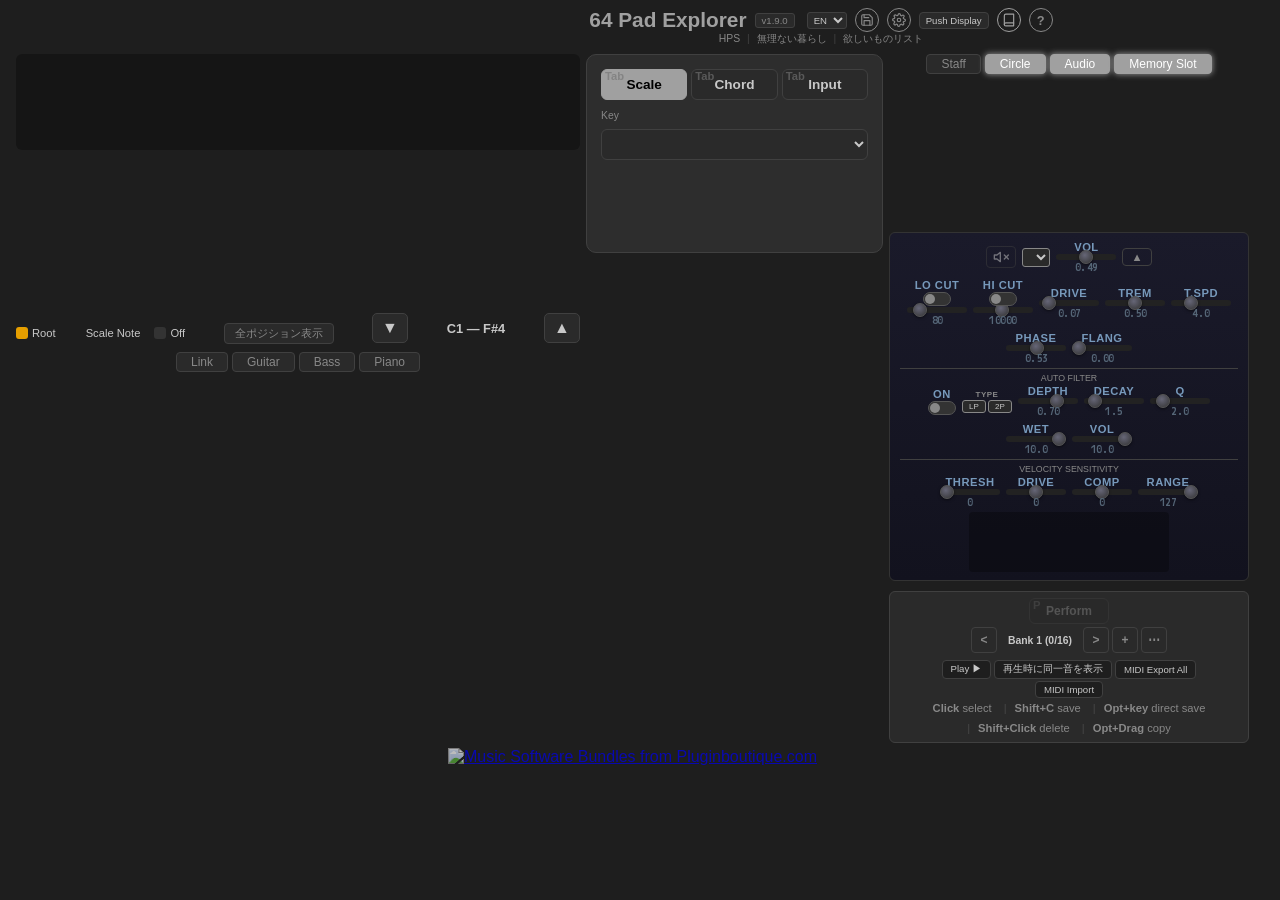
==== commit 89ec61a3: "feat: preserve native Launchpad positions and configurable palette/RGB colours for 1.9" ====
--- a/index.html
+++ b/index.html
@@ -115,7 +115,7 @@
 <meta name="twitter:description" content="コードがわからなくても大丈夫。64パッドでスケール・コード・ボイシングを可視化。ブラウザだけで動く無料音楽理論ツール。">
 <meta name="twitter:image" content="https://murinaikurashi.com/apps/64-pad/img/screenshot-chord.png">
 <script type="application/ld+json">
-{"@context":"https://schema.org","@type":"SoftwareApplication","name":"64 Pad Explorer","description":"Visualize scales, chords, and voicings on a 64-pad chromatic grid. Supports Ableton Push and Maschine layouts. MIDI I/O, chord detection, multiple instrument views.","url":"https://murinaikurashi.com/apps/64-pad/","applicationCategory":"MusicApplication","operatingSystem":"Web","offers":{"@type":"Offer","price":"0","priceCurrency":"USD"},"author":{"@type":"Organization","name":"HPS (Hardcore Pad Style)","url":"https://murinaikurashi.com"},"screenshot":"https://murinaikurashi.com/apps/64-pad/img/screenshot-scale.png","softwareVersion":"1.8.1","inLanguage":["en","ja","ko","zh","es","pt","fr","de","it"]}
+{"@context":"https://schema.org","@type":"SoftwareApplication","name":"64 Pad Explorer","description":"Visualize scales, chords, and voicings on a 64-pad chromatic grid. Supports Ableton Push and Maschine layouts. MIDI I/O, chord detection, multiple instrument views.","url":"https://murinaikurashi.com/apps/64-pad/","applicationCategory":"MusicApplication","operatingSystem":"Web","offers":{"@type":"Offer","price":"0","priceCurrency":"USD"},"author":{"@type":"Organization","name":"HPS (Hardcore Pad Style)","url":"https://murinaikurashi.com"},"screenshot":"https://murinaikurashi.com/apps/64-pad/img/screenshot-scale.png","softwareVersion":"1.9.0","inLanguage":["en","ja","ko","zh","es","pt","fr","de","it"]}
 </script>
 <script src="error-logger.js"></script>
 <!-- Google Analytics -->
@@ -164,7 +164,7 @@
 <div class="header-block">
 <div class="header-bar">
   <h1>64 Pad Explorer</h1>
-  <span class="version-tag">v1.8.1</span>
+  <span class="version-tag">v1.9.0</span>
   <select id="lang-select" onchange="I18N.setLang(this.value)" style="font-size:0.6rem;padding:1px 2px;background:var(--surface);color:var(--text);border:1px solid var(--border);border-radius:3px;cursor:pointer;margin-left:4px;" data-info="info.lang">
     <option value="en">EN</option>
     <option value="ja">JA</option>
@@ -251,6 +251,7 @@
 
     <h2>MIDI</h2>
     <ul>
+      <li data-i18n="help.launchpad_programmer"><strong>Launchpad Pro MK3（Web）</strong> — MIDI SysEx を許可し、1台だけ接続して MIDI ポートを選択。Programmer モードで画面のパッド位置を点灯し、↑/↓でオクターブ移動します。同じ機器を DOJO・DAW と同時使用しないでください。他の Launchpad 機種は対象外です。</li>
       <li data-i18n="help.midi_chord">入力した音からコードを自動判定</li>
       <li data-i18n="help.midi_sustain"><strong>サステインペダル</strong> — MIDI CC64（Hold Pedal）対応</li>
     </ul>
@@ -419,6 +420,9 @@
       <label>Perform active 色</label>
       <button type="button" onclick="startViewSetupPushColorPick('performActive')">選ぶ <span data-push-color-label="performActive">9</span></button>
     </div>
+    <details id="launchpad-color-settings"><summary data-i18n="help.launchpad_colors_title">Launchpad Pro MK3 LED colours</summary>
+      <p data-i18n="help.launchpad_colors_hint">Screen colour samples are references; hardware LED colour and brightness may differ.</p>
+    </details>
     <div class="view-setup-row" data-view-setup-field="tips">
       <label for="view-tips-toggle" data-i18n="help.tips_toggle">起動時にヒントを表示</label>
       <input type="checkbox" id="view-tips-toggle" data-view-setup-tips onchange="toggleStartupTips(this.checked)">
@@ -910,17 +914,17 @@
 
 <!-- i18n (engine → language files) -->
 <script src="i18n.js?v=6.7.52"></script>
-<script src="lang-en.js?v=6.7.52"></script>
-<script src="lang-ja.js?v=6.7.52"></script>
-<script src="lang-zh.js?v=6.7.52"></script>
-<script src="lang-es.js?v=6.7.52"></script>
-<script src="lang-fr.js?v=6.7.52"></script>
-<script src="lang-pt.js?v=6.7.52"></script>
-<script src="lang-de.js?v=6.7.52"></script>
-<script src="lang-ko.js?v=6.7.52"></script>
-<script src="lang-it.js?v=6.7.52"></script>
+<script src="lang-en.js?v=1.9.0-colors1"></script>
+<script src="lang-ja.js?v=1.9.0-colors1"></script>
+<script src="lang-zh.js?v=1.9.0-colors1"></script>
+<script src="lang-es.js?v=1.9.0-colors1"></script>
+<script src="lang-fr.js?v=1.9.0-colors1"></script>
+<script src="lang-pt.js?v=1.9.0-colors1"></script>
+<script src="lang-de.js?v=1.9.0-colors1"></script>
+<script src="lang-ko.js?v=1.9.0-colors1"></script>
+<script src="lang-it.js?v=1.9.0-colors1"></script>
 <!-- pad-core (SSOT: theory calculations, data constants, render) -->
-<script src="pad-core/data.js?v=6.7.54"></script>
+<script src="pad-core/data.js?v=1.9.0-colors1"></script>
 <script src="pad-core/theory.js?v=1.8.1-altered-dominant1"></script>
 <script src="pad-core/chord-resolver.js?v=1.8.1-resolution2"></script>
 <script src="pad-core/render.js?v=6.7.52"></script>
@@ -928,7 +932,7 @@
 <script src="pad-core/builder-ui.js?v=6.7.52"></script>
 <script src="pad-core/incremental.js?v=6.7.52"></script>
 <!-- App JS -->
-<script src="data.js?v=6.7.52"></script>
+<script src="data.js?v=1.9.0-colors1"></script>
 <!-- Phase 3.1-A.c: audio-core + host-adapter + audio-ui-binding are loaded
      ONLY when AUDIO_ENABLED. In silent mode these are skipped entirely —
      pad-core / theory / MIDI / render still run, only sound is absent.
@@ -994,7 +998,7 @@
 <script src="parent-scales-ui.js?v=6.7.52"></script>
 <script src="play-controls.js?v=6.7.52"></script>
 <script src="double-stop.js?v=6.7.52"></script>
-<script src="render.js?v=1.8.0-chord-pad-led"></script>
+<script src="render.js?v=1.9.0-launchpad1"></script>
 <script src="plain.js?v=1.8.1-resolution2"></script>
 <script src="perform.js?v=6.7.52"></script>
 <script src="builder.js?v=1.8.0-parity2"></script>
@@ -1002,10 +1006,11 @@
 <script src="push-midi-port-contract.js?v=1.8.0-liveport3"></script>
 <script src="push-midi-cc-map.js?v=1.8.0"></script>
 <script src="push-web-control.js?v=1.8.0-active-color"></script>
-<script src="midi.js?v=1.8.1-midi-alias-equation1"></script>
-<script src="main.js?v=6.7.55"></script>
+<script src="launchpad-programmer.js?v=1.9.0-colors1"></script>
+<script src="midi.js?v=1.9.0-launchpad2"></script>
+<script src="main.js?v=1.9.0-colors1"></script>
 <script type="module" src="push-display-webusb-app.js?v=webusb-20260915-headline-layout1"></script>
-<script src="tutorial-data.js?v=6.7.52"></script>
+<script src="tutorial-data.js?v=1.9.0-colors1"></script>
 <script src="tutorial.js?v=6.7.52"></script>
 <script>
 // 2026-04-28: Desktop モード (?desktop=1) 後段 override。
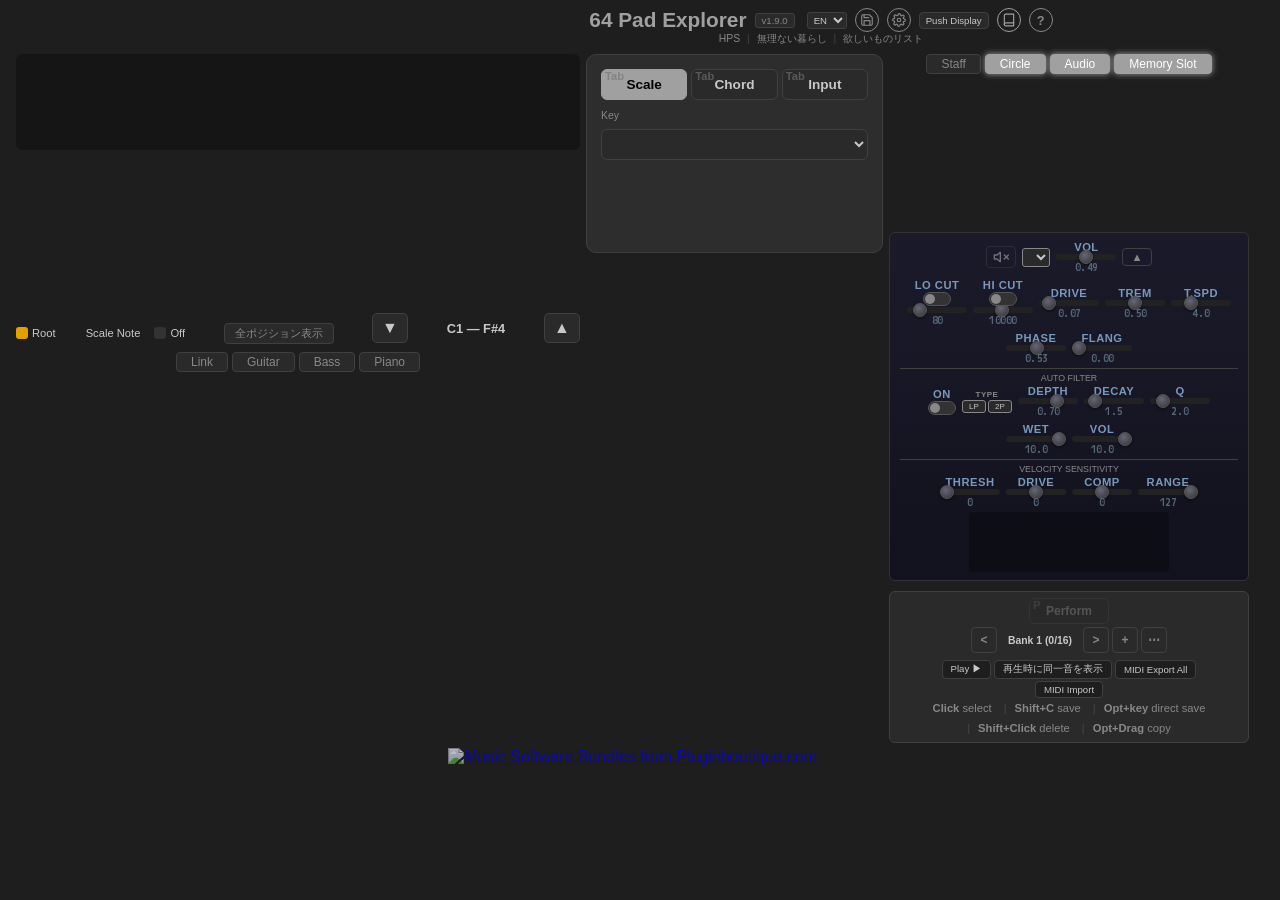
==== commit fa6db2d7: "fix: render scale background in empty Chord mode" ====
--- a/index.html
+++ b/index.html
@@ -998,7 +998,7 @@
 <script src="parent-scales-ui.js?v=6.7.52"></script>
 <script src="play-controls.js?v=6.7.52"></script>
 <script src="double-stop.js?v=6.7.52"></script>
-<script src="render.js?v=1.9.0-launchpad1"></script>
+<script src="render.js?v=1.9.0-chord-initial-scale1"></script>
 <script src="plain.js?v=1.8.1-resolution2"></script>
 <script src="perform.js?v=6.7.52"></script>
 <script src="builder.js?v=1.8.0-parity2"></script>
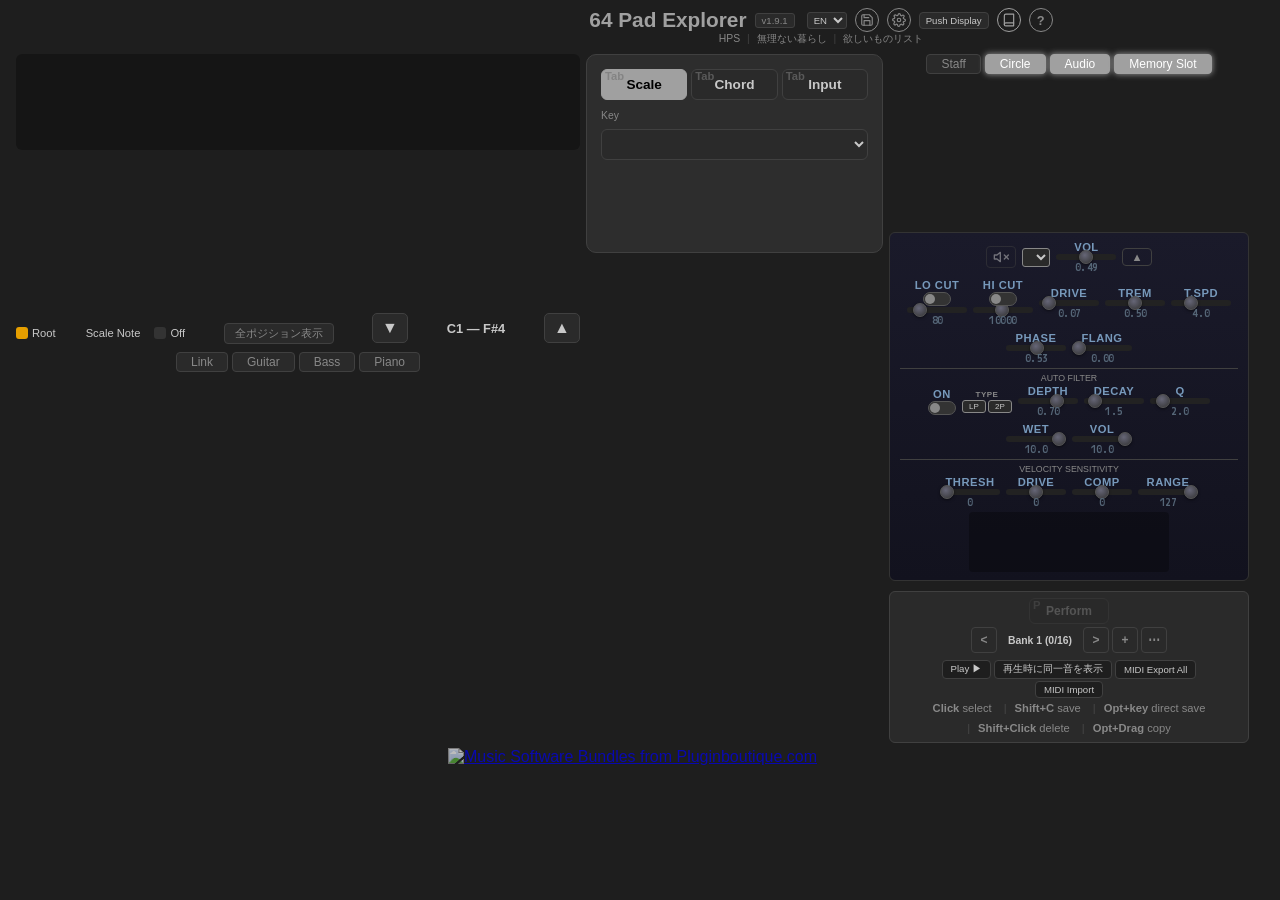
==== commit 58b7b70c: "fix: confirm Launchpad Programmer layout for v1.9.1" ====
--- a/index.html
+++ b/index.html
@@ -115,7 +115,7 @@
 <meta name="twitter:description" content="コードがわからなくても大丈夫。64パッドでスケール・コード・ボイシングを可視化。ブラウザだけで動く無料音楽理論ツール。">
 <meta name="twitter:image" content="https://murinaikurashi.com/apps/64-pad/img/screenshot-chord.png">
 <script type="application/ld+json">
-{"@context":"https://schema.org","@type":"SoftwareApplication","name":"64 Pad Explorer","description":"Visualize scales, chords, and voicings on a 64-pad chromatic grid. Supports Ableton Push and Maschine layouts. MIDI I/O, chord detection, multiple instrument views.","url":"https://murinaikurashi.com/apps/64-pad/","applicationCategory":"MusicApplication","operatingSystem":"Web","offers":{"@type":"Offer","price":"0","priceCurrency":"USD"},"author":{"@type":"Organization","name":"HPS (Hardcore Pad Style)","url":"https://murinaikurashi.com"},"screenshot":"https://murinaikurashi.com/apps/64-pad/img/screenshot-scale.png","softwareVersion":"1.9.0","inLanguage":["en","ja","ko","zh","es","pt","fr","de","it"]}
+{"@context":"https://schema.org","@type":"SoftwareApplication","name":"64 Pad Explorer","description":"Visualize scales, chords, and voicings on a 64-pad chromatic grid. Supports Ableton Push and Maschine layouts. MIDI I/O, chord detection, multiple instrument views.","url":"https://murinaikurashi.com/apps/64-pad/","applicationCategory":"MusicApplication","operatingSystem":"Web","offers":{"@type":"Offer","price":"0","priceCurrency":"USD"},"author":{"@type":"Organization","name":"HPS (Hardcore Pad Style)","url":"https://murinaikurashi.com"},"screenshot":"https://murinaikurashi.com/apps/64-pad/img/screenshot-scale.png","softwareVersion":"1.9.1","inLanguage":["en","ja","ko","zh","es","pt","fr","de","it"]}
 </script>
 <script src="error-logger.js"></script>
 <!-- Google Analytics -->
@@ -164,7 +164,7 @@
 <div class="header-block">
 <div class="header-bar">
   <h1>64 Pad Explorer</h1>
-  <span class="version-tag">v1.9.0</span>
+  <span class="version-tag">v1.9.1</span>
   <select id="lang-select" onchange="I18N.setLang(this.value)" style="font-size:0.6rem;padding:1px 2px;background:var(--surface);color:var(--text);border:1px solid var(--border);border-radius:3px;cursor:pointer;margin-left:4px;" data-info="info.lang">
     <option value="en">EN</option>
     <option value="ja">JA</option>
@@ -722,6 +722,7 @@
     <div id="sound-controls" style="padding:8px 10px;background:linear-gradient(180deg,#1a1a2a,#12121e);border:1px solid #333;border-radius:6px;">
       <div id="sound-header" style="display:flex;gap:6px;justify-content:center;align-items:center;flex-wrap:wrap;">
         <span id="midi-status" style="display:none;font-size:0.65rem;color:var(--text-muted);">
+          <span id="launchpad-status" role="status" hidden style="margin-right:4px;"></span>
           <span id="midi-indicator" style="display:inline-block;width:8px;height:8px;border-radius:50%;background:#555;vertical-align:middle;margin-right:2px;"></span>
           <select id="midi-device-select" style="font-size:0.6rem;background:var(--surface);color:var(--text);border:1px solid var(--text-muted);border-radius:3px;padding:1px 3px;max-width:140px;" data-info="info.midi_device"></select>
           <button onclick="midiActiveNotes.clear();updateMidiDisplay();" style="font-size:0.5rem;background:var(--surface);color:var(--text-muted);border:1px solid var(--text-muted);border-radius:3px;padding:1px 3px;cursor:pointer;" data-info="info.midi_panic">Panic</button>
@@ -914,15 +915,15 @@
 
 <!-- i18n (engine → language files) -->
 <script src="i18n.js?v=6.7.52"></script>
-<script src="lang-en.js?v=1.9.0-colors1"></script>
-<script src="lang-ja.js?v=1.9.0-colors1"></script>
-<script src="lang-zh.js?v=1.9.0-colors1"></script>
-<script src="lang-es.js?v=1.9.0-colors1"></script>
-<script src="lang-fr.js?v=1.9.0-colors1"></script>
-<script src="lang-pt.js?v=1.9.0-colors1"></script>
-<script src="lang-de.js?v=1.9.0-colors1"></script>
-<script src="lang-ko.js?v=1.9.0-colors1"></script>
-<script src="lang-it.js?v=1.9.0-colors1"></script>
+<script src="lang-en.js?v=1.9.1-confirm1"></script>
+<script src="lang-ja.js?v=1.9.1-confirm1"></script>
+<script src="lang-zh.js?v=1.9.1-confirm1"></script>
+<script src="lang-es.js?v=1.9.1-confirm1"></script>
+<script src="lang-fr.js?v=1.9.1-confirm1"></script>
+<script src="lang-pt.js?v=1.9.1-confirm1"></script>
+<script src="lang-de.js?v=1.9.1-confirm1"></script>
+<script src="lang-ko.js?v=1.9.1-confirm1"></script>
+<script src="lang-it.js?v=1.9.1-confirm1"></script>
 <!-- pad-core (SSOT: theory calculations, data constants, render) -->
 <script src="pad-core/data.js?v=1.9.0-colors1"></script>
 <script src="pad-core/theory.js?v=1.8.1-altered-dominant1"></script>
@@ -1006,8 +1007,8 @@
 <script src="push-midi-port-contract.js?v=1.8.0-liveport3"></script>
 <script src="push-midi-cc-map.js?v=1.8.0"></script>
 <script src="push-web-control.js?v=1.8.0-active-color"></script>
-<script src="launchpad-programmer.js?v=1.9.0-colors1"></script>
-<script src="midi.js?v=1.9.0-launchpad2"></script>
+<script src="launchpad-programmer.js?v=1.9.1-confirm1"></script>
+<script src="midi.js?v=1.9.1-confirm1"></script>
 <script src="main.js?v=1.9.0-colors1"></script>
 <script type="module" src="push-display-webusb-app.js?v=webusb-20260915-headline-layout1"></script>
 <script src="tutorial-data.js?v=1.9.0-colors1"></script>
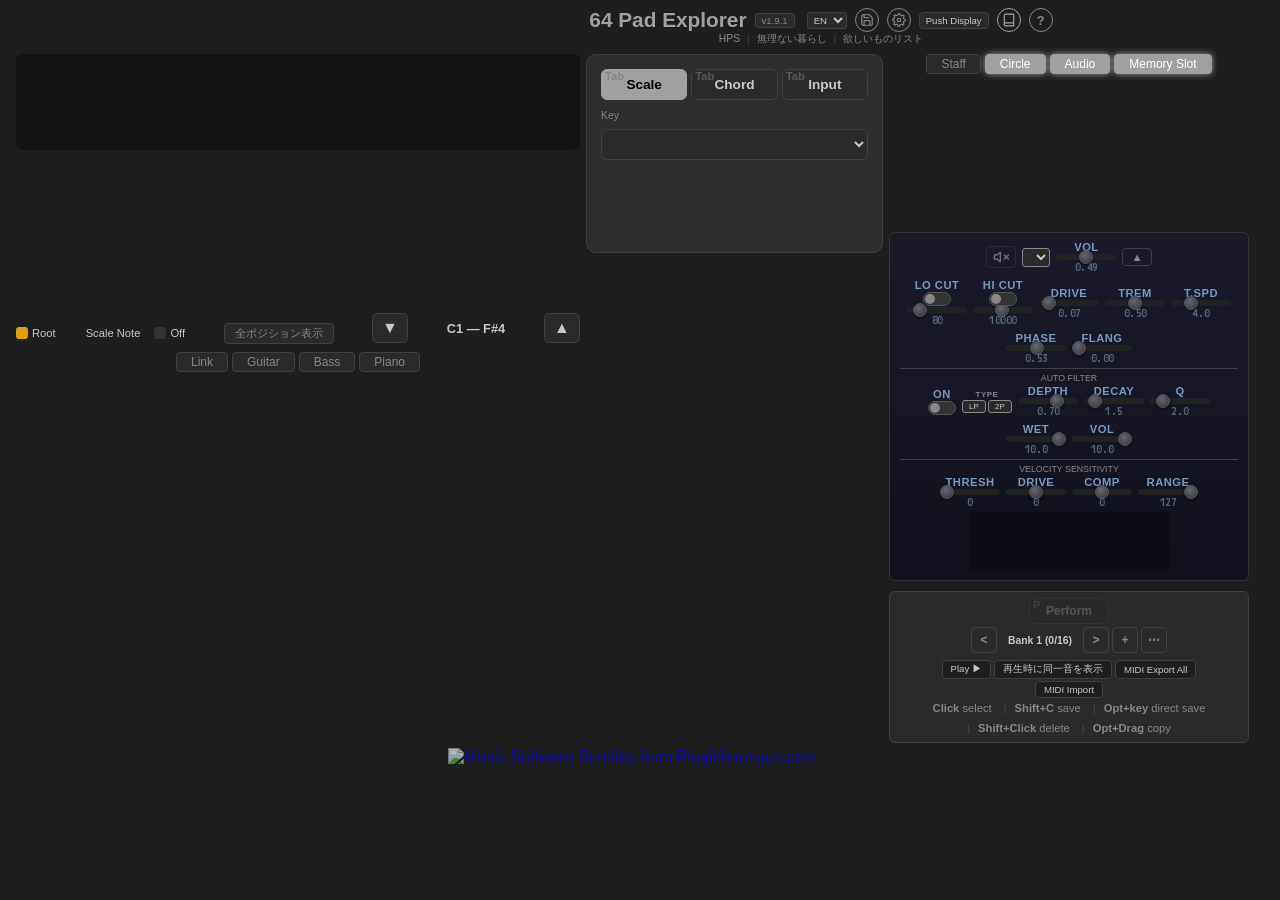
==== commit 4cb63ac7: "fix: diagnose and retry unconfirmed Launchpad mode" ====
--- a/index.html
+++ b/index.html
@@ -723,6 +723,7 @@
       <div id="sound-header" style="display:flex;gap:6px;justify-content:center;align-items:center;flex-wrap:wrap;">
         <span id="midi-status" style="display:none;font-size:0.65rem;color:var(--text-muted);">
           <span id="launchpad-status" role="status" hidden style="margin-right:4px;"></span>
+          <button id="launchpad-retry" hidden class="inst-toggle" style="font-size:0.6rem;padding:1px 4px;" data-i18n="midi.lp_retry" data-i18n-title="midi.lp_retry_title">Retry</button>
           <span id="midi-indicator" style="display:inline-block;width:8px;height:8px;border-radius:50%;background:#555;vertical-align:middle;margin-right:2px;"></span>
           <select id="midi-device-select" style="font-size:0.6rem;background:var(--surface);color:var(--text);border:1px solid var(--text-muted);border-radius:3px;padding:1px 3px;max-width:140px;" data-info="info.midi_device"></select>
           <button onclick="midiActiveNotes.clear();updateMidiDisplay();" style="font-size:0.5rem;background:var(--surface);color:var(--text-muted);border:1px solid var(--text-muted);border-radius:3px;padding:1px 3px;cursor:pointer;" data-info="info.midi_panic">Panic</button>
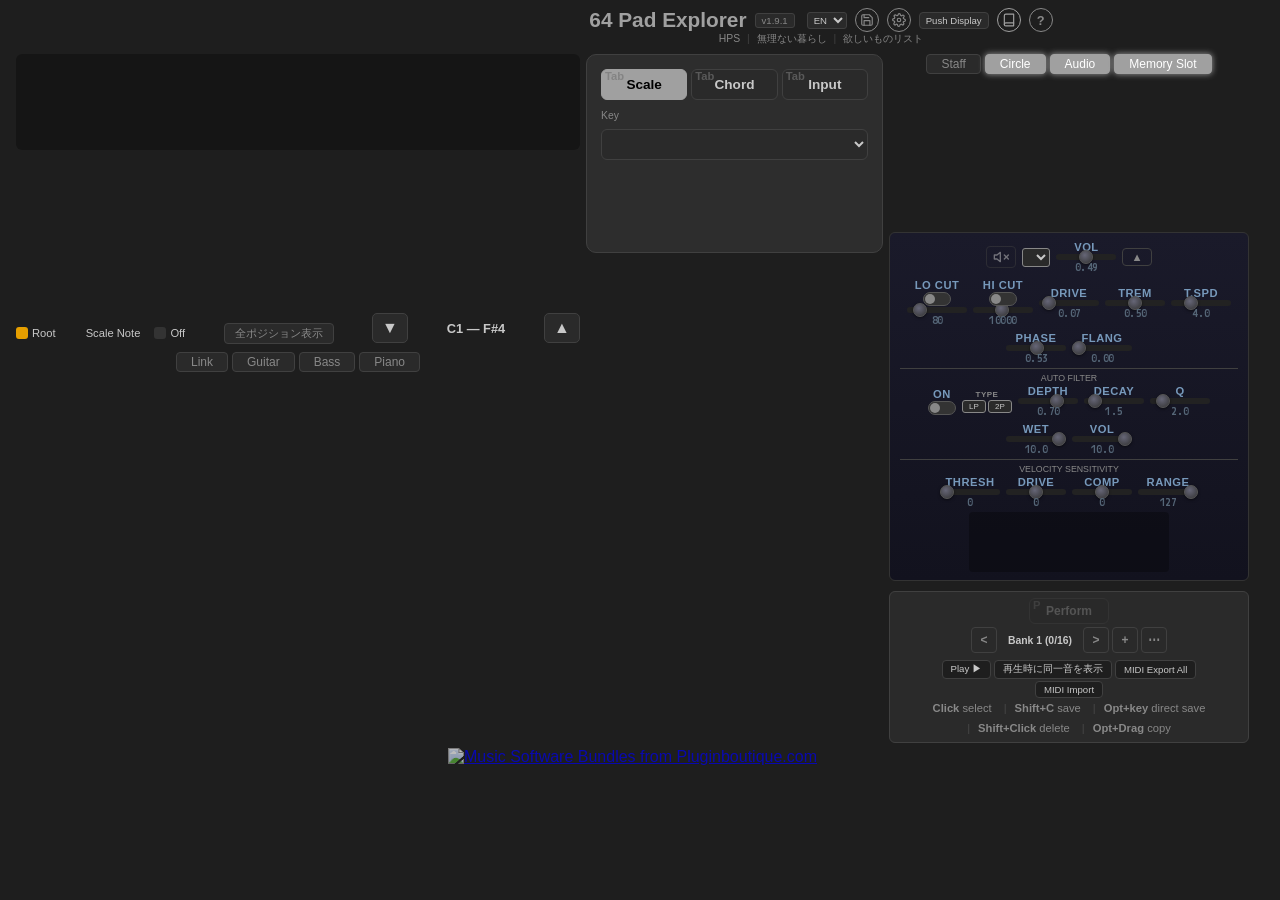
==== commit 55533f0f: "Fix Launchpad mode reply timing and local diagnostics" ====
--- a/index.html
+++ b/index.html
@@ -728,6 +728,10 @@
           <select id="midi-device-select" style="font-size:0.6rem;background:var(--surface);color:var(--text);border:1px solid var(--text-muted);border-radius:3px;padding:1px 3px;max-width:140px;" data-info="info.midi_device"></select>
           <button onclick="midiActiveNotes.clear();updateMidiDisplay();" style="font-size:0.5rem;background:var(--surface);color:var(--text-muted);border:1px solid var(--text-muted);border-radius:3px;padding:1px 3px;cursor:pointer;" data-info="info.midi_panic">Panic</button>
         </span>
+        <details id="launchpad-diagnostics" hidden style="flex-basis:100%;max-width:100%;font-size:0.65rem;">
+          <summary data-i18n="midi.lp_details">Connection details (local only)</summary>
+          <pre id="launchpad-diagnostics-text" style="white-space:pre-wrap;overflow-wrap:anywhere;max-height:180px;overflow:auto;text-align:left;"></pre>
+        </details>
         <button id="sound-mute-btn" onclick="toggleSoundMute()" title="Sound ON/OFF" data-i18n-title="ui.sound_mute" data-info="info.sound_mute" style="padding:2px 6px;background:transparent;color:var(--text);border:1px solid var(--border);border-radius:4px;cursor:pointer;line-height:1;opacity:0.5;display:inline-flex;align-items:center;"><svg width="16" height="16" viewBox="0 0 24 24" fill="none" stroke="currentColor" stroke-width="2" stroke-linecap="round" stroke-linejoin="round"><polygon points="11 5 6 9 2 9 2 15 6 15 11 19 11 5"/><line x1="23" y1="9" x2="17" y2="15"/><line x1="17" y1="9" x2="23" y2="15"/></svg></button>
         <select id="organ-preset" onchange="selectSound(this.value)" style="font-size:0.6rem;background:var(--surface);color:var(--text);border:1px solid var(--text-muted);border-radius:3px;padding:2px 3px;max-width:160px;cursor:pointer;" data-info="info.sound_preset"></select>
         <label class="ep-knob" id="header-vol-label" data-info="info.volume"><span>VOL</span><input type="range" id="snd-volume" min="0" max="1" step="0.01" value="0.49"><span id="snd-vol-val" class="ep-val">0.49</span></label>
@@ -916,15 +920,15 @@
 
 <!-- i18n (engine → language files) -->
 <script src="i18n.js?v=6.7.52"></script>
-<script src="lang-en.js?v=1.9.1-confirm1"></script>
-<script src="lang-ja.js?v=1.9.1-confirm1"></script>
-<script src="lang-zh.js?v=1.9.1-confirm1"></script>
-<script src="lang-es.js?v=1.9.1-confirm1"></script>
-<script src="lang-fr.js?v=1.9.1-confirm1"></script>
-<script src="lang-pt.js?v=1.9.1-confirm1"></script>
-<script src="lang-de.js?v=1.9.1-confirm1"></script>
-<script src="lang-ko.js?v=1.9.1-confirm1"></script>
-<script src="lang-it.js?v=1.9.1-confirm1"></script>
+<script src="lang-en.js?v=1.9.1-reply1"></script>
+<script src="lang-ja.js?v=1.9.1-reply1"></script>
+<script src="lang-zh.js?v=1.9.1-reply1"></script>
+<script src="lang-es.js?v=1.9.1-reply1"></script>
+<script src="lang-fr.js?v=1.9.1-reply1"></script>
+<script src="lang-pt.js?v=1.9.1-reply1"></script>
+<script src="lang-de.js?v=1.9.1-reply1"></script>
+<script src="lang-ko.js?v=1.9.1-reply1"></script>
+<script src="lang-it.js?v=1.9.1-reply1"></script>
 <!-- pad-core (SSOT: theory calculations, data constants, render) -->
 <script src="pad-core/data.js?v=1.9.0-colors1"></script>
 <script src="pad-core/theory.js?v=1.8.1-altered-dominant1"></script>
@@ -1008,8 +1012,8 @@
 <script src="push-midi-port-contract.js?v=1.8.0-liveport3"></script>
 <script src="push-midi-cc-map.js?v=1.8.0"></script>
 <script src="push-web-control.js?v=1.8.0-active-color"></script>
-<script src="launchpad-programmer.js?v=1.9.1-confirm1"></script>
-<script src="midi.js?v=1.9.1-confirm1"></script>
+<script src="launchpad-programmer.js?v=1.9.1-reply1"></script>
+<script src="midi.js?v=1.9.1-reply1"></script>
 <script src="main.js?v=1.9.0-colors1"></script>
 <script type="module" src="push-display-webusb-app.js?v=webusb-20260915-headline-layout1"></script>
 <script src="tutorial-data.js?v=1.9.0-colors1"></script>
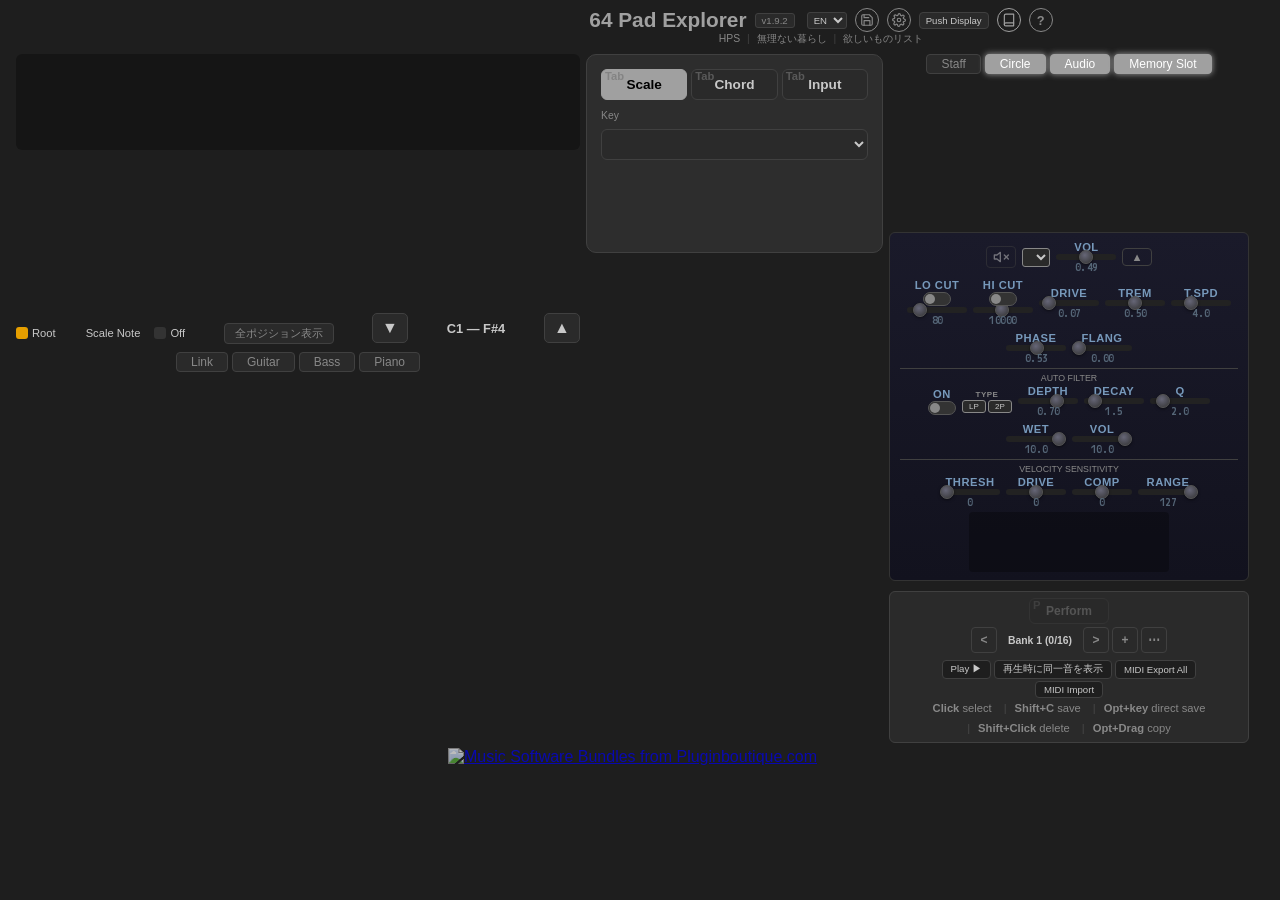
==== commit c4742b70: "Show Launchpad Pro MK3 firmware version in local connection details (1.9.2) Send a Universal Device " ====
--- a/index.html
+++ b/index.html
@@ -115,7 +115,7 @@
 <meta name="twitter:description" content="コードがわからなくても大丈夫。64パッドでスケール・コード・ボイシングを可視化。ブラウザだけで動く無料音楽理論ツール。">
 <meta name="twitter:image" content="https://murinaikurashi.com/apps/64-pad/img/screenshot-chord.png">
 <script type="application/ld+json">
-{"@context":"https://schema.org","@type":"SoftwareApplication","name":"64 Pad Explorer","description":"Visualize scales, chords, and voicings on a 64-pad chromatic grid. Supports Ableton Push and Maschine layouts. MIDI I/O, chord detection, multiple instrument views.","url":"https://murinaikurashi.com/apps/64-pad/","applicationCategory":"MusicApplication","operatingSystem":"Web","offers":{"@type":"Offer","price":"0","priceCurrency":"USD"},"author":{"@type":"Organization","name":"HPS (Hardcore Pad Style)","url":"https://murinaikurashi.com"},"screenshot":"https://murinaikurashi.com/apps/64-pad/img/screenshot-scale.png","softwareVersion":"1.9.1","inLanguage":["en","ja","ko","zh","es","pt","fr","de","it"]}
+{"@context":"https://schema.org","@type":"SoftwareApplication","name":"64 Pad Explorer","description":"Visualize scales, chords, and voicings on a 64-pad chromatic grid. Supports Ableton Push and Maschine layouts. MIDI I/O, chord detection, multiple instrument views.","url":"https://murinaikurashi.com/apps/64-pad/","applicationCategory":"MusicApplication","operatingSystem":"Web","offers":{"@type":"Offer","price":"0","priceCurrency":"USD"},"author":{"@type":"Organization","name":"HPS (Hardcore Pad Style)","url":"https://murinaikurashi.com"},"screenshot":"https://murinaikurashi.com/apps/64-pad/img/screenshot-scale.png","softwareVersion":"1.9.2","inLanguage":["en","ja","ko","zh","es","pt","fr","de","it"]}
 </script>
 <script src="error-logger.js"></script>
 <!-- Google Analytics -->
@@ -164,7 +164,7 @@
 <div class="header-block">
 <div class="header-bar">
   <h1>64 Pad Explorer</h1>
-  <span class="version-tag">v1.9.1</span>
+  <span class="version-tag">v1.9.2</span>
   <select id="lang-select" onchange="I18N.setLang(this.value)" style="font-size:0.6rem;padding:1px 2px;background:var(--surface);color:var(--text);border:1px solid var(--border);border-radius:3px;cursor:pointer;margin-left:4px;" data-info="info.lang">
     <option value="en">EN</option>
     <option value="ja">JA</option>
@@ -920,15 +920,15 @@
 
 <!-- i18n (engine → language files) -->
 <script src="i18n.js?v=6.7.52"></script>
-<script src="lang-en.js?v=1.9.1-reply1"></script>
-<script src="lang-ja.js?v=1.9.1-reply1"></script>
-<script src="lang-zh.js?v=1.9.1-reply1"></script>
-<script src="lang-es.js?v=1.9.1-reply1"></script>
-<script src="lang-fr.js?v=1.9.1-reply1"></script>
-<script src="lang-pt.js?v=1.9.1-reply1"></script>
-<script src="lang-de.js?v=1.9.1-reply1"></script>
-<script src="lang-ko.js?v=1.9.1-reply1"></script>
-<script src="lang-it.js?v=1.9.1-reply1"></script>
+<script src="lang-en.js?v=1.9.2-firmware1"></script>
+<script src="lang-ja.js?v=1.9.2-firmware1"></script>
+<script src="lang-zh.js?v=1.9.2-firmware1"></script>
+<script src="lang-es.js?v=1.9.2-firmware1"></script>
+<script src="lang-fr.js?v=1.9.2-firmware1"></script>
+<script src="lang-pt.js?v=1.9.2-firmware1"></script>
+<script src="lang-de.js?v=1.9.2-firmware1"></script>
+<script src="lang-ko.js?v=1.9.2-firmware1"></script>
+<script src="lang-it.js?v=1.9.2-firmware1"></script>
 <!-- pad-core (SSOT: theory calculations, data constants, render) -->
 <script src="pad-core/data.js?v=1.9.0-colors1"></script>
 <script src="pad-core/theory.js?v=1.8.1-altered-dominant1"></script>
@@ -1012,8 +1012,8 @@
 <script src="push-midi-port-contract.js?v=1.8.0-liveport3"></script>
 <script src="push-midi-cc-map.js?v=1.8.0"></script>
 <script src="push-web-control.js?v=1.8.0-active-color"></script>
-<script src="launchpad-programmer.js?v=1.9.1-reply1"></script>
-<script src="midi.js?v=1.9.1-reply1"></script>
+<script src="launchpad-programmer.js?v=1.9.2-firmware1"></script>
+<script src="midi.js?v=1.9.2-firmware1"></script>
 <script src="main.js?v=1.9.0-colors1"></script>
 <script type="module" src="push-display-webusb-app.js?v=webusb-20260915-headline-layout1"></script>
 <script src="tutorial-data.js?v=1.9.0-colors1"></script>
